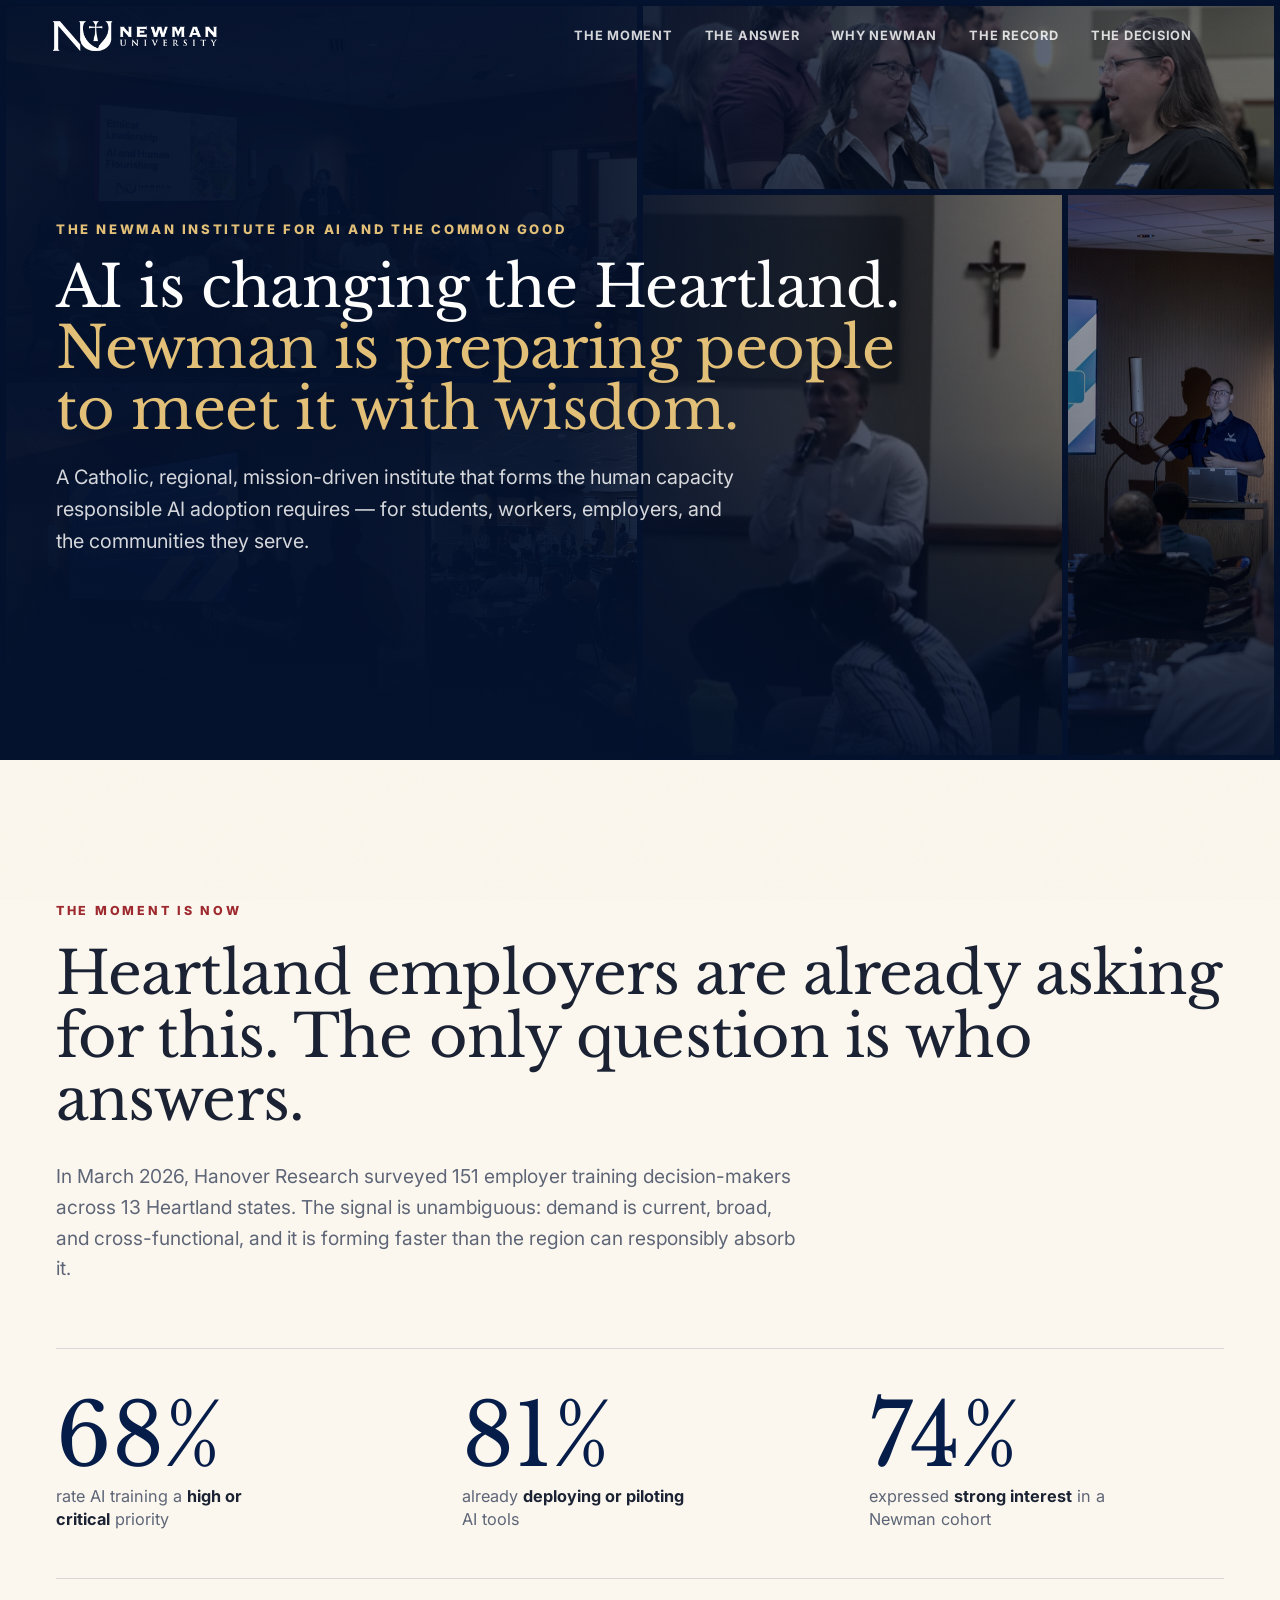
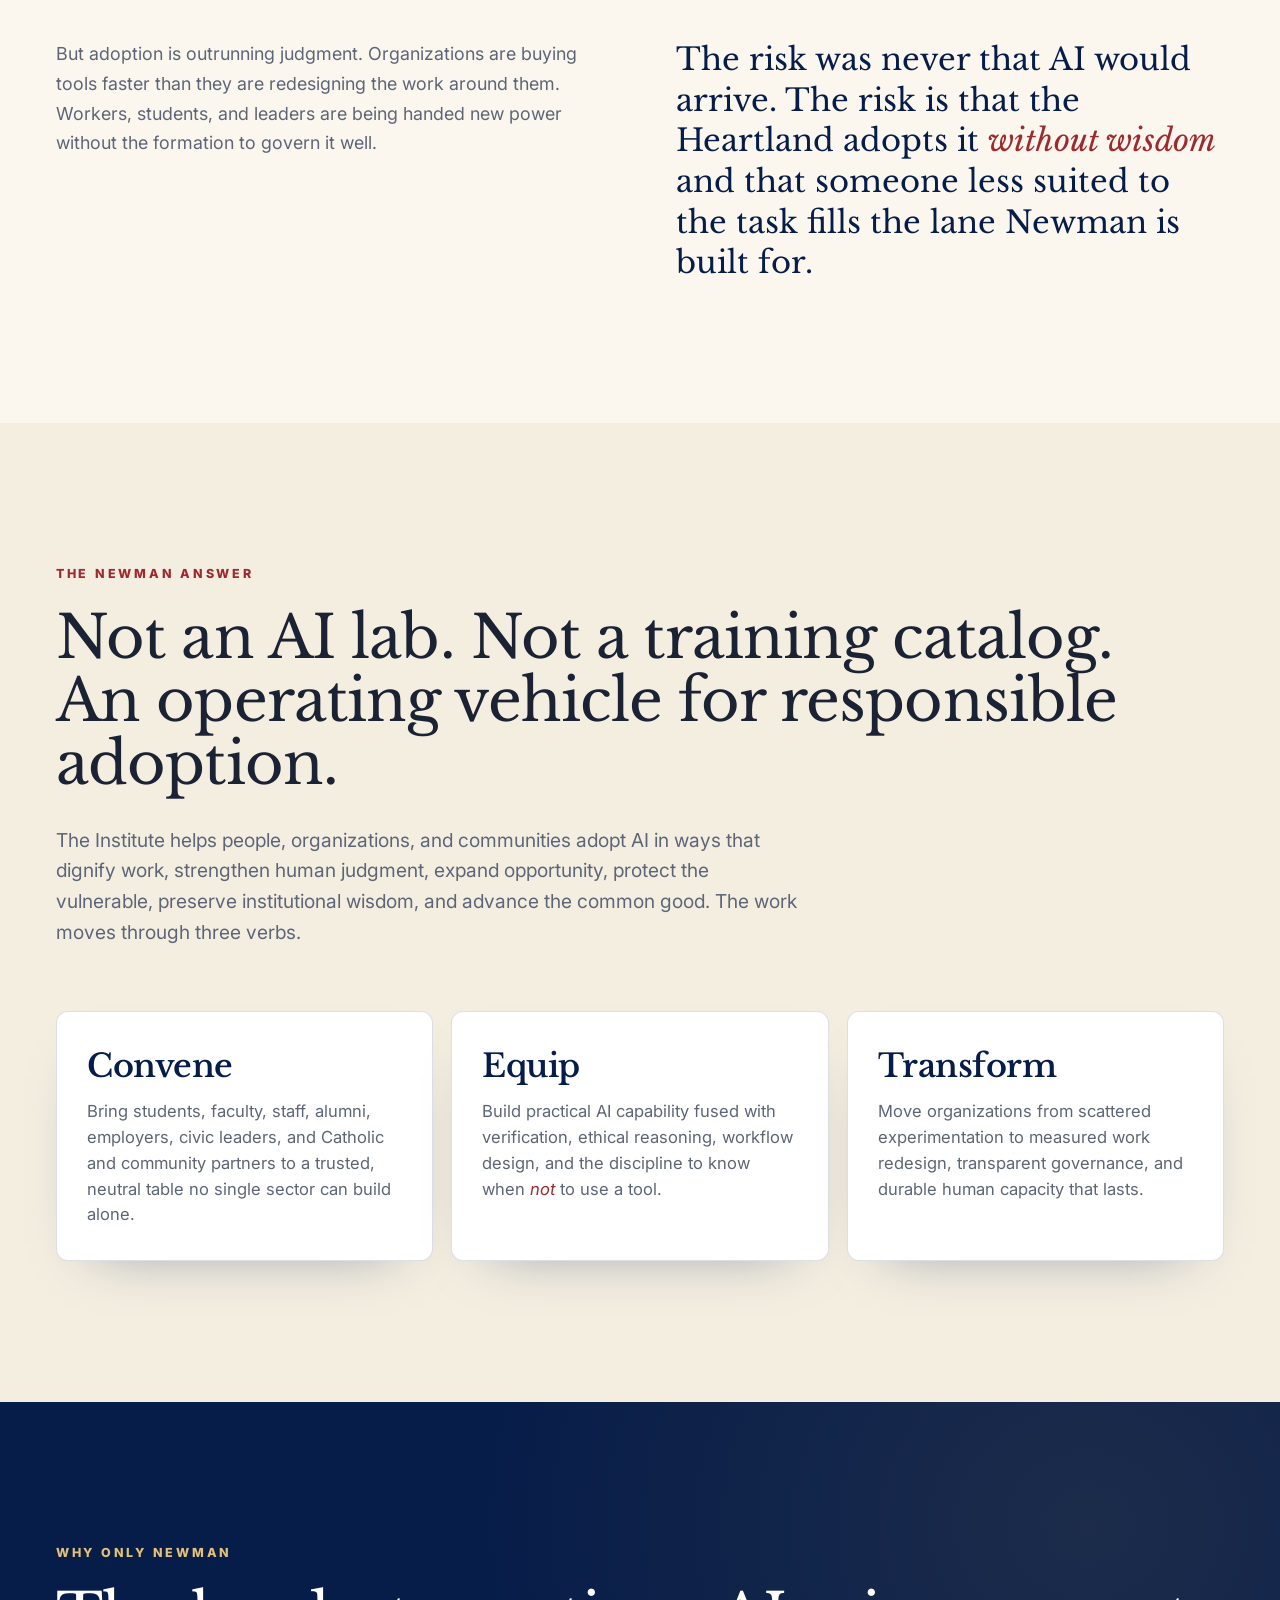
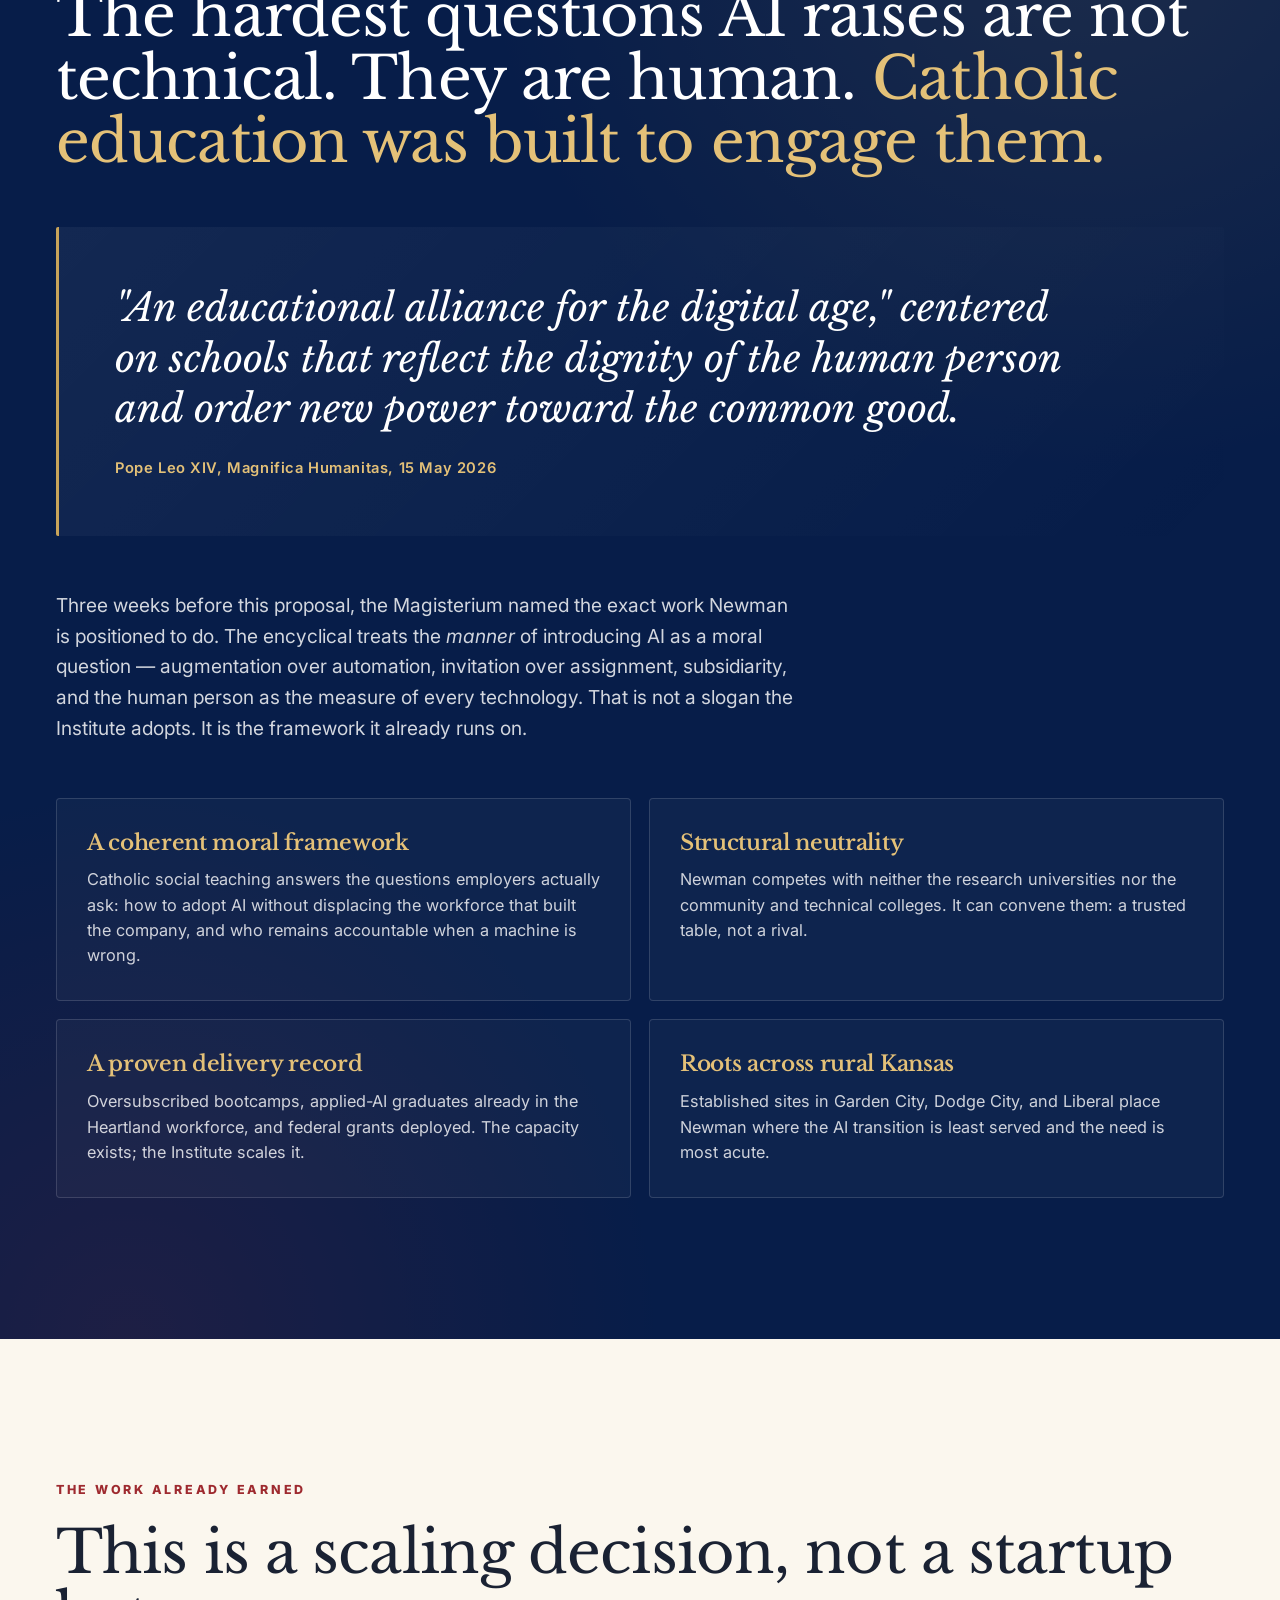
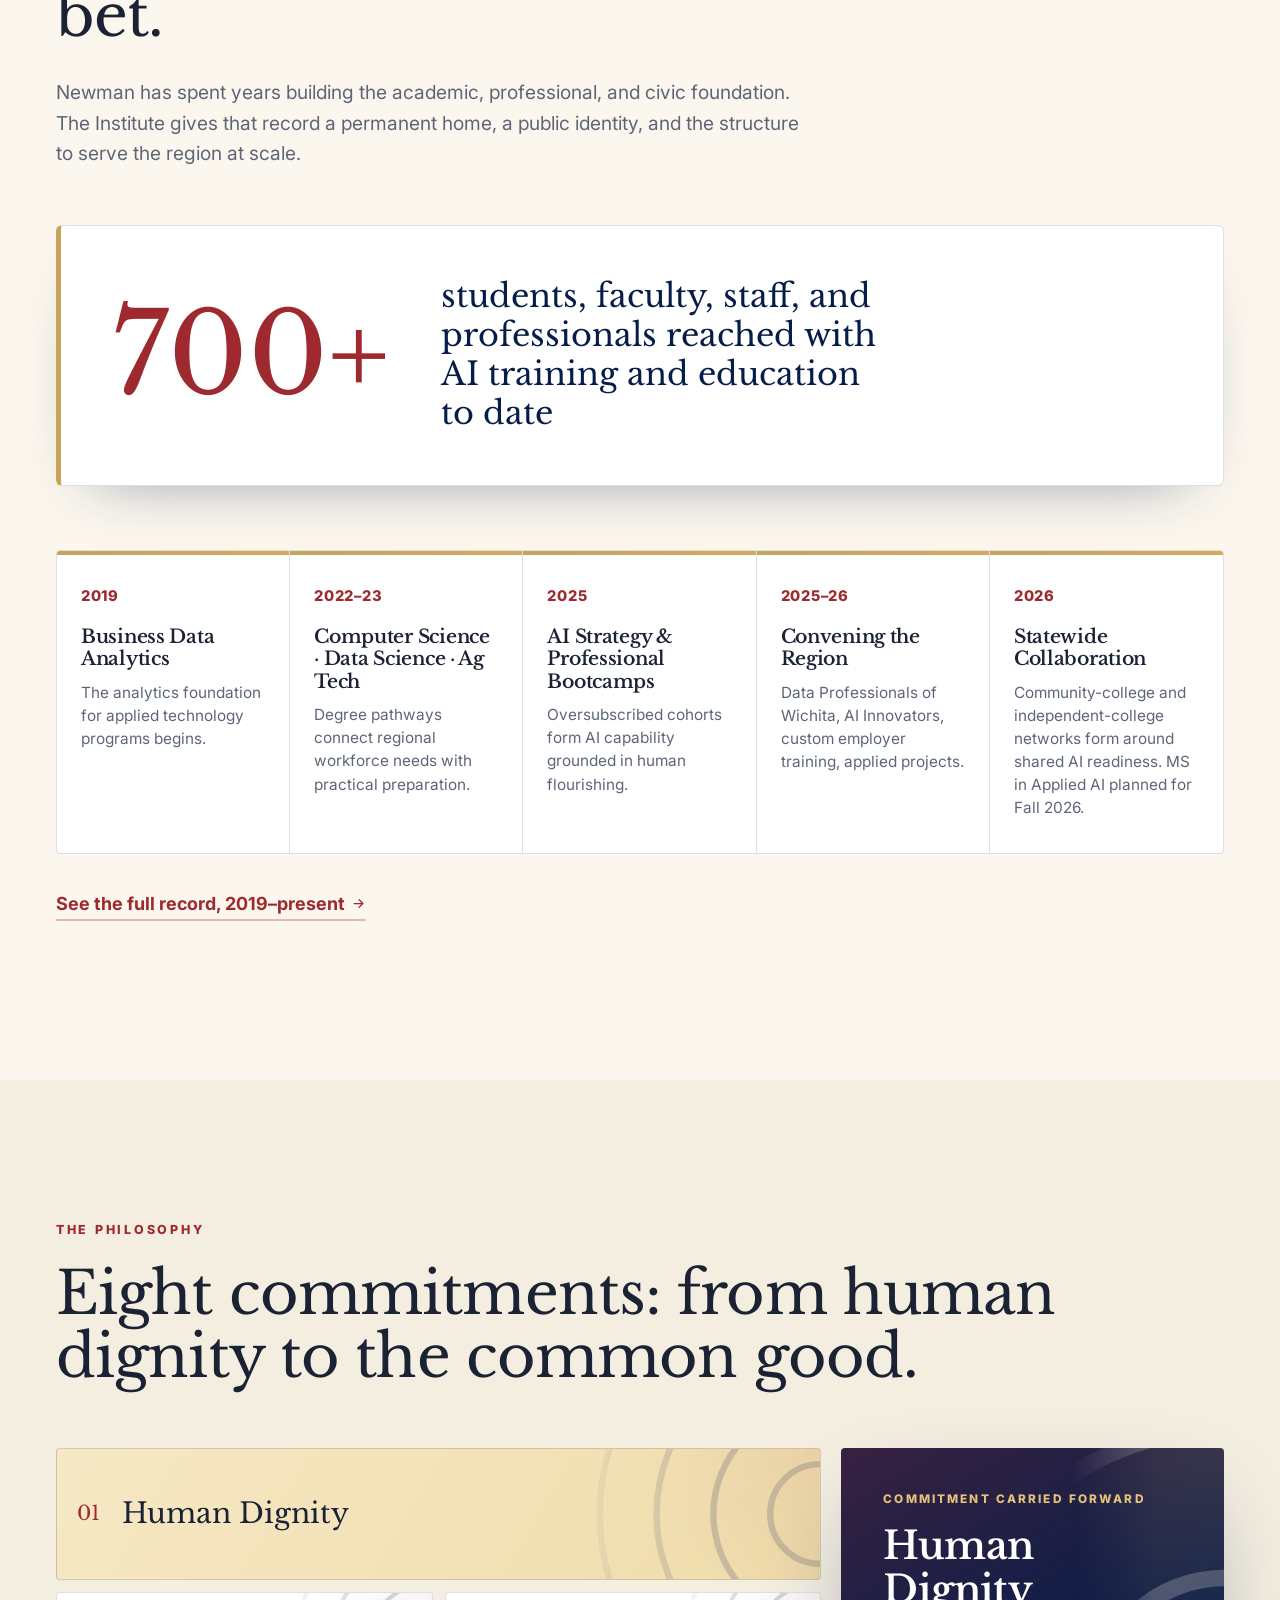
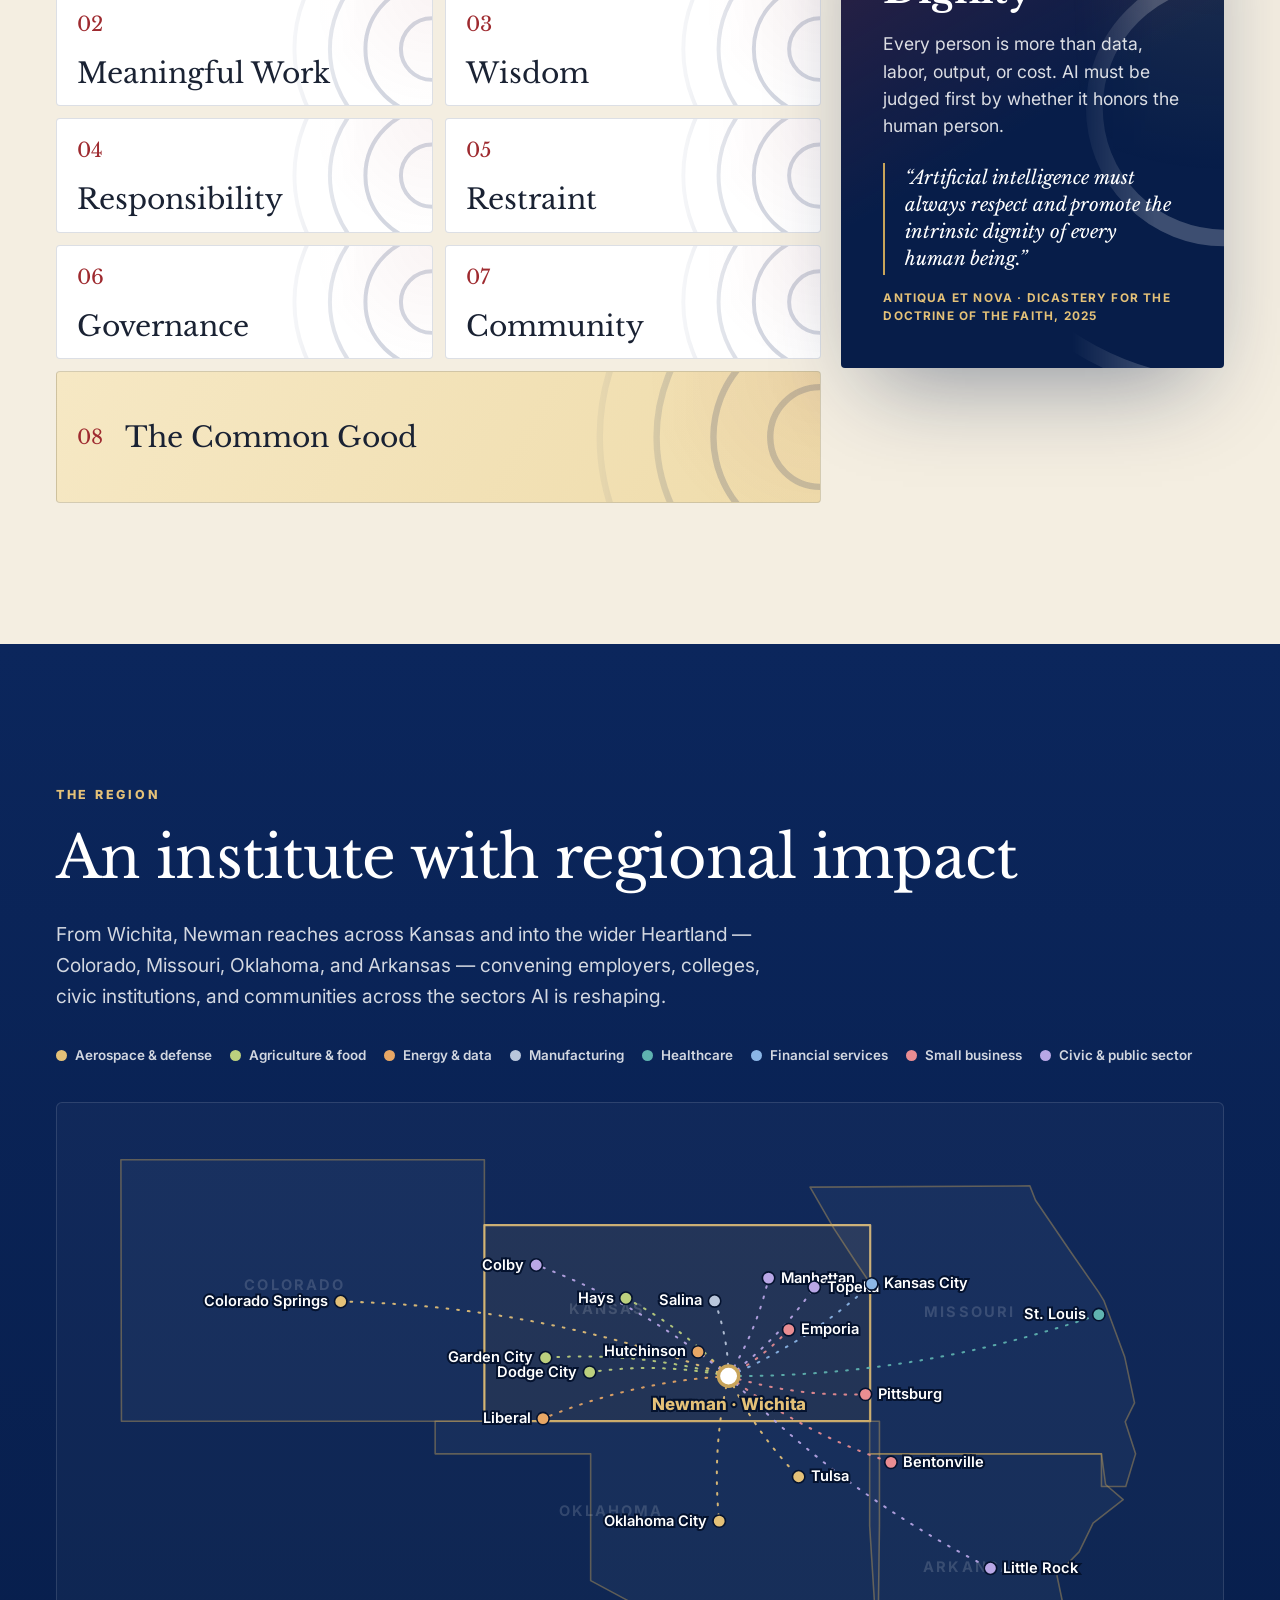
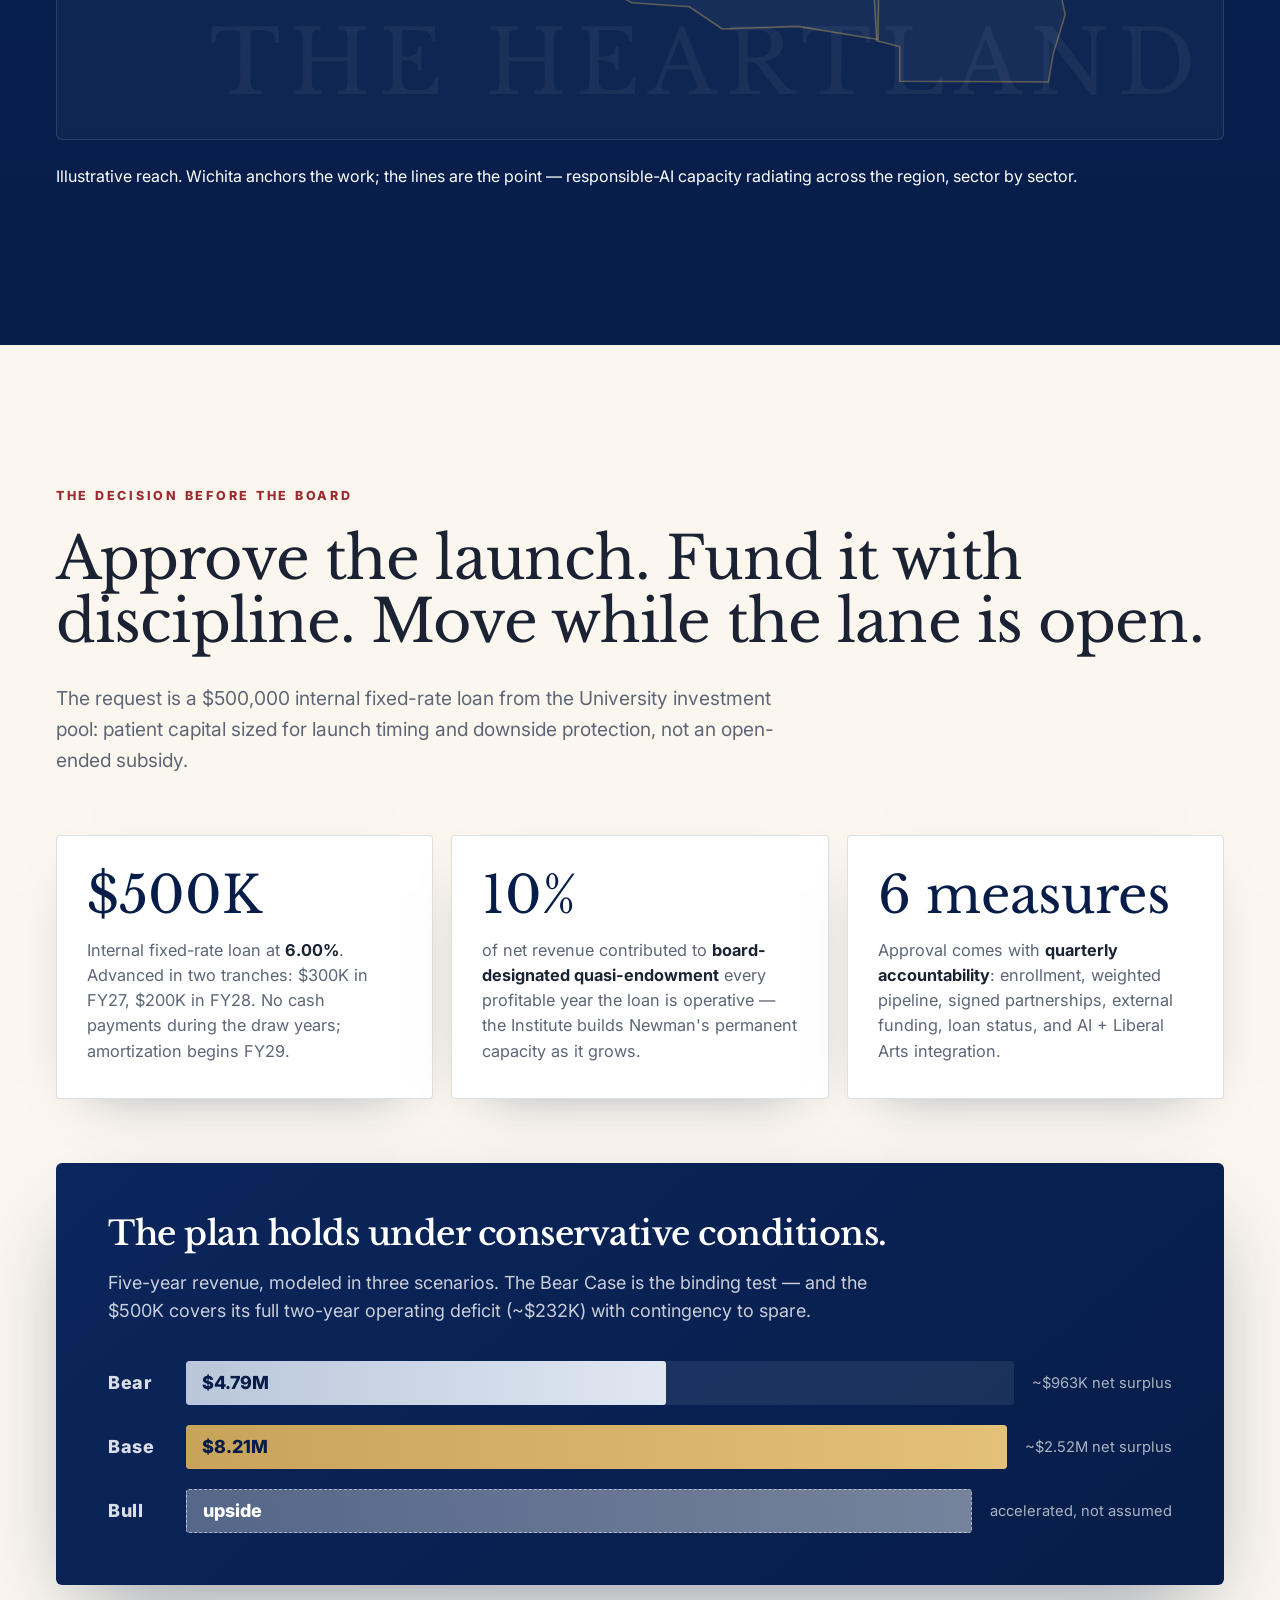
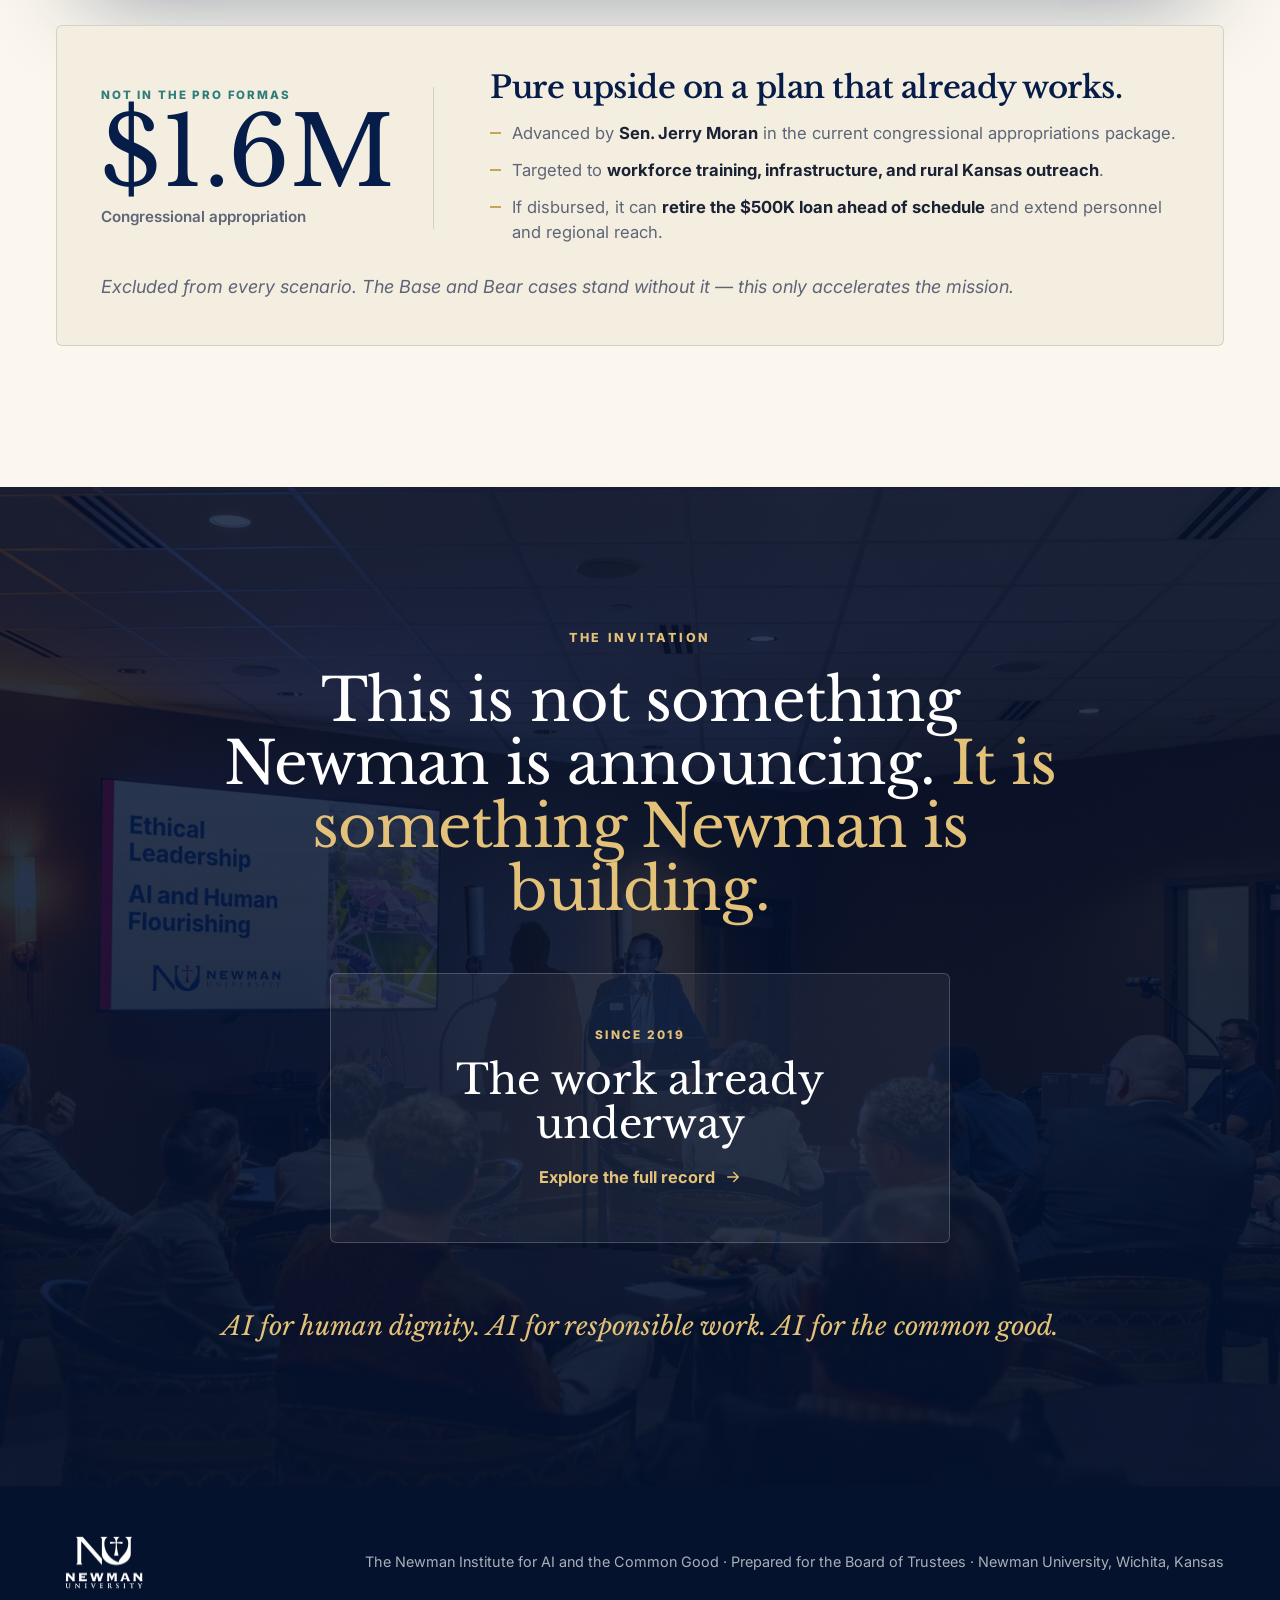
==== index.html @ 5522ca12 "Initial Commit" ====
<!doctype html>
<html lang="en">
<head>
  <meta charset="utf-8">
  <meta name="viewport" content="width=device-width, initial-scale=1">
  <title>The Work Ahead — The Newman Institute for AI and the Common Good</title>
  <meta name="description" content="A Catholic, regional, mission-driven institute helping the Heartland adopt artificial intelligence with wisdom, dignity, and the common good in view.">
  <link rel="icon" href="data:image/svg+xml,%3Csvg xmlns='http://www.w3.org/2000/svg' viewBox='0 0 64 64'%3E%3Crect width='64' height='64' fill='%23071D49'/%3E%3Cpath d='M13 48V15h8l23 25V15h8v33h-8L21 23v25z' fill='%23fffaf0'/%3E%3Cpath d='M35 12h8v8h8v8h-8v20h-8V28h-8v-8h8z' fill='%23C8A45A'/%3E%3C/svg%3E">
  <link rel="preconnect" href="https://fonts.googleapis.com">
  <link rel="preconnect" href="https://fonts.gstatic.com" crossorigin>
  <link rel="stylesheet" media="print" onload="this.media='all'" href="https://fonts.googleapis.com/css2?family=Libre+Baskerville:ital,wght@0,400;0,700;1,400&family=Inter:wght@400;500;600;700;800&display=swap">
  <noscript><link rel="stylesheet" href="https://fonts.googleapis.com/css2?family=Libre+Baskerville:ital,wght@0,400;0,700;1,400&family=Inter:wght@400;500;600;700;800&display=swap"></noscript>
  <link rel="stylesheet" href="styles.css">
</head>
<body>
  <a class="skip-link" href="#main">Skip to main content</a>
  <div class="grain" aria-hidden="true"></div>
  <div class="progress" aria-hidden="true"><span id="progressBar"></span></div>

  <header class="site-header" id="siteHeader" aria-label="Site header">
    <a class="brand" href="#top" aria-label="Newman University home">
      <img src="assets/Newman Logo HZ.png" alt="Newman University">
    </a>
    <nav class="site-nav" aria-label="Primary navigation">
      <a href="#moment">The Moment</a>
      <a href="#answer">The Answer</a>
      <a href="#why">Why Newman</a>
      <a href="#work">The Record</a>
      <a href="#decision">The Decision</a>
    </nav>
    <button class="nav-toggle" id="navToggle" type="button" aria-expanded="false" aria-controls="mobileNav">Menu</button>
  </header>

  <nav class="mobile-nav" id="mobileNav" aria-label="Mobile navigation">
    <a href="#moment">The Moment</a>
    <a href="#answer">The Answer</a>
    <a href="#why">Why Newman</a>
    <a href="#work">The Record</a>
    <a href="#philosophy">Philosophy</a>
    <a href="#map">The Region</a>
    <a href="#decision">The Decision</a>
  </nav>

  <main id="main">

    <!-- ============== HERO ============== -->
    <section class="hero" id="top" aria-labelledby="hero-title">
      <div class="hero-mosaic" id="heroMosaic" aria-hidden="true">
        <figure class="m m1"><img src="assets/optimized/hero-convening.jpg" alt=""></figure>
        <figure class="m m2"><img src="assets/optimized/conversation.jpg" alt=""></figure>
        <figure class="m m3"><img src="assets/optimized/wisdom-worker.jpg" alt=""></figure>
        <figure class="m m4"><img src="assets/optimized/panel-discussion.jpg" alt=""></figure>
        <figure class="m m5"><img src="assets/optimized/community-room.jpg" alt=""></figure>
        <figure class="m m6"><img src="assets/optimized/professional-presentation.jpg" alt=""></figure>
      </div>
      <div class="hero-veil" aria-hidden="true"></div>

      <div class="hero-copy">
        <p class="eyebrow reveal">The Newman Institute for AI and the Common Good</p>
        <h1 id="hero-title" class="reveal">AI is changing the Heartland.<br><span class="accent">Newman is preparing people to meet it with wisdom.</span></h1>
        <p class="hero-lede reveal">A Catholic, regional, mission-driven institute that forms the human capacity responsible AI adoption requires — for students, workers, employers, and the communities they serve.</p>
      </div>
    </section>

    <!-- ============== THE MOMENT (market urgency) ============== -->
    <section class="section moment" id="moment" aria-labelledby="moment-title">
      <div class="wrap">
        <p class="kicker reveal">The moment is now</p>
        <h2 id="moment-title" class="reveal">Heartland employers are already asking for this. The only question is who answers.</h2>
        <p class="lead reveal">In March 2026, Hanover Research surveyed 151 employer training decision-makers across 13 Heartland states. The signal is unambiguous: demand is current, broad, and cross-functional, and it is forming faster than the region can responsibly absorb it.</p>

        <div class="stat-row">
          <div class="stat reveal">
            <span class="stat-num" data-target="68" data-suffix="%">0%</span>
            <span class="stat-label">rate AI training a <strong>high or critical</strong> priority</span>
          </div>
          <div class="stat reveal">
            <span class="stat-num" data-target="81" data-suffix="%">0%</span>
            <span class="stat-label">already <strong>deploying or piloting</strong> AI tools</span>
          </div>
          <div class="stat reveal">
            <span class="stat-num" data-target="74" data-suffix="%">0%</span>
            <span class="stat-label">expressed <strong>strong interest</strong> in a Newman cohort</span>
          </div>
        </div>

        <div class="tension reveal">
          <p>But adoption is outrunning judgment. Organizations are buying tools faster than they are redesigning the work around them. Workers, students, and leaders are being handed new power without the formation to govern it well.</p>
          <p class="tension-line">The risk was never that AI would arrive. The risk is that the Heartland adopts it <em>without wisdom</em> and that someone less suited to the task fills the lane Newman is built for.</p>
        </div>
      </div>
    </section>

    <!-- ============== THE ANSWER ============== -->
    <section class="section answer" id="answer" aria-labelledby="answer-title">
      <div class="wrap">
        <p class="kicker reveal">The Newman answer</p>
        <h2 id="answer-title" class="reveal">Not an AI lab. Not a training catalog.<br>An operating vehicle for responsible adoption.</h2>
        <p class="lead reveal">The Institute helps people, organizations, and communities adopt AI in ways that dignify work, strengthen human judgment, expand opportunity, protect the vulnerable, preserve institutional wisdom, and advance the common good. The work moves through three verbs.</p>

        <div class="verbs">
          <article class="verb reveal">
            <h3>Convene</h3>
            <p>Bring students, faculty, staff, alumni, employers, civic leaders, and Catholic and community partners to a trusted, neutral table no single sector can build alone.</p>
          </article>
          <article class="verb reveal">
            <h3>Equip</h3>
            <p>Build practical AI capability fused with verification, ethical reasoning, workflow design, and the discipline to know when <em>not</em> to use a tool.</p>
          </article>
          <article class="verb reveal">
            <h3>Transform</h3>
            <p>Move organizations from scattered experimentation to measured work redesign, transparent governance, and durable human capacity that lasts.</p>
          </article>
        </div>
      </div>
    </section>

    <!-- ============== WHY ONLY NEWMAN (Catholic anchor) ============== -->
    <section class="section why" id="why" aria-labelledby="why-title">
      <div class="why-bg" aria-hidden="true"></div>
      <div class="wrap">
        <p class="kicker light reveal">Why only Newman</p>
        <h2 id="why-title" class="reveal">The hardest questions AI raises are not technical. They are human. <span class="accent">Catholic education was built to engage them.</span></h2>

        <figure class="encyclical reveal">
          <blockquote>"An educational alliance for the digital age," centered on schools that reflect the dignity of the human person and order new power toward the common good.</blockquote>
          <figcaption>Pope Leo XIV, <cite>Magnifica Humanitas</cite>, 15 May 2026</figcaption>
        </figure>

        <p class="lead light reveal">Three weeks before this proposal, the Magisterium named the exact work Newman is positioned to do. The encyclical treats the <em>manner</em> of introducing AI as a moral question — augmentation over automation, invitation over assignment, subsidiarity, and the human person as the measure of every technology. That is not a slogan the Institute adopts. It is the framework it already runs on.</p>

        <div class="why-grid">
          <article class="why-card reveal">
            <h3>A coherent moral framework</h3>
            <p>Catholic social teaching answers the questions employers actually ask: how to adopt AI without displacing the workforce that built the company, and who remains accountable when a machine is wrong.</p>
          </article>
          <article class="why-card reveal">
            <h3>Structural neutrality</h3>
            <p>Newman competes with neither the research universities nor the community and technical colleges. It can convene them: a trusted table, not a rival.</p>
          </article>
          <article class="why-card reveal">
            <h3>A proven delivery record</h3>
            <p>Oversubscribed bootcamps, applied-AI graduates already in the Heartland workforce, and federal grants deployed. The capacity exists; the Institute scales it.</p>
          </article>
          <article class="why-card reveal">
            <h3>Roots across rural Kansas</h3>
            <p>Established sites in Garden City, Dodge City, and Liberal place Newman where the AI transition is least served and the need is most acute.</p>
          </article>
        </div>
      </div>
    </section>

    <!-- ============== THE RECORD (work already earned) ============== -->
    <section class="section work" id="work" aria-labelledby="work-title">
      <div class="wrap">
        <p class="kicker reveal">The work already earned</p>
        <h2 id="work-title" class="reveal">This is a scaling decision, not a startup bet.</h2>
        <p class="lead reveal">Newman has spent years building the academic, professional, and civic foundation. The Institute gives that record a permanent home, a public identity, and the structure to serve the region at scale.</p>

        <div class="proof-callout reveal">
          <span class="proof-num" data-target="700" data-suffix="+">0</span>
          <p class="proof-statement">students, faculty, staff, and professionals reached with AI training and education to date</p>
        </div>

        <ol class="timeline" aria-label="Newman AI and technology momentum">
          <li class="t-item reveal"><span class="t-year">2019</span><h3>Business Data Analytics</h3><p>The analytics foundation for applied technology programs begins.</p></li>
          <li class="t-item reveal"><span class="t-year">2022–23</span><h3>Computer Science · Data Science · Ag Tech</h3><p>Degree pathways connect regional workforce needs with practical preparation.</p></li>
          <li class="t-item reveal"><span class="t-year">2025</span><h3>AI Strategy &amp; Professional Bootcamps</h3><p>Oversubscribed cohorts form AI capability grounded in human flourishing.</p></li>
          <li class="t-item reveal"><span class="t-year">2025–26</span><h3>Convening the Region</h3><p>Data Professionals of Wichita, AI Innovators, custom employer training, applied projects.</p></li>
          <li class="t-item reveal"><span class="t-year">2026</span><h3>Statewide Collaboration</h3><p>Community-college and independent-college networks form around shared AI readiness. MS in Applied AI planned for Fall 2026.</p></li>
        </ol>
        <p class="reveal" style="margin-top:36px"><a class="inline-link" href="the-record.html">See the full record, 2019&ndash;present <svg viewBox="0 0 24 24" width="15" height="15" aria-hidden="true"><path d="M5 12h14m0 0l-6-6m6 6l-6 6" fill="none" stroke="currentColor" stroke-width="2" stroke-linecap="round" stroke-linejoin="round"></path></svg></a></p>
      </div>
    </section>

    <!-- ============== PHILOSOPHY WALL ============== -->
    <section class="section philosophy" id="philosophy" aria-labelledby="phil-title">
      <div class="wrap">
        <p class="kicker reveal">The philosophy</p>
        <h2 id="phil-title" class="reveal">Eight commitments: from human dignity to the common good.</h2>

        <div class="phil-stage">
          <div class="phil-grid" role="list">
            <button class="pcard good" type="button" data-c="Human Dignity" role="listitem"><span>01</span><strong>Human Dignity</strong></button>
            <button class="pcard" type="button" data-c="Meaningful Work" role="listitem"><span>02</span><strong>Meaningful Work</strong></button>
            <button class="pcard" type="button" data-c="Wisdom" role="listitem"><span>03</span><strong>Wisdom</strong></button>
            <button class="pcard" type="button" data-c="Responsibility" role="listitem"><span>04</span><strong>Responsibility</strong></button>
            <button class="pcard" type="button" data-c="Restraint" role="listitem"><span>05</span><strong>Restraint</strong></button>
            <button class="pcard" type="button" data-c="Governance" role="listitem"><span>06</span><strong>Governance</strong></button>
            <button class="pcard" type="button" data-c="Community" role="listitem"><span>07</span><strong>Community</strong></button>
            <button class="pcard good" type="button" data-c="The Common Good" role="listitem"><span>08</span><strong>The Common Good</strong></button>
          </div>
          <aside class="phil-detail" aria-live="polite">
            <p class="mini">Commitment carried forward</p>
            <h3 id="cTitle">Human Dignity</h3>
            <p id="cText">Every person is more than data, labor, output, or cost. AI must be judged first by whether it honors the human person.</p>
            <blockquote class="phil-quote" id="cQuote">&ldquo;Artificial intelligence must always respect and promote the intrinsic dignity of every human being.&rdquo;</blockquote>
            <cite class="phil-cite" id="cCite">Antiqua et Nova &middot; Dicastery for the Doctrine of the Faith, 2025</cite>
          </aside>
        </div>
      </div>
    </section>

    <!-- ============== THE REGION (Kansas map) ============== -->
    <section class="section region" id="map" aria-labelledby="map-title">
      <div class="wrap">
        <p class="kicker light reveal">The region</p>
        <h2 id="map-title" class="reveal">An institute with regional impact</h2>
        <p class="lead light reveal">From Wichita, Newman reaches across Kansas and into the wider Heartland — Colorado, Missouri, Oklahoma, and Arkansas — convening employers, colleges, civic institutions, and communities across the sectors AI is reshaping.</p>

        <div class="map-legend" aria-label="Sectors represented">
          <span class="skey"><i style="background:#e4c178"></i>Aerospace & defense</span>
          <span class="skey"><i style="background:#bcd07e"></i>Agriculture & food</span>
          <span class="skey"><i style="background:#e8a765"></i>Energy & data</span>
          <span class="skey"><i style="background:#b9c6db"></i>Manufacturing</span>
          <span class="skey"><i style="background:#5fb3b0"></i>Healthcare</span>
          <span class="skey"><i style="background:#8bb6e6"></i>Financial services</span>
          <span class="skey"><i style="background:#e98d92"></i>Small business</span>
          <span class="skey"><i style="background:#b9a7e6"></i>Civic & public sector</span>
        </div>

        <div class="map-frame reveal">
          <svg id="hubMap" viewBox="0 0 1017 546" role="img" aria-label="Map of Kansas, Colorado, Missouri, Oklahoma, and Arkansas showing Newman's convening reach from Wichita across many sectors">
    <path class="state co" d="M47.8,41.5 L370.4,41.5 L370.4,273.5 L48.3,273.5 Z"></path>
    <path class="state ks" d="M370.4,99.5 L712.8,99.5 L712.8,273.5 L370.4,273.5 Z"></path>
    <path class="state ok" d="M326.7,273.5 L721.0,273.5 L721.0,366.3 L719.7,467.2 L648.8,455.6 L581.6,457.9 L552.2,438.2 L501.5,434.7 L464.7,415.0 L464.7,302.5 L326.7,302.5 Z"></path>
    <path class="state mo" d="M659.4,65.8 L854.5,64.7 L859.5,77.4 L890.8,123.3 L915.7,159.2 L920.3,166.8 L938.7,216.6 L947.4,257.2 L939.1,274.1 L948.3,302.5 L939.6,331.5 L918.0,331.5 L918.0,302.5 L712.3,302.5 L712.3,150.5 L699.4,131.4 L680.5,102.4 Z"></path>
    <path class="state ar" d="M712.3,302.5 L918.0,302.5 L921.7,329.7 L937.3,343.1 L910.6,364.0 L898.2,389.5 L878.4,409.8 L885.8,445.2 L875.2,480.0 L871.0,504.9 L739.0,504.3 L739.0,473.6 L718.7,468.4 L712.3,366.3 Z"></path>
    <text class="state-name" x="202" y="157">COLORADO</text>
    <text class="state-name" x="479" y="178">KANSAS</text>
    <text class="state-name" x="483" y="358">OKLAHOMA</text>
    <text class="state-name" x="801" y="181">MISSOURI</text>
    <text class="state-name" x="805" y="407">ARKANSAS</text>
    <path class="mline" style="stroke:#bcd07e;animation-duration:3.1s;animation-delay:0.2s" d="M587.1,233.5 Q507.3,211.5 424.7,217.2"></path>
    <path class="mline" style="stroke:#bcd07e;animation-duration:3.6s;animation-delay:0.1s" d="M587.1,233.5 Q525.8,221.2 463.8,230.0"></path>
    <path class="mline" style="stroke:#bcd07e;animation-duration:3.5s;animation-delay:0.4s" d="M587.1,233.5 Q547.4,191.2 496.0,164.4"></path>
    <path class="mline" style="stroke:#e8a765;animation-duration:2.7s;animation-delay:0.6s" d="M587.1,233.5 Q501.6,238.3 422.4,271.2"></path>
    <path class="mline" style="stroke:#e8a765;animation-duration:2.7s;animation-delay:0.5s" d="M587.1,233.5 Q575.4,220.4 560.0,212.0"></path>
    <path class="mline" style="stroke:#b9c6db;animation-duration:2.7s;animation-delay:0.1s" d="M587.1,233.5 Q586.6,199.1 574.7,166.8"></path>
    <path class="mline" style="stroke:#b9a7e6;animation-duration:3.3s;animation-delay:1.0s" d="M587.1,233.5 Q510.2,169.6 416.4,134.9"></path>
    <path class="mline" style="stroke:#b9a7e6;animation-duration:2.8s;animation-delay:0.3s" d="M587.1,233.5 Q612.2,193.0 622.6,146.5"></path>
    <path class="mline" style="stroke:#b9a7e6;animation-duration:3.6s;animation-delay:1.1s" d="M587.1,233.5 Q631.8,200.5 663.1,154.6"></path>
    <path class="mline" style="stroke:#e98d92;animation-duration:3.5s;animation-delay:0.5s" d="M587.1,233.5 Q617.3,217.4 640.5,192.3"></path>
    <path class="mline" style="stroke:#e98d92;animation-duration:4.2s;animation-delay:0.1s" d="M587.1,233.5 Q646.5,251.9 708.6,249.7"></path>
    <path class="mline" style="stroke:#e4c178;animation-duration:4.0s;animation-delay:0.3s" d="M587.1,233.5 Q420.7,171.1 242.9,167.3"></path>
    <path class="mline" style="stroke:#8bb6e6;animation-duration:2.8s;animation-delay:0.1s" d="M587.1,233.5 Q657.6,203.4 714.1,151.7"></path>
    <path class="mline" style="stroke:#e4c178;animation-duration:3.1s;animation-delay:1.0s" d="M587.1,233.5 Q610.6,283.4 649.3,322.8"></path>
    <path class="mline" style="stroke:#e4c178;animation-duration:2.9s;animation-delay:0.7s" d="M587.1,233.5 Q572.0,297.1 578.8,362.2"></path>
    <path class="mline" style="stroke:#5fb3b0;animation-duration:3.6s;animation-delay:0.4s" d="M587.1,233.5 Q756.0,234.1 915.7,178.9"></path>
    <path class="mline" style="stroke:#e98d92;animation-duration:3.5s;animation-delay:0.1s" d="M587.1,233.5 Q652.6,284.0 731.2,310.0"></path>
    <path class="mline" style="stroke:#b9a7e6;animation-duration:2.7s;animation-delay:0.2s" d="M587.1,233.5 Q688.8,338.5 819.5,404.0"></path>
    <g class="mnode"><circle cx="424.7" cy="217.2" r="5.5" style="fill:#bcd07e"></circle><text x="413.7" y="221.2" text-anchor="end">Garden City</text></g>
    <g class="mnode"><circle cx="463.8" cy="230.0" r="5.5" style="fill:#bcd07e"></circle><text x="452.8" y="234.0" text-anchor="end">Dodge City</text></g>
    <g class="mnode"><circle cx="496.0" cy="164.4" r="5.5" style="fill:#bcd07e"></circle><text x="485.0" y="168.4" text-anchor="end">Hays</text></g>
    <g class="mnode"><circle cx="422.4" cy="271.2" r="5.5" style="fill:#e8a765"></circle><text x="411.4" y="275.2" text-anchor="end">Liberal</text></g>
    <g class="mnode"><circle cx="560.0" cy="212.0" r="5.5" style="fill:#e8a765"></circle><text x="549.0" y="216.0" text-anchor="end">Hutchinson</text></g>
    <g class="mnode"><circle cx="574.7" cy="166.8" r="5.5" style="fill:#b9c6db"></circle><text x="563.7" y="170.8" text-anchor="end">Salina</text></g>
    <g class="mnode"><circle cx="416.4" cy="134.9" r="5.5" style="fill:#b9a7e6"></circle><text x="405.4" y="138.9" text-anchor="end">Colby</text></g>
    <g class="mnode"><circle cx="622.6" cy="146.5" r="5.5" style="fill:#b9a7e6"></circle><text x="633.6" y="150.5" text-anchor="start">Manhattan</text></g>
    <g class="mnode"><circle cx="663.1" cy="154.6" r="5.5" style="fill:#b9a7e6"></circle><text x="674.1" y="158.6" text-anchor="start">Topeka</text></g>
    <g class="mnode"><circle cx="640.5" cy="192.3" r="5.5" style="fill:#e98d92"></circle><text x="651.5" y="196.3" text-anchor="start">Emporia</text></g>
    <g class="mnode"><circle cx="708.6" cy="249.7" r="5.5" style="fill:#e98d92"></circle><text x="719.6" y="253.7" text-anchor="start">Pittsburg</text></g>
    <g class="mnode"><circle cx="242.9" cy="167.3" r="5.5" style="fill:#e4c178"></circle><text x="231.9" y="171.3" text-anchor="end">Colorado Springs</text></g>
    <g class="mnode"><circle cx="714.1" cy="151.7" r="5.5" style="fill:#8bb6e6"></circle><text x="725.1" y="155.7" text-anchor="start">Kansas City</text></g>
    <g class="mnode"><circle cx="649.3" cy="322.8" r="5.5" style="fill:#e4c178"></circle><text x="660.3" y="326.8" text-anchor="start">Tulsa</text></g>
    <g class="mnode"><circle cx="578.8" cy="362.2" r="5.5" style="fill:#e4c178"></circle><text x="567.8" y="366.2" text-anchor="end">Oklahoma City</text></g>
    <g class="mnode"><circle cx="915.7" cy="178.9" r="5.5" style="fill:#5fb3b0"></circle><text x="904.7" y="182.9" text-anchor="end">St. Louis</text></g>
    <g class="mnode"><circle cx="731.2" cy="310.0" r="5.5" style="fill:#e98d92"></circle><text x="742.2" y="314.0" text-anchor="start">Bentonville</text></g>
    <g class="mnode"><circle cx="819.5" cy="404.0" r="5.5" style="fill:#b9a7e6"></circle><text x="830.5" y="408.0" text-anchor="start">Little Rock</text></g>
    <g class="mnode hub"><circle class="pulse" cx="587.1" cy="233.5" r="8"></circle><circle class="dot" cx="587.1" cy="233.5" r="9"></circle><text x="587.1" y="263.5" text-anchor="middle">Newman · Wichita</text></g>
          </svg>
          <span class="map-watermark" aria-hidden="true">THE HEARTLAND</span>
        </div>
        <p class="map-caption light reveal">Illustrative reach. Wichita anchors the work; the lines are the point — responsible-AI capacity radiating across the region, sector by sector.</p>
      </div>
    </section>

    <!-- ============== THE DECISION (the ask) ============== -->
    <section class="section decision" id="decision" aria-labelledby="dec-title">
      <div class="wrap">
        <p class="kicker reveal">The decision before the Board</p>
        <h2 id="dec-title" class="reveal">Approve the launch. Fund it with discipline. Move while the lane is open.</h2>
        <p class="lead reveal">The request is a $500,000 internal fixed-rate loan from the University investment pool: patient capital sized for launch timing and downside protection, not an open-ended subsidy.</p>

        <div class="ask-grid">
          <div class="ask-card reveal">
            <p class="ask-figure">$500K</p>
            <p class="ask-detail">Internal fixed-rate loan at <strong>6.00%</strong>. Advanced in two tranches: $300K in FY27, $200K in FY28. No cash payments during the draw years; amortization begins FY29.</p>
          </div>
          <div class="ask-card reveal">
            <p class="ask-figure">10%</p>
            <p class="ask-detail">of net revenue contributed to <strong>board-designated quasi-endowment</strong> every profitable year the loan is operative — the Institute builds Newman's permanent capacity as it grows.</p>
          </div>
          <div class="ask-card reveal">
            <p class="ask-figure">6 measures</p>
            <p class="ask-detail">Approval comes with <strong>quarterly accountability</strong>: enrollment, weighted pipeline, signed partnerships, external funding, loan status, and AI + Liberal Arts integration.</p>
          </div>
        </div>

        <div class="scenario reveal">
          <h3>The plan holds under conservative conditions.</h3>
          <p class="scenario-sub">Five-year revenue, modeled in three scenarios. The Bear Case is the binding test — and the $500K covers its full two-year operating deficit (~$232K) with contingency to spare.</p>
          <div class="bars">
            <div class="bar-row"><span class="bar-name">Bear</span><div class="bar-track"><div class="bar bear" data-w="58"><span>$4.79M</span></div></div><span class="bar-note">~$963K net surplus</span></div>
            <div class="bar-row"><span class="bar-name">Base</span><div class="bar-track"><div class="bar base" data-w="100"><span>$8.21M</span></div></div><span class="bar-note">~$2.52M net surplus</span></div>
            <div class="bar-row"><span class="bar-name">Bull</span><div class="bar-track"><div class="bar bull" data-w="118" data-cap="100"><span>upside</span></div></div><span class="bar-note">accelerated, not assumed</span></div>
          </div>
        </div>

        <div class="upside reveal">
          <div class="upside-feature">
            <div class="upside-figure">
              <span class="upside-eyebrow">Not in the pro formas</span>
              <strong>$1.6M</strong>
              <span class="upside-sub">Congressional appropriation</span>
            </div>
            <div class="upside-body">
              <h3>Pure upside on a plan that already works.</h3>
              <ul>
                <li>Advanced by <strong>Sen. Jerry Moran</strong> in the current congressional appropriations package.</li>
                <li>Targeted to <strong>workforce training, infrastructure, and rural Kansas outreach</strong>.</li>
                <li>If disbursed, it can <strong>retire the $500K loan ahead of schedule</strong> and extend personnel and regional reach.</li>
              </ul>
            </div>
          </div>
          <p class="upside-note">Excluded from every scenario. The Base and Bear cases stand without it &mdash; this only accelerates the mission.</p>
        </div>
      </div>
    </section>

    <!-- ============== INVITATION / CLOSE ============== -->
    <section class="section invitation" id="invitation" aria-labelledby="inv-title">
      <div class="inv-veil" aria-hidden="true"></div>
      <div class="wrap inv-wrap">
        <p class="kicker light reveal">The invitation</p>
        <h2 id="inv-title" class="reveal">This is not something Newman is announcing. <span class="accent">It is something Newman is building.</span></h2>
        <div class="inv-cta">
          <a class="cta-feature" href="the-record.html">
            <span class="cta-eyebrow">Since 2019</span>
            <strong>The work already underway</strong>
            <span class="cta-go">Explore the full record
              <svg viewBox="0 0 24 24" width="18" height="18" aria-hidden="true"><path d="M5 12h14m0 0l-6-6m6 6l-6 6" fill="none" stroke="currentColor" stroke-width="2" stroke-linecap="round" stroke-linejoin="round"/></svg>
            </span>
          </a>
        </div>
        <p class="closing reveal">AI for human dignity. AI for responsible work. AI for the common good.</p>
      </div>
    </section>
  </main>

  <footer class="site-footer">
    <img src="assets/Newman Logo VT_White.png" alt="Newman University">
    <p>The Newman Institute for AI and the Common Good · Prepared for the Board of Trustees · Newman University, Wichita, Kansas</p>
  </footer>

  <script src="script.js"></script>
</body>
</html>
---- styles.css ----
/* ============================================================
   The Newman Institute for AI and the Common Good
   Board experience — visual system
   ============================================================ */
:root{
  --navy:#071d49;
  --navy-2:#0b265c;
  --navy-deep:#04122e;
  --red:#9e2a2f;
  --gold:#c8a45a;
  --gold-bright:#e4c178;
  --teal:#2f7d7a;
  --wheat:#d7a85b;
  --paper:#fbf7ee;
  --limestone:#f4eee1;
  --ink:#1a2233;
  --muted:#5d6577;
  --line:rgba(7,29,73,.14);
  --white:#fff;
  --shadow-lg:0 40px 90px -30px rgba(7,29,73,.45);
  --shadow-md:0 24px 60px -28px rgba(7,29,73,.4);
  --display:"Libre Baskerville",Georgia,"Times New Roman",serif;
  --body:"Inter","Helvetica Neue",Arial,sans-serif;
  --ease:cubic-bezier(.2,.8,.2,1);
  --maxw:1180px;
}
*{box-sizing:border-box}
html{scroll-behavior:smooth}
body{
  margin:0;color:var(--ink);background:var(--paper);
  font-family:var(--body);font-size:18px;line-height:1.55;
  -webkit-font-smoothing:antialiased;text-rendering:optimizeLegibility;
  overflow-x:hidden;
}
img{display:block;max-width:100%}
a{color:inherit}
button{font:inherit}
button,a{-webkit-tap-highlight-color:transparent}
:focus-visible{outline:3px solid var(--gold-bright);outline-offset:3px;border-radius:2px}

/* film grain */
.grain{position:fixed;inset:0;z-index:60;pointer-events:none;opacity:.05;mix-blend-mode:multiply;
  background-image:url("data:image/svg+xml,%3Csvg xmlns='http://www.w3.org/2000/svg' width='140' height='140'%3E%3Cfilter id='n'%3E%3CfeTurbulence type='fractalNoise' baseFrequency='.9' numOctaves='2'/%3E%3C/filter%3E%3Crect width='100%25' height='100%25' filter='url(%23n)'/%3E%3C/svg%3E");}

.skip-link{position:fixed;top:12px;left:12px;z-index:200;transform:translateY(-150%);
  padding:10px 16px;border-radius:999px;background:var(--gold);color:var(--navy);font-weight:800;
  text-decoration:none;transition:transform .2s ease}
.skip-link:focus{transform:translateY(0)}

.progress{position:fixed;top:0;left:0;right:0;height:3px;z-index:120;background:rgba(7,29,73,.08)}
.progress span{display:block;width:0;height:100%;
  background:linear-gradient(90deg,var(--red),var(--gold),var(--teal))}

/* ---------- Header ---------- */
.site-header{position:fixed;top:0;left:0;right:0;z-index:110;
  display:grid;grid-template-columns:auto 1fr auto;align-items:center;gap:24px;
  padding:18px max(clamp(20px,4vw,40px), calc((100% - var(--maxw)) / 2));
  transition:background .4s var(--ease),padding .4s var(--ease),box-shadow .4s var(--ease),border-color .4s var(--ease);
  border-bottom:1px solid transparent}
.site-header.scrolled{background:rgba(251,247,238,.86);backdrop-filter:blur(14px);
  border-bottom-color:var(--line);box-shadow:0 10px 40px -24px rgba(7,29,73,.5);padding-top:12px;padding-bottom:12px}
.brand{display:flex;align-items:center;width:170px}
.brand img{width:100%;filter:brightness(0) invert(1);transition:filter .4s var(--ease)}
.site-header.scrolled .brand img{filter:none}
.site-nav{display:flex;justify-content:flex-end;gap:4px}
.site-nav a{position:relative;padding:8px 14px;text-decoration:none;font-size:.8rem;font-weight:700;
  letter-spacing:.06em;text-transform:uppercase;color:rgba(255,255,255,.82);transition:color .3s ease}
.site-header.scrolled .site-nav a{color:var(--navy)}
.site-nav a::after{content:"";position:absolute;left:14px;right:14px;bottom:2px;height:2px;
  background:var(--gold);transform:scaleX(0);transform-origin:left;transition:transform .3s var(--ease)}
.site-nav a:hover::after{transform:scaleX(1)}
.nav-toggle{display:none;padding:9px 14px;border:1px solid rgba(255,255,255,.4);background:transparent;
  color:var(--white);font-weight:700;border-radius:4px;cursor:pointer}
.site-header.scrolled .nav-toggle{border-color:var(--line);color:var(--navy)}
.mobile-nav{position:fixed;top:0;left:0;right:0;z-index:105;display:none;flex-direction:column;
  padding:84px 20px 24px;background:var(--navy);box-shadow:var(--shadow-lg)}
.mobile-nav.open{display:flex}
.mobile-nav a{padding:14px 8px;color:rgba(255,255,255,.9);text-decoration:none;font-weight:700;
  border-bottom:1px solid rgba(255,255,255,.12);text-transform:uppercase;letter-spacing:.05em;font-size:.9rem}

/* ---------- Shared ---------- */
.wrap{max-width:var(--maxw);margin:0 auto}
.section{position:relative;padding:clamp(84px,11vw,160px) clamp(20px,5vw,56px)}
.kicker{margin:0 0 22px;font-size:.78rem;font-weight:800;letter-spacing:.22em;text-transform:uppercase;color:var(--red)}
.kicker.light{color:var(--gold-bright)}
h1,h2,h3{margin:0;font-family:var(--display);font-weight:400;letter-spacing:-.015em}
h2{font-size:clamp(2.1rem,4.6vw,4.2rem);line-height:1.07}
h3{font-size:clamp(1.3rem,2vw,1.85rem);line-height:1.15;font-weight:600}
.accent{color:var(--gold)}
.why .accent,.region .accent,.invitation .accent{color:var(--gold-bright)}
.lead{max-width:62ch;margin:30px 0 0;font-size:clamp(1.1rem,1.5vw,1.34rem);line-height:1.6;color:var(--muted)}
.lead.light{color:rgba(255,255,255,.82)}

.button{display:inline-flex;align-items:center;justify-content:center;gap:9px;min-height:54px;padding:14px 30px;
  border:1px solid transparent;border-radius:999px;text-decoration:none;font-weight:700;letter-spacing:.01em;
  transition:transform .25s var(--ease),box-shadow .25s var(--ease),background .25s ease,color .25s ease}
.button.primary{background:var(--gold);color:var(--navy);box-shadow:0 18px 40px -18px rgba(200,164,90,.9)}
.button.primary:hover{transform:translateY(-3px);box-shadow:0 26px 50px -18px rgba(200,164,90,1)}
.button.ghost{color:var(--white);border-color:rgba(255,255,255,.4);background:rgba(255,255,255,.04)}
.button.ghost:hover{background:rgba(255,255,255,.12);transform:translateY(-3px)}
.button .arr{flex:0 0 auto;transition:transform .25s var(--ease)}
.button:hover .arr{transform:translateX(4px)}

/* reveal animation */
.reveal{opacity:0;transform:translateY(26px);transition:opacity .9s var(--ease),transform .9s var(--ease)}
.reveal.in{opacity:1;transform:none}

/* ============================================================
   HERO
   ============================================================ */
.hero{position:relative;min-height:min(100svh,760px);display:flex;flex-direction:column;justify-content:center;
  --inset:max(clamp(20px,5vw,56px), calc((100% - var(--maxw)) / 2));
  padding:92px var(--inset) 76px;overflow:hidden;background:var(--navy-deep);color:var(--white)}
.hero-mosaic{position:absolute;inset:0;z-index:0;display:grid;
  grid-template-columns:repeat(6,1fr);grid-template-rows:repeat(4,1fr);gap:6px;padding:6px}
.hero-mosaic .m{position:relative;margin:0;overflow:hidden;opacity:0;transform:scale(1.06);
  animation:tileIn 1.5s var(--ease) forwards}
.hero-mosaic .m img{width:100%;height:100%;object-fit:cover;
  filter:saturate(.62) contrast(1.05) brightness(.82);transition:transform 8s var(--ease)}
.hero-mosaic .m::after{content:"";position:absolute;inset:0;
  background:linear-gradient(180deg,rgba(7,29,73,.15),rgba(4,18,46,.55));mix-blend-mode:multiply}
.m1{grid-column:1/4;grid-row:1/3;animation-delay:.05s}
.m2{grid-column:4/7;grid-row:1/2;animation-delay:.2s}
.m3{grid-column:1/3;grid-row:3/5;animation-delay:.35s}
.m4{grid-column:4/6;grid-row:2/5;animation-delay:.28s}
.m5{grid-column:3/4;grid-row:3/5;animation-delay:.5s}
.m6{grid-column:6/7;grid-row:2/5;animation-delay:.42s}
.hero:hover .m img{transform:scale(1.05)}
@keyframes tileIn{to{opacity:1;transform:scale(1)}}
.hero-veil{position:absolute;inset:0;z-index:1;
  background:
    linear-gradient(90deg,rgba(4,18,46,.95) 0%,rgba(4,18,46,.9) 44%,rgba(4,18,46,.58) 62%,rgba(4,18,46,.2) 80%,transparent 93%),
    linear-gradient(180deg,rgba(4,18,46,.4) 0%,transparent 26%,transparent 58%,rgba(4,18,46,.82) 100%)}
.hero-copy{position:relative;z-index:2;max-width:880px}
.eyebrow{margin:0 0 18px;font-size:.82rem;font-weight:800;letter-spacing:.2em;text-transform:uppercase;color:var(--gold-bright)}
h1{font-family:var(--display);font-weight:400;font-size:clamp(2.15rem,4.5vw,4.5rem);line-height:1.06;letter-spacing:-.01em;
  text-wrap:balance}
h1 .accent{color:var(--gold-bright);font-weight:400}
.hero-lede{max-width:58ch;margin:22px 0 0;font-size:clamp(1.1rem,1.55vw,1.4rem);line-height:1.6;color:rgba(255,255,255,.84)}
.hero-actions{display:flex;flex-wrap:wrap;gap:14px;margin-top:28px}
.scroll-cue{position:absolute;left:50%;bottom:30px;z-index:2;transform:translateX(-50%);
  display:flex;flex-direction:column;align-items:center;gap:6px;color:rgba(255,255,255,.7);
  text-decoration:none;font-size:.72rem;letter-spacing:.22em;text-transform:uppercase;font-weight:700}
.scroll-cue svg{animation:bob 2.4s ease-in-out infinite}
@keyframes bob{0%,100%{transform:translateY(0)}50%{transform:translateY(7px)}}

/* ============================================================
   THE MOMENT
   ============================================================ */
.moment{background:var(--paper)}
.stat-row{display:grid;grid-template-columns:repeat(3,1fr);gap:clamp(20px,4vw,52px);margin:64px 0 0;
  padding:48px 0;border-top:1px solid var(--line);border-bottom:1px solid var(--line)}
.stat{display:flex;flex-direction:column;gap:10px}
.stat-num{font-family:var(--display);font-weight:400;font-size:clamp(3.2rem,7vw,5.4rem);line-height:.9;color:var(--navy);
  font-variant-numeric:tabular-nums}
.stat-label{font-size:1.02rem;line-height:1.4;color:var(--muted);max-width:24ch}
.stat-label strong{color:var(--ink);font-weight:700}
.tension{display:grid;grid-template-columns:1fr 1fr;gap:clamp(28px,6vw,72px);margin-top:60px}
.tension p{margin:0;font-size:1.12rem;line-height:1.65;color:var(--muted)}
.tension-line{font-family:var(--display);font-weight:400;font-size:clamp(1.4rem,2.4vw,2.1rem) !important;
  line-height:1.32 !important;color:var(--navy) !important}
.tension-line em{color:var(--red);font-style:italic}

/* ============================================================
   THE ANSWER
   ============================================================ */
.answer{background:var(--limestone)}
.verbs{display:grid;grid-template-columns:repeat(3,1fr);gap:18px;margin-top:64px}
.verb{position:relative;display:flex;flex-direction:column;padding:32px 30px;
  border-radius:12px;background:var(--white);border:1px solid var(--line);
  box-shadow:0 24px 60px -40px rgba(7,29,73,.5);transition:transform .35s var(--ease),box-shadow .35s var(--ease)}
.verb:hover{transform:translateY(-5px);box-shadow:0 34px 70px -38px rgba(7,29,73,.55)}

.verb h3{font-size:2rem;color:var(--navy);margin-bottom:14px;margin-top:4px}
.verb p{margin:0;color:var(--muted);font-size:1.04rem;line-height:1.55}
.verb em{color:var(--red);font-style:italic}

/* ============================================================
   WHY NEWMAN
   ============================================================ */
.why{color:var(--white);background:var(--navy);overflow:hidden}
.why-bg{position:absolute;inset:0;z-index:0;opacity:.5;
  background:
    radial-gradient(80% 60% at 85% 8%,rgba(200,164,90,.22),transparent 60%),
    radial-gradient(70% 60% at 10% 100%,rgba(158,42,47,.3),transparent 60%),
    var(--navy)}
.why .wrap{position:relative;z-index:1}
.encyclical{margin:54px 0;padding:clamp(30px,5vw,56px);border-left:3px solid var(--gold);
  background:linear-gradient(135deg,rgba(255,255,255,.05),transparent);border-radius:2px}
.encyclical blockquote{margin:0;font-family:var(--display);font-weight:400;font-style:italic;
  font-size:clamp(1.5rem,3vw,2.6rem);line-height:1.32;color:#fff;text-wrap:balance}
.encyclical figcaption{margin-top:22px;font-size:.92rem;letter-spacing:.04em;color:var(--gold-bright);font-weight:600}
.encyclical cite{font-style:normal}
.why-grid{display:grid;grid-template-columns:repeat(2,1fr);gap:18px;margin-top:54px}
.why-card{padding:32px 30px;border:1px solid rgba(255,255,255,.14);border-radius:4px;
  background:rgba(255,255,255,.03);transition:transform .4s var(--ease),background .4s ease,border-color .4s ease}
.why-card:hover{transform:translateY(-5px);background:rgba(255,255,255,.06);border-color:rgba(200,164,90,.5)}
.why-card h3{color:var(--gold-bright);font-size:1.35rem;margin-bottom:12px}
.why-card p{margin:0;color:rgba(255,255,255,.8);font-size:1.02rem;line-height:1.55}

/* ============================================================
   THE RECORD
   ============================================================ */
.work{background:var(--paper)}
.proof-callout{display:flex;align-items:center;gap:clamp(26px,4vw,60px);margin:56px 0 64px;
  padding:clamp(34px,4vw,52px) clamp(30px,4vw,56px);border-radius:6px;background:var(--white);
  border:1px solid var(--line);border-left:5px solid var(--gold);box-shadow:0 26px 64px -40px rgba(7,29,73,.55)}
.proof-callout .proof-num{flex:0 0 auto;font-family:var(--display);font-weight:400;
  font-size:clamp(3.6rem,9vw,7rem);line-height:.86;color:var(--red);font-variant-numeric:tabular-nums}
.proof-statement{margin:0;font-family:var(--display);font-weight:400;
  font-size:clamp(1.35rem,2.5vw,2.2rem);line-height:1.22;color:var(--navy);max-width:20ch}
.timeline{list-style:none;margin:0;padding:0;display:grid;grid-template-columns:repeat(5,1fr);gap:0;
  border:1px solid var(--line);border-radius:4px;overflow:hidden;background:var(--white)}
.t-item{position:relative;padding:30px 24px 34px;border-right:1px solid var(--line)}
.t-item:last-child{border-right:0}
.t-item::before{content:"";position:absolute;top:0;left:0;right:0;height:4px;
  background:linear-gradient(90deg,var(--gold),var(--wheat));transform:scaleX(0);transform-origin:left;
  transition:transform .8s var(--ease)}
.t-item.in::before{transform:scaleX(1)}
.t-year{display:inline-block;margin-bottom:18px;font-weight:800;letter-spacing:.05em;color:var(--red);font-size:.92rem}
.t-item h3{font-size:1.18rem;margin-bottom:10px;line-height:1.2}
.t-item p{margin:0;color:var(--muted);font-size:.96rem;line-height:1.5}

/* ============================================================
   PHILOSOPHY WALL
   ============================================================ */
.philosophy{background:var(--limestone)}
.phil-stage{display:grid;grid-template-columns:minmax(0,1fr) minmax(300px,.5fr);gap:20px;margin-top:60px;align-items:start}
.phil-grid{display:grid;grid-template-columns:repeat(2,1fr);gap:12px}
.pcard{position:relative;overflow:hidden;display:flex;flex-direction:column;justify-content:space-between;gap:18px;
  min-height:98px;padding:16px 20px;text-align:left;border:1px solid var(--line);border-radius:4px;
  background:var(--white);cursor:pointer;color:var(--ink);
  transition:transform .3s var(--ease),background .3s ease,color .3s ease,box-shadow .3s ease}
.pcard span{font-family:var(--display);font-weight:400;font-size:1.25rem;color:var(--red)}
.pcard strong{font-family:var(--display);font-weight:400;font-size:clamp(1.5rem,2.2vw,2.15rem);line-height:1.12}
.pcard:hover{transform:translateY(-4px);box-shadow:var(--shadow-md)}
.pcard.is-selected{background:var(--navy);color:var(--white);box-shadow:var(--shadow-lg)}
.pcard.is-selected span{color:var(--gold-bright)}
.pcard.good{grid-column:1 / -1;flex-direction:row;align-items:center;justify-content:flex-start;gap:22px;min-height:132px;background:linear-gradient(120deg,#f6e8c4,#efdcab)}
.pcard.good.is-selected{background:var(--navy)}
.phil-detail{position:sticky;overflow:hidden;top:110px;padding:clamp(28px,4vw,42px);border-radius:4px;color:var(--white);
  background:linear-gradient(150deg,rgba(158,42,47,.32),transparent 52%),var(--navy);box-shadow:var(--shadow-lg);
  min-height:340px}
.phil-detail > *{position:relative;z-index:1}
.phil-detail::before{content:"";position:absolute;top:0;right:0;bottom:0;width:40%;z-index:0;pointer-events:none;background:radial-gradient(circle at 100% 0%, rgba(228,193,120,.14), transparent 60%),url("data:image/svg+xml,%3Csvg%20xmlns%3D%27http%3A%2F%2Fwww.w3.org%2F2000%2Fsvg%27%20width%3D%27430%27%20height%3D%27420%27%3E%3Cg%20fill%3D%27none%27%20stroke%3D%27%23ffffff%27%20stroke-opacity%3D%27.22%27%20stroke-width%3D%279%27%3E%3Ccircle%20cx%3D%22430%22%20cy%3D%22210%22%20r%3D%2270%22%2F%3E%3Ccircle%20cx%3D%22430%22%20cy%3D%22210%22%20r%3D%22150%22%2F%3E%3Ccircle%20cx%3D%22430%22%20cy%3D%22210%22%20r%3D%22230%22%2F%3E%3Ccircle%20cx%3D%22430%22%20cy%3D%22210%22%20r%3D%22310%22%2F%3E%3Ccircle%20cx%3D%22430%22%20cy%3D%22210%22%20r%3D%22390%22%2F%3E%3Ccircle%20cx%3D%22430%22%20cy%3D%22210%22%20r%3D%22470%22%2F%3E%3C%2Fg%3E%3C%2Fsvg%3E") right center / auto 150% no-repeat;-webkit-mask-image:linear-gradient(90deg,transparent 0%,#000 55%);mask-image:linear-gradient(90deg,transparent 0%,#000 55%)}
.phil-detail .mini{margin:0 0 16px;font-size:.74rem;font-weight:800;letter-spacing:.18em;text-transform:uppercase;color:var(--gold-bright)}
.phil-detail h3{font-size:clamp(1.9rem,3vw,2.8rem);color:#fff;margin-bottom:18px}
.phil-detail #cText{margin:0;color:rgba(255,255,255,.85);font-size:1.1rem;line-height:1.55}
.phil-quote{margin:24px 0 0;padding:2px 0 2px 20px;border-left:2px solid var(--gold);
  font-family:var(--display);font-style:italic;font-weight:400;font-size:1.16rem;line-height:1.45;color:#fff}
.phil-cite{display:block;margin-top:14px;font-style:normal;font-size:.74rem;font-weight:700;
  letter-spacing:.1em;text-transform:uppercase;color:var(--gold-bright)}

/* ============================================================
   THE REGION (map)
   ============================================================ */
.region{color:var(--white);background:linear-gradient(180deg,var(--navy-2),var(--navy));overflow:hidden}
.map-toggles{display:flex;flex-wrap:wrap;gap:10px;margin-top:40px}
.mtoggle{display:inline-flex;align-items:center;gap:9px;padding:11px 18px;border-radius:999px;cursor:pointer;
  border:1px solid rgba(255,255,255,.26);background:rgba(255,255,255,.05);color:rgba(255,255,255,.6);
  font-weight:700;font-size:.9rem;transition:all .3s ease}
.mtoggle i{width:11px;height:11px;border-radius:50%;background:currentColor;display:inline-block}
.mtoggle[data-layer="academic"]{--c:var(--gold-bright)}
.mtoggle[data-layer="workforce"]{--c:#5fb3b0}
.mtoggle[data-layer="civic"]{--c:#e98d92}
.mtoggle.is-on{color:#fff;border-color:var(--c);background:rgba(255,255,255,.1)}
.mtoggle.is-on i{color:var(--c)}
.map-frame{position:relative;margin-top:36px;border-radius:6px;overflow:hidden;
  background:rgba(255,255,255,.03);border:1px solid rgba(255,255,255,.12);padding:10px}
#ksMap{width:100%;height:auto;display:block}
.ks-outline{fill:rgba(255,255,255,.045);stroke:rgba(200,164,90,.55);stroke-width:2}
.link{fill:none;stroke-width:2;stroke-linecap:round;stroke-dasharray:var(--len);stroke-dashoffset:var(--len);
  opacity:.85;transition:opacity .4s ease}
.map-frame.drawn .link{animation:draw 1.6s var(--ease) forwards}
@keyframes draw{to{stroke-dashoffset:0}}
.link.academic{stroke:var(--gold-bright)}
.link.workforce{stroke:#5fb3b0}
.link.civic{stroke:#e98d92}
.node circle{transition:opacity .4s ease}
.node .dot{stroke:var(--navy);stroke-width:1.5}
.node.academic .dot{fill:var(--gold-bright)}
.node.workforce .dot{fill:#5fb3b0}
.node.civic .dot{fill:#e98d92}
.node.hub .dot{fill:#fff;stroke:var(--gold);stroke-width:3}
.node.hub .pulse{fill:var(--gold-bright);opacity:.5;animation:pulse 2.6s ease-out infinite}
@keyframes pulse{0%{r:7;opacity:.5}70%{r:26;opacity:0}100%{opacity:0}}
.node text{fill:#fff;font-family:var(--body);font-size:13px;font-weight:600;paint-order:stroke;
  stroke:var(--navy-deep);stroke-width:3px}
.node.hub text{font-size:15px;font-weight:800;fill:var(--gold-bright)}
.layer-off{opacity:.08 !important}
.map-watermark{position:absolute;right:18px;bottom:6px;font-family:var(--display);font-weight:400;
  font-size:clamp(2.4rem,7vw,5.5rem);color:rgba(255,255,255,.05);letter-spacing:.1em;pointer-events:none}
.map-caption{font-size:1rem;margin-top:24px}

/* ============================================================
   THE DECISION
   ============================================================ */
.decision{background:var(--paper)}
.ask-grid{display:grid;grid-template-columns:repeat(3,1fr);gap:18px;margin:60px 0 64px}
.ask-card{padding:34px 30px;border-radius:4px;background:var(--white);border:1px solid var(--line);
  box-shadow:0 20px 56px -36px rgba(7,29,73,.5)}
.ask-figure{margin:0 0 16px;font-family:var(--display);font-weight:400;font-size:clamp(2.4rem,4vw,3.4rem);
  line-height:1;color:var(--navy)}
.ask-detail{margin:0;font-size:1.02rem;line-height:1.55;color:var(--muted)}
.ask-detail strong{color:var(--ink)}
.scenario{padding:clamp(34px,5vw,52px);border-radius:6px;color:var(--white);
  background:linear-gradient(140deg,var(--navy-2),var(--navy));box-shadow:var(--shadow-lg)}
.scenario h3{color:#fff;font-size:clamp(1.5rem,2.6vw,2.2rem)}
.scenario-sub{margin:16px 0 36px;color:rgba(255,255,255,.78);max-width:70ch;line-height:1.55}
.bars{display:flex;flex-direction:column;gap:20px}
.bar-row{display:grid;grid-template-columns:60px 1fr auto;align-items:center;gap:18px}
.bar-name{font-weight:800;letter-spacing:.04em;color:rgba(255,255,255,.85)}
.bar-track{height:44px;border-radius:3px;background:rgba(255,255,255,.08);overflow:hidden}
.bar{height:100%;width:0;display:flex;align-items:center;padding-left:16px;border-radius:3px;
  font-weight:800;color:var(--navy);transition:width 1.3s var(--ease)}
.bar span{opacity:0;transition:opacity .5s ease .6s}
.bar.shown span{opacity:1}
.bar.bear{background:linear-gradient(90deg,#b9c6db,#dfe7f1);color:var(--navy)}
.bar.base{background:linear-gradient(90deg,var(--gold),var(--gold-bright));color:var(--navy)}
.bar.bull{background:linear-gradient(90deg,rgba(255,255,255,.25),rgba(255,255,255,.4));color:#fff;
  border:1px dashed rgba(255,255,255,.5)}
.bar-note{font-size:.92rem;color:rgba(255,255,255,.66);white-space:nowrap}
.upside{margin-top:40px;padding:clamp(28px,4vw,44px);border-radius:6px;border:1px solid var(--line);
  background:var(--limestone)}
.upside-feature{display:grid;grid-template-columns:minmax(0,auto) 1fr;gap:clamp(26px,5vw,56px);align-items:center}
.upside-figure{padding-right:clamp(22px,3vw,44px);border-right:1px solid var(--line)}
.upside-eyebrow{display:block;font-size:.72rem;font-weight:800;letter-spacing:.16em;text-transform:uppercase;color:var(--teal);margin-bottom:8px}
.upside-figure strong{display:block;font-family:var(--display);font-weight:400;font-size:clamp(3.6rem,8vw,6rem);line-height:.86;color:var(--navy)}
.upside-sub{display:block;margin-top:10px;font-size:.95rem;font-weight:600;color:var(--muted)}
.upside-body h3{font-size:clamp(1.4rem,2.4vw,2rem);color:var(--navy);margin-bottom:16px}
.upside-body ul{margin:0;padding:0;list-style:none;display:grid;gap:12px}
.upside-body li{position:relative;padding-left:22px;color:var(--muted);font-size:1.04rem;line-height:1.5}
.upside-body li::before{content:"";position:absolute;left:0;top:.62em;width:11px;height:2px;background:var(--gold)}
.upside-body li strong{color:var(--ink);font-weight:700}
.upside-note{margin:28px 0 0;font-style:italic;color:var(--muted)}

/* ============================================================
   INVITATION
   ============================================================ */
.invitation{position:relative;color:var(--white);overflow:hidden;
  background:var(--navy-deep)}
.inv-veil{position:absolute;inset:0;z-index:0;
  background:
    linear-gradient(180deg,rgba(4,18,46,.82),rgba(4,18,46,.92)),
    url("assets/optimized/hero-convening.jpg") center/cover}
.inv-wrap{position:relative;z-index:1;text-align:center;max-width:1000px}
.invitation h2{margin:0 auto;max-width:20ch}
.invitation .lead{margin-left:auto;margin-right:auto;text-align:center}
.inv-cta{display:flex;justify-content:center;margin:52px 0 0}
.cta-feature{display:flex;flex-direction:column;align-items:center;gap:14px;text-align:center;
  max-width:620px;width:100%;padding:clamp(34px,5vw,52px);border-radius:6px;text-decoration:none;
  background:rgba(255,255,255,.06);border:1px solid rgba(255,255,255,.2);
  transition:transform .3s var(--ease),background .3s ease,border-color .3s ease,box-shadow .3s ease}
.cta-feature:hover{transform:translateY(-5px);background:rgba(255,255,255,.1);border-color:var(--gold);
  box-shadow:0 28px 70px -34px rgba(0,0,0,.5)}
.cta-eyebrow{font-size:.74rem;font-weight:800;letter-spacing:.18em;text-transform:uppercase;color:var(--gold-bright)}
.cta-feature strong{font-family:var(--display);font-weight:400;font-size:clamp(1.8rem,3.2vw,2.8rem);line-height:1.08;color:#fff}
.cta-go{display:inline-flex;align-items:center;gap:9px;margin-top:4px;color:var(--gold-bright);font-weight:700;font-size:1.02rem}
.cta-go svg{transition:transform .3s var(--ease)}
.cta-feature:hover .cta-go svg{transform:translateX(6px)}
.closing{margin:64px 0 0;font-family:var(--display);font-style:italic;font-weight:400;
  font-size:clamp(1.2rem,2vw,1.7rem);color:var(--gold-bright);line-height:1.5}

/* ---------- Footer ---------- */
.site-footer{display:flex;align-items:center;justify-content:space-between;gap:28px;
  padding:40px clamp(20px,5vw,56px);background:var(--navy-deep);color:rgba(255,255,255,.66)}
.site-footer img{width:96px;flex:0 0 auto}
.site-footer p{margin:0;font-size:.9rem}

/* ============================================================
   RESPONSIVE
   ============================================================ */
@media(max-width:980px){
  .site-nav{display:none}
  .nav-toggle{display:inline-flex}
  .site-header{grid-template-columns:auto auto;justify-content:space-between}
  .hero-mosaic{grid-template-columns:repeat(4,1fr);grid-template-rows:repeat(3,1fr)}
  .m1{grid-column:1/3;grid-row:1/2}.m2{grid-column:3/5;grid-row:1/2}.m3{grid-column:1/3;grid-row:2/4}
  .m4{grid-column:3/5;grid-row:2/3}.m5{grid-column:3/4;grid-row:3/4}.m6{grid-column:4/5;grid-row:3/4}
  .stat-row,.verbs,.why-grid,.ask-grid{grid-template-columns:1fr 1fr}
  .tension{grid-template-columns:1fr}
  .phil-stage{grid-template-columns:1fr}
  .phil-detail{position:relative;top:auto}
  .timeline{grid-template-columns:1fr;}
  .t-item{border-right:0;border-bottom:1px solid var(--line)}
  .t-item::before{width:4px;height:100%;top:0;bottom:0;transform:scaleY(0);transform-origin:top}
  .t-item.in::before{transform:scaleY(1)}
}
@media(max-width:600px){
  body{font-size:16px}
  .hero{padding-top:104px;min-height:94svh}
  .stat-row{grid-template-columns:1fr;gap:30px;padding:36px 0}
  .verbs,.why-grid,.ask-grid{grid-template-columns:1fr}
  .phil-grid{grid-template-columns:1fr 1fr}
  .proof-callout{flex-direction:column;align-items:flex-start;gap:14px}
  .upside-feature{grid-template-columns:1fr;gap:22px}
  .upside-figure{border-right:0;border-bottom:1px solid var(--line);padding:0 0 22px}
  .bar-row{grid-template-columns:48px 1fr;grid-template-rows:auto auto}
  .bar-note{grid-column:2;text-align:left}
  .site-footer{flex-direction:column;align-items:flex-start}
  .brand{width:144px}
}
@media(prefers-reduced-motion:reduce){
  *,*::before,*::after{animation-duration:.001ms !important;animation-iteration-count:1 !important;
    transition-duration:.001ms !important;scroll-behavior:auto !important}
  .reveal{opacity:1;transform:none}
  .link{stroke-dashoffset:0 !important}
}


/* ===== Heartland multi-state map ===== */
#hubMap{width:100%;height:auto;display:block}
.state{fill:rgba(255,255,255,.035);stroke:rgba(200,164,90,.42);stroke-width:1.4;stroke-linejoin:round}
.state.ks{fill:rgba(200,164,90,.10);stroke:rgba(228,193,120,.88);stroke-width:1.9}
.state-name{fill:rgba(255,255,255,.15);font-family:var(--body);font-weight:700;font-size:13px;
  letter-spacing:.14em;text-anchor:middle;text-transform:uppercase;pointer-events:none}
.state.ks ~ .state-name{}
.mline{fill:none;stroke-width:1.8;stroke-linecap:round;stroke-dasharray:1.5 8;opacity:.92;
  animation-name:flow;animation-timing-function:linear;animation-iteration-count:infinite}
@keyframes flow{to{stroke-dashoffset:-120}}
.mnode circle{stroke:var(--navy-deep);stroke-width:1.4}
.mnode text{fill:#fff;font-family:var(--body);font-size:13px;font-weight:600;
  paint-order:stroke;stroke:var(--navy-deep);stroke-width:3.5px}
.mnode.hub .dot{fill:#fff;stroke:var(--gold);stroke-width:3}
.mnode.hub .pulse{fill:var(--gold-bright);opacity:.5;animation:pulse 2.6s ease-out infinite}
.mnode.hub text{fill:var(--gold-bright);font-weight:800;font-size:15px}
.map-legend{display:flex;flex-wrap:wrap;gap:10px 18px;margin-top:34px}
.skey{display:inline-flex;align-items:center;gap:8px;font-size:.84rem;font-weight:600;color:rgba(255,255,255,.82)}
.skey i{width:11px;height:11px;border-radius:50%;display:inline-block;flex:0 0 auto}
@media(max-width:600px){ .mnode text,.state-name{font-size:16px} }


/* ===== The Record sub-page ===== */
.record-hero{position:relative;background:var(--navy-deep);color:#fff;
  padding:150px clamp(20px,5vw,56px) 84px;overflow:hidden}
.record-hero::after{content:"";position:absolute;inset:0;z-index:0;opacity:.5;
  background:radial-gradient(70% 60% at 88% 0%,rgba(200,164,90,.18),transparent 60%),
             radial-gradient(60% 60% at 0% 100%,rgba(158,42,47,.26),transparent 60%)}
.record-hero .wrap{position:relative;z-index:1}
.record-hero h1{max-width:16ch;margin-top:6px}
.record-stats{display:flex;flex-wrap:wrap;gap:26px clamp(28px,4vw,52px);margin-top:42px;padding-top:34px;
  border-top:1px solid rgba(255,255,255,.16)}
.record-stat{display:flex;flex-direction:column;gap:6px}
.record-stat b{font-family:var(--display);font-weight:400;font-size:clamp(1.9rem,3vw,2.7rem);
  line-height:1;color:var(--gold-bright)}
.record-stat span{font-size:.92rem;color:rgba(255,255,255,.78);max-width:18ch}
.filterbar{position:sticky;top:0;z-index:40;display:flex;flex-wrap:wrap;gap:10px;justify-content:center;
  padding:16px clamp(20px,5vw,56px);background:rgba(251,247,238,.92);backdrop-filter:blur(12px);
  border-bottom:1px solid var(--line)}
.filter-btn{padding:10px 18px;border-radius:999px;border:1px solid var(--line);background:#fff;
  color:var(--navy);font-weight:700;font-size:.88rem;cursor:pointer;
  transition:transform .2s var(--ease),background .25s ease,color .25s ease,border-color .25s ease}
.filter-btn:hover{transform:translateY(-2px)}
.filter-btn.is-active{background:var(--navy);color:#fff;border-color:var(--navy)}
.track{padding:clamp(56px,7vw,92px) clamp(20px,5vw,56px)}
.track:nth-of-type(even){background:var(--limestone)}
.track-head{margin:0 auto 40px}
.track-head .kicker{color:var(--red)}
.track-head h2{font-size:clamp(1.7rem,3vw,2.6rem);color:var(--navy)}
.tl{position:relative;max-width:860px;margin:0 auto;padding:0 0 0 44px;list-style:none}
.tl::before{content:"";position:absolute;left:13px;top:8px;bottom:8px;width:2px;
  background:linear-gradient(var(--gold),rgba(200,164,90,.18))}
.tl-item{position:relative;padding:0 0 36px}
.tl-item:last-child{padding-bottom:0}
.tl-item::before{content:"";position:absolute;left:-37px;top:6px;width:13px;height:13px;border-radius:50%;
  background:var(--gold);box-shadow:0 0 0 4px var(--paper)}
.track:nth-of-type(even) .tl-item::before{box-shadow:0 0 0 4px var(--limestone)}
.tl-date{display:inline-block;font-weight:800;letter-spacing:.04em;color:var(--red);font-size:.9rem}
.tl-item h3{font-family:var(--display);font-weight:400;font-size:clamp(1.25rem,1.8vw,1.6rem);
  line-height:1.18;color:var(--navy);margin:6px 0 8px}
.tl-item p{margin:0;color:var(--muted);line-height:1.55;max-width:64ch}
.tl-link{display:inline-flex;align-items:center;gap:6px;margin-top:11px;color:var(--teal);
  font-weight:700;font-size:.92rem;text-decoration:none}
.tl-link svg{transition:transform .25s var(--ease)}
.tl-link:hover svg{transform:translateX(4px)}
.tl-tag{display:inline-block;margin-left:10px;padding:2px 10px;border-radius:999px;font-size:.68rem;
  font-weight:800;letter-spacing:.08em;text-transform:uppercase;vertical-align:middle}
.tl-tag.planned{background:rgba(47,125,122,.16);color:var(--teal)}
.tl-tag.ongoing{background:rgba(200,164,90,.2);color:#8a6c2c}
.inline-link{display:inline-flex;align-items:center;gap:6px;color:var(--red);font-weight:700;text-decoration:none;
  border-bottom:2px solid rgba(158,42,47,.3);padding-bottom:1px;transition:border-color .25s ease}
.inline-link:hover{border-color:var(--red)}
@media(max-width:600px){ .record-stats{gap:22px 30px} }


/* ===== The Record: unified single timeline ===== */
.record-list{background:var(--paper);padding:clamp(48px,7vw,84px) clamp(20px,5vw,56px) clamp(82px,10vw,120px)}
.record-list .tl{max-width:840px}
.tl-meta{display:flex;align-items:center;flex-wrap:wrap;gap:8px 12px;margin-bottom:2px}
.tl-cat{display:inline-flex;align-items:center;gap:6px;font-size:.7rem;font-weight:800;
  letter-spacing:.1em;text-transform:uppercase;color:var(--muted)}
.tl-cat::before{content:"";width:8px;height:8px;border-radius:50%;background:var(--c,#999)}
.cat-community{--c:var(--gold)}
.cat-academic{--c:var(--teal)}
.cat-internal{--c:#a9bce0}


/* philosophy card — abstract texture, confined to the right third */
.pcard strong,.pcard span{position:relative;z-index:1}
.pcard::before{content:"";position:absolute;top:0;right:0;bottom:0;width:42%;z-index:0;pointer-events:none;
  background:
    radial-gradient(circle at 100% 0%, rgba(158,42,47,.05), transparent 62%),
    url("data:image/svg+xml,%3Csvg%20xmlns%3D%27http%3A%2F%2Fwww.w3.org%2F2000%2Fsvg%27%20width%3D%27430%27%20height%3D%27420%27%3E%3Cg%20fill%3D%27none%27%20stroke%3D%27%230b265c%27%20stroke-opacity%3D%27.18%27%20stroke-width%3D%279%27%3E%3Ccircle%20cx%3D%22430%22%20cy%3D%22210%22%20r%3D%2270%22%2F%3E%3Ccircle%20cx%3D%22430%22%20cy%3D%22210%22%20r%3D%22150%22%2F%3E%3Ccircle%20cx%3D%22430%22%20cy%3D%22210%22%20r%3D%22230%22%2F%3E%3Ccircle%20cx%3D%22430%22%20cy%3D%22210%22%20r%3D%22310%22%2F%3E%3Ccircle%20cx%3D%22430%22%20cy%3D%22210%22%20r%3D%22390%22%2F%3E%3Ccircle%20cx%3D%22430%22%20cy%3D%22210%22%20r%3D%22470%22%2F%3E%3C%2Fg%3E%3C%2Fsvg%3E") right center / auto 165% no-repeat;
  -webkit-mask-image:linear-gradient(90deg, transparent 0%, #000 58%);
          mask-image:linear-gradient(90deg, transparent 0%, #000 58%)}
.pcard.is-selected::before{background:
    radial-gradient(circle at 100% 0%, rgba(228,193,120,.12), transparent 62%),
    url("data:image/svg+xml,%3Csvg%20xmlns%3D%27http%3A%2F%2Fwww.w3.org%2F2000%2Fsvg%27%20width%3D%27430%27%20height%3D%27420%27%3E%3Cg%20fill%3D%27none%27%20stroke%3D%27%23ffffff%27%20stroke-opacity%3D%27.22%27%20stroke-width%3D%279%27%3E%3Ccircle%20cx%3D%22430%22%20cy%3D%22210%22%20r%3D%2270%22%2F%3E%3Ccircle%20cx%3D%22430%22%20cy%3D%22210%22%20r%3D%22150%22%2F%3E%3Ccircle%20cx%3D%22430%22%20cy%3D%22210%22%20r%3D%22230%22%2F%3E%3Ccircle%20cx%3D%22430%22%20cy%3D%22210%22%20r%3D%22310%22%2F%3E%3Ccircle%20cx%3D%22430%22%20cy%3D%22210%22%20r%3D%22390%22%2F%3E%3Ccircle%20cx%3D%22430%22%20cy%3D%22210%22%20r%3D%22470%22%2F%3E%3C%2Fg%3E%3C%2Fsvg%3E") right center / auto 165% no-repeat}
.pcard.good::before{width:34%;background:
    radial-gradient(circle at 100% 0%, rgba(158,42,47,.06), transparent 60%),
    url("data:image/svg+xml,%3Csvg%20xmlns%3D%27http%3A%2F%2Fwww.w3.org%2F2000%2Fsvg%27%20width%3D%27430%27%20height%3D%27420%27%3E%3Cg%20fill%3D%27none%27%20stroke%3D%27%230b265c%27%20stroke-opacity%3D%27.18%27%20stroke-width%3D%279%27%3E%3Ccircle%20cx%3D%22430%22%20cy%3D%22210%22%20r%3D%2270%22%2F%3E%3Ccircle%20cx%3D%22430%22%20cy%3D%22210%22%20r%3D%22150%22%2F%3E%3Ccircle%20cx%3D%22430%22%20cy%3D%22210%22%20r%3D%22230%22%2F%3E%3Ccircle%20cx%3D%22430%22%20cy%3D%22210%22%20r%3D%22310%22%2F%3E%3Ccircle%20cx%3D%22430%22%20cy%3D%22210%22%20r%3D%22390%22%2F%3E%3Ccircle%20cx%3D%22430%22%20cy%3D%22210%22%20r%3D%22470%22%2F%3E%3C%2Fg%3E%3C%2Fsvg%3E") right center / auto 230% no-repeat}
.pcard.good.is-selected::before{background:
    radial-gradient(circle at 100% 0%, rgba(228,193,120,.12), transparent 60%),
    url("data:image/svg+xml,%3Csvg%20xmlns%3D%27http%3A%2F%2Fwww.w3.org%2F2000%2Fsvg%27%20width%3D%27430%27%20height%3D%27420%27%3E%3Cg%20fill%3D%27none%27%20stroke%3D%27%23ffffff%27%20stroke-opacity%3D%27.22%27%20stroke-width%3D%279%27%3E%3Ccircle%20cx%3D%22430%22%20cy%3D%22210%22%20r%3D%2270%22%2F%3E%3Ccircle%20cx%3D%22430%22%20cy%3D%22210%22%20r%3D%22150%22%2F%3E%3Ccircle%20cx%3D%22430%22%20cy%3D%22210%22%20r%3D%22230%22%2F%3E%3Ccircle%20cx%3D%22430%22%20cy%3D%22210%22%20r%3D%22310%22%2F%3E%3Ccircle%20cx%3D%22430%22%20cy%3D%22210%22%20r%3D%22390%22%2F%3E%3Ccircle%20cx%3D%22430%22%20cy%3D%22210%22%20r%3D%22470%22%2F%3E%3C%2Fg%3E%3C%2Fsvg%3E") right center / auto 230% no-repeat}
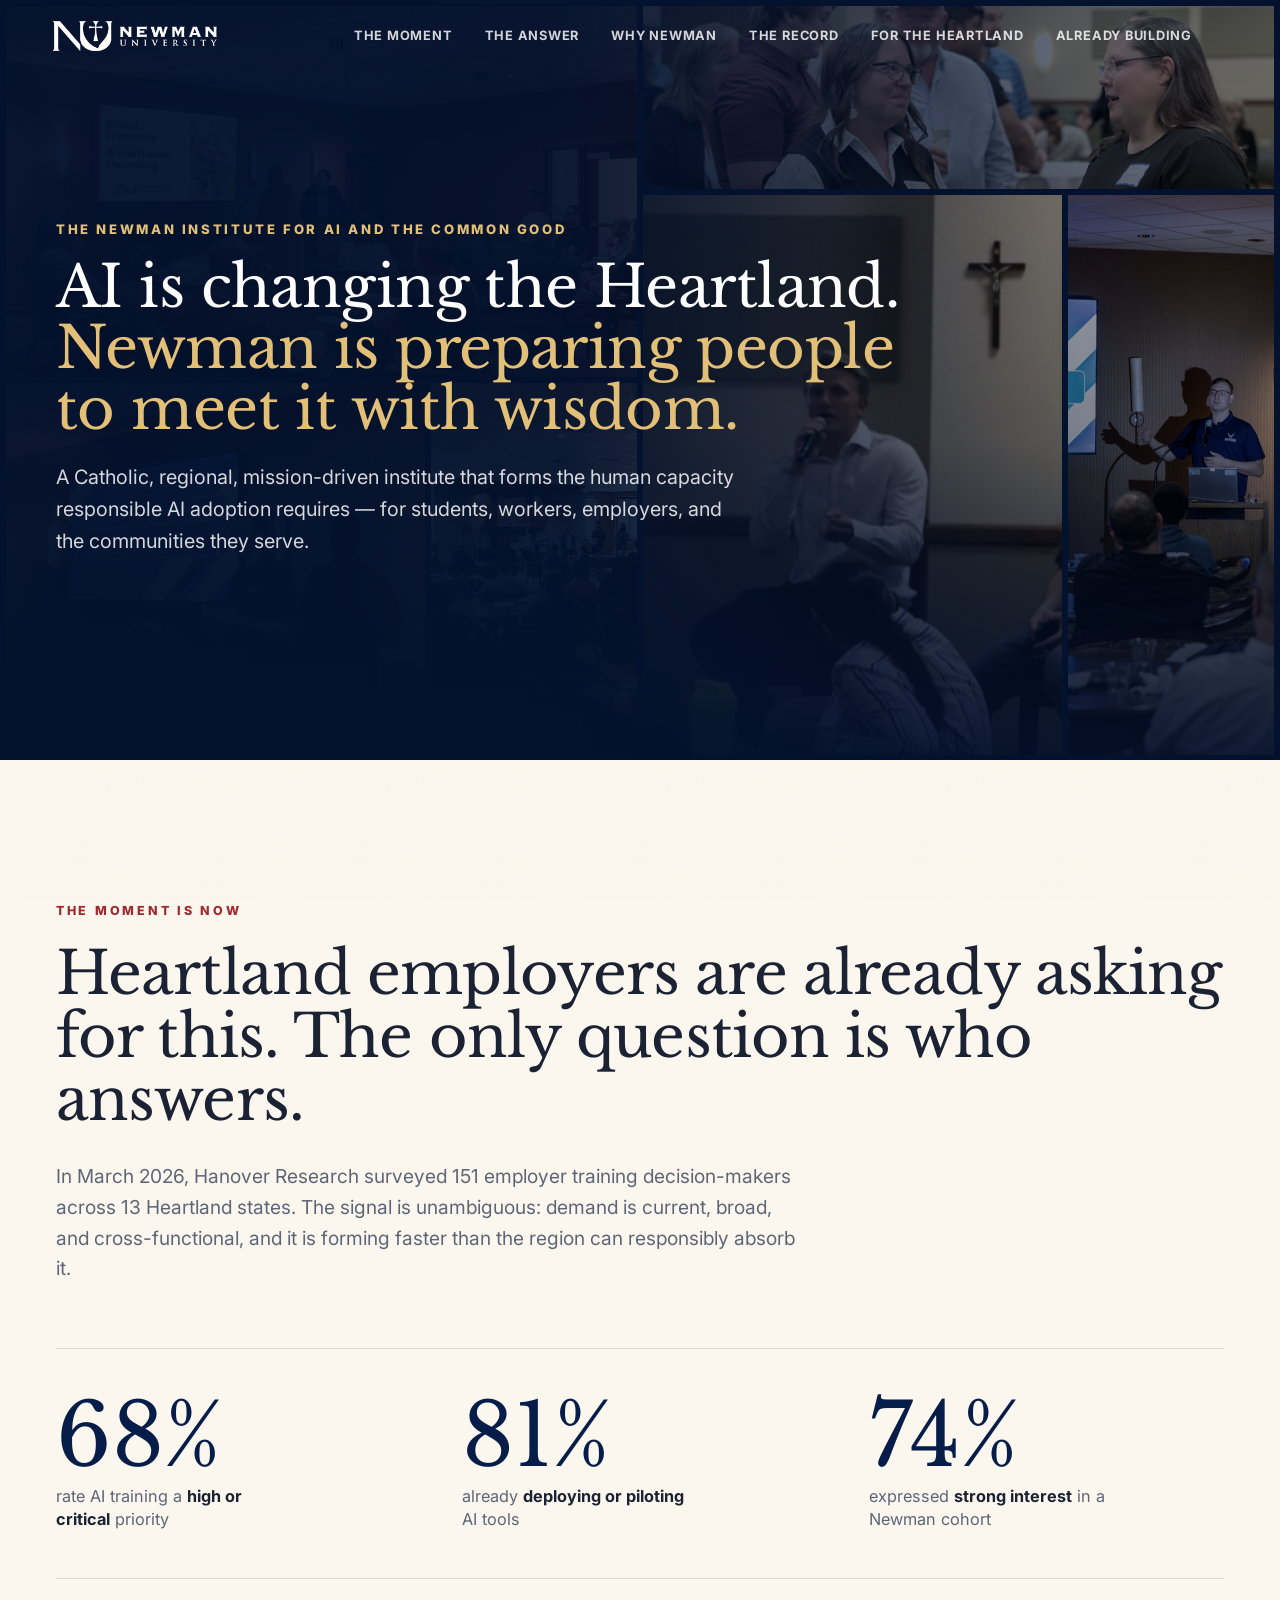
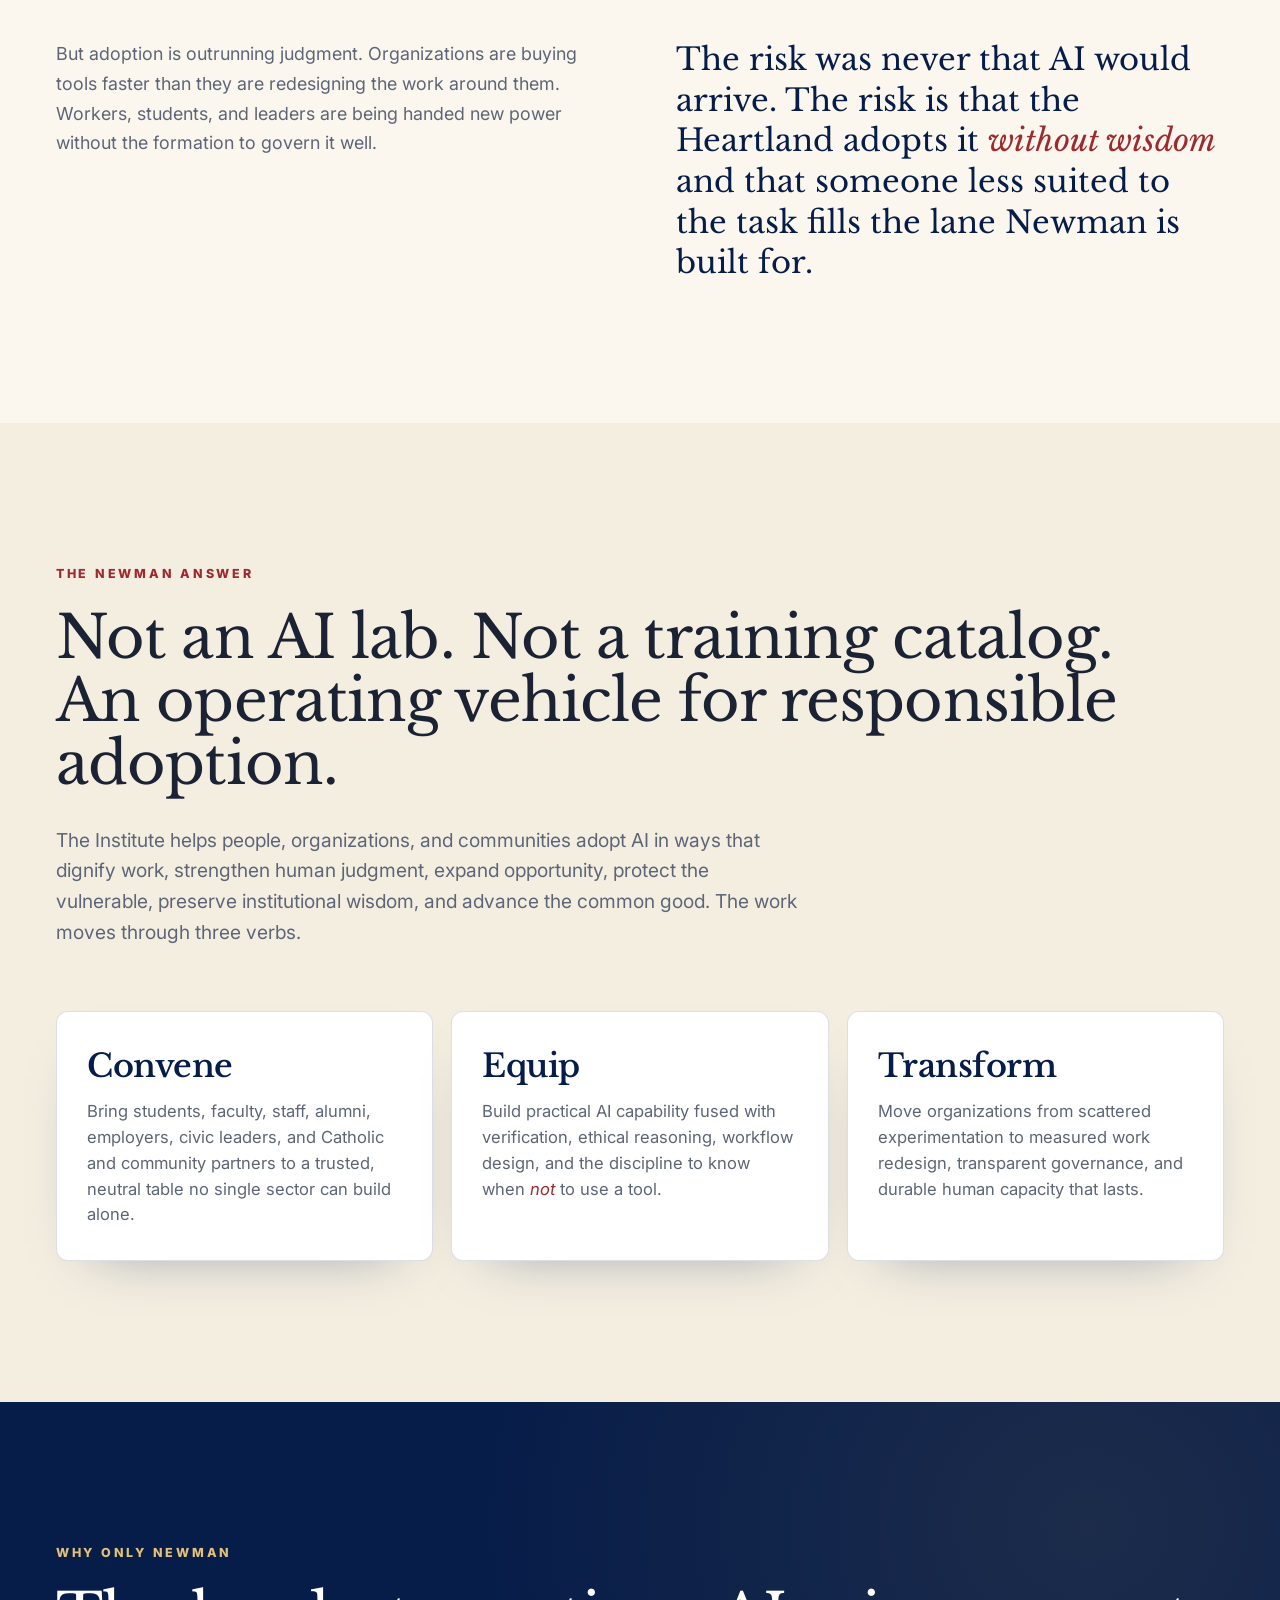
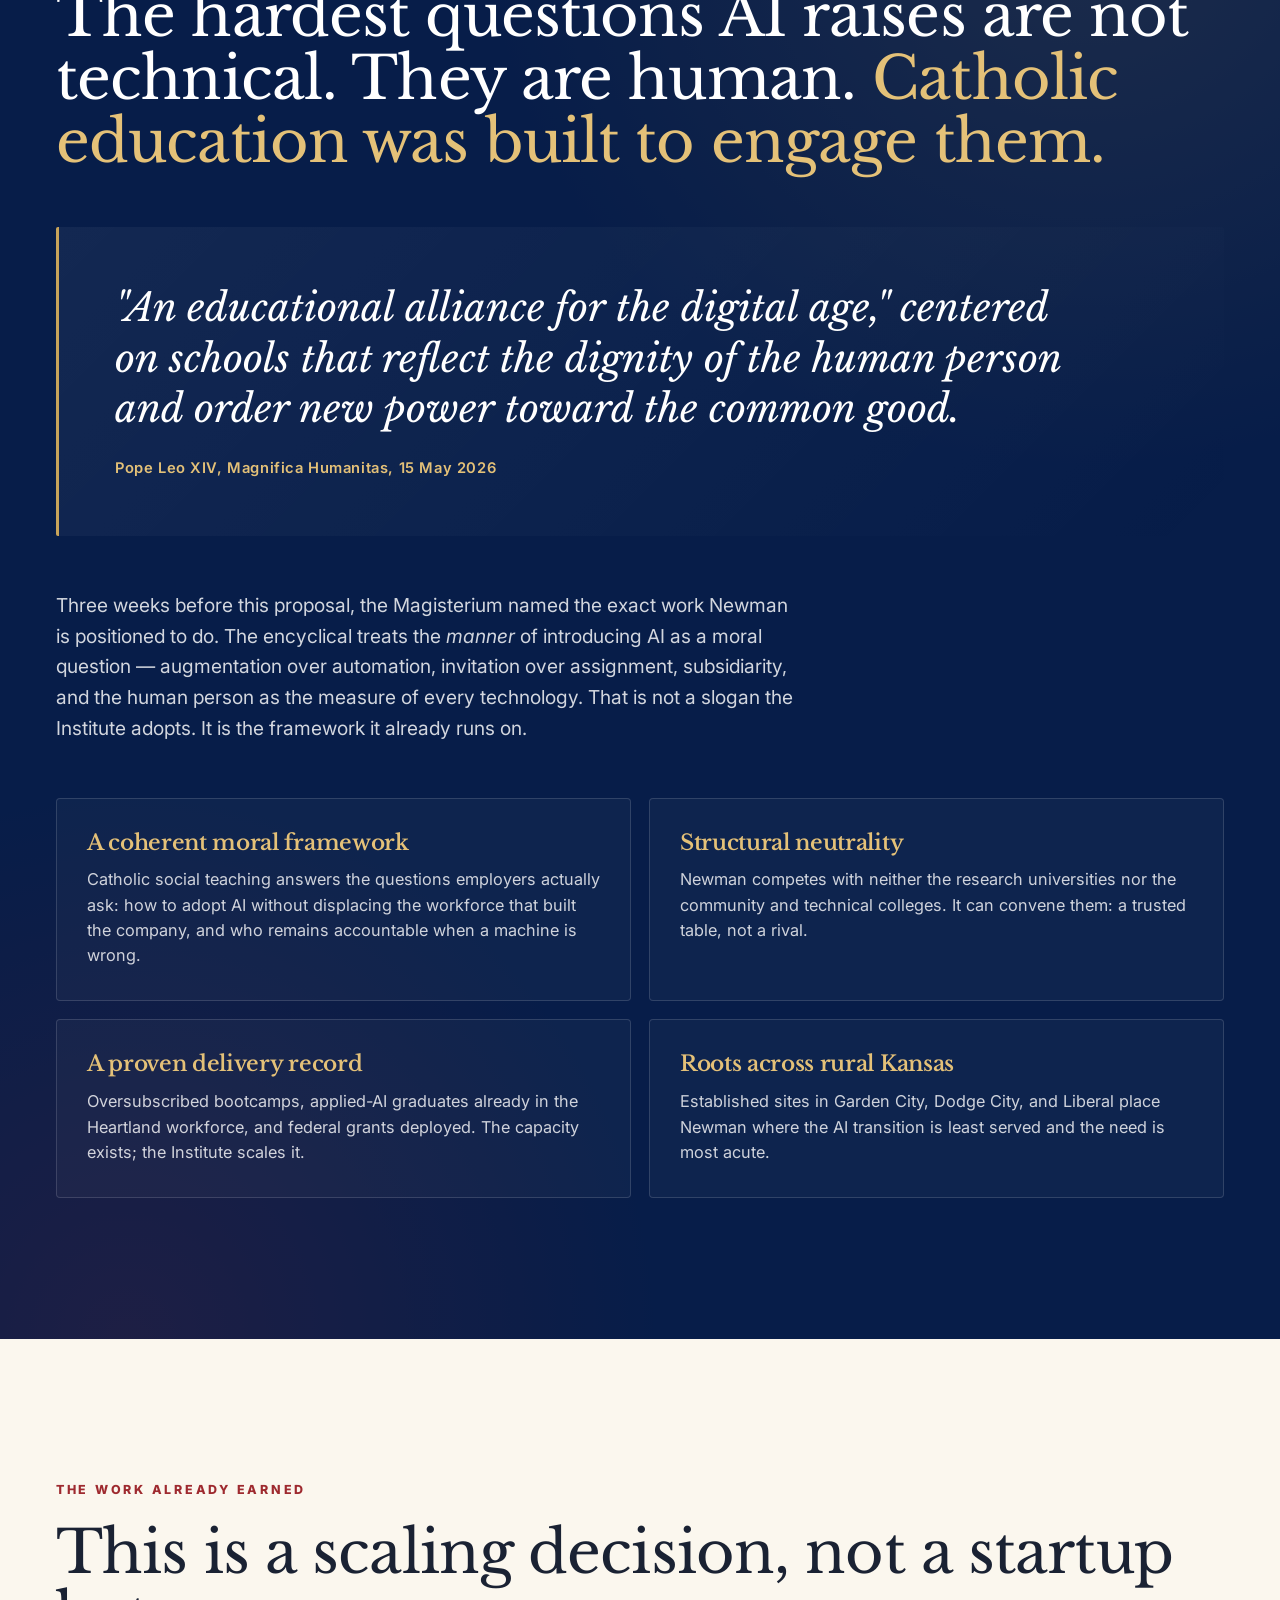
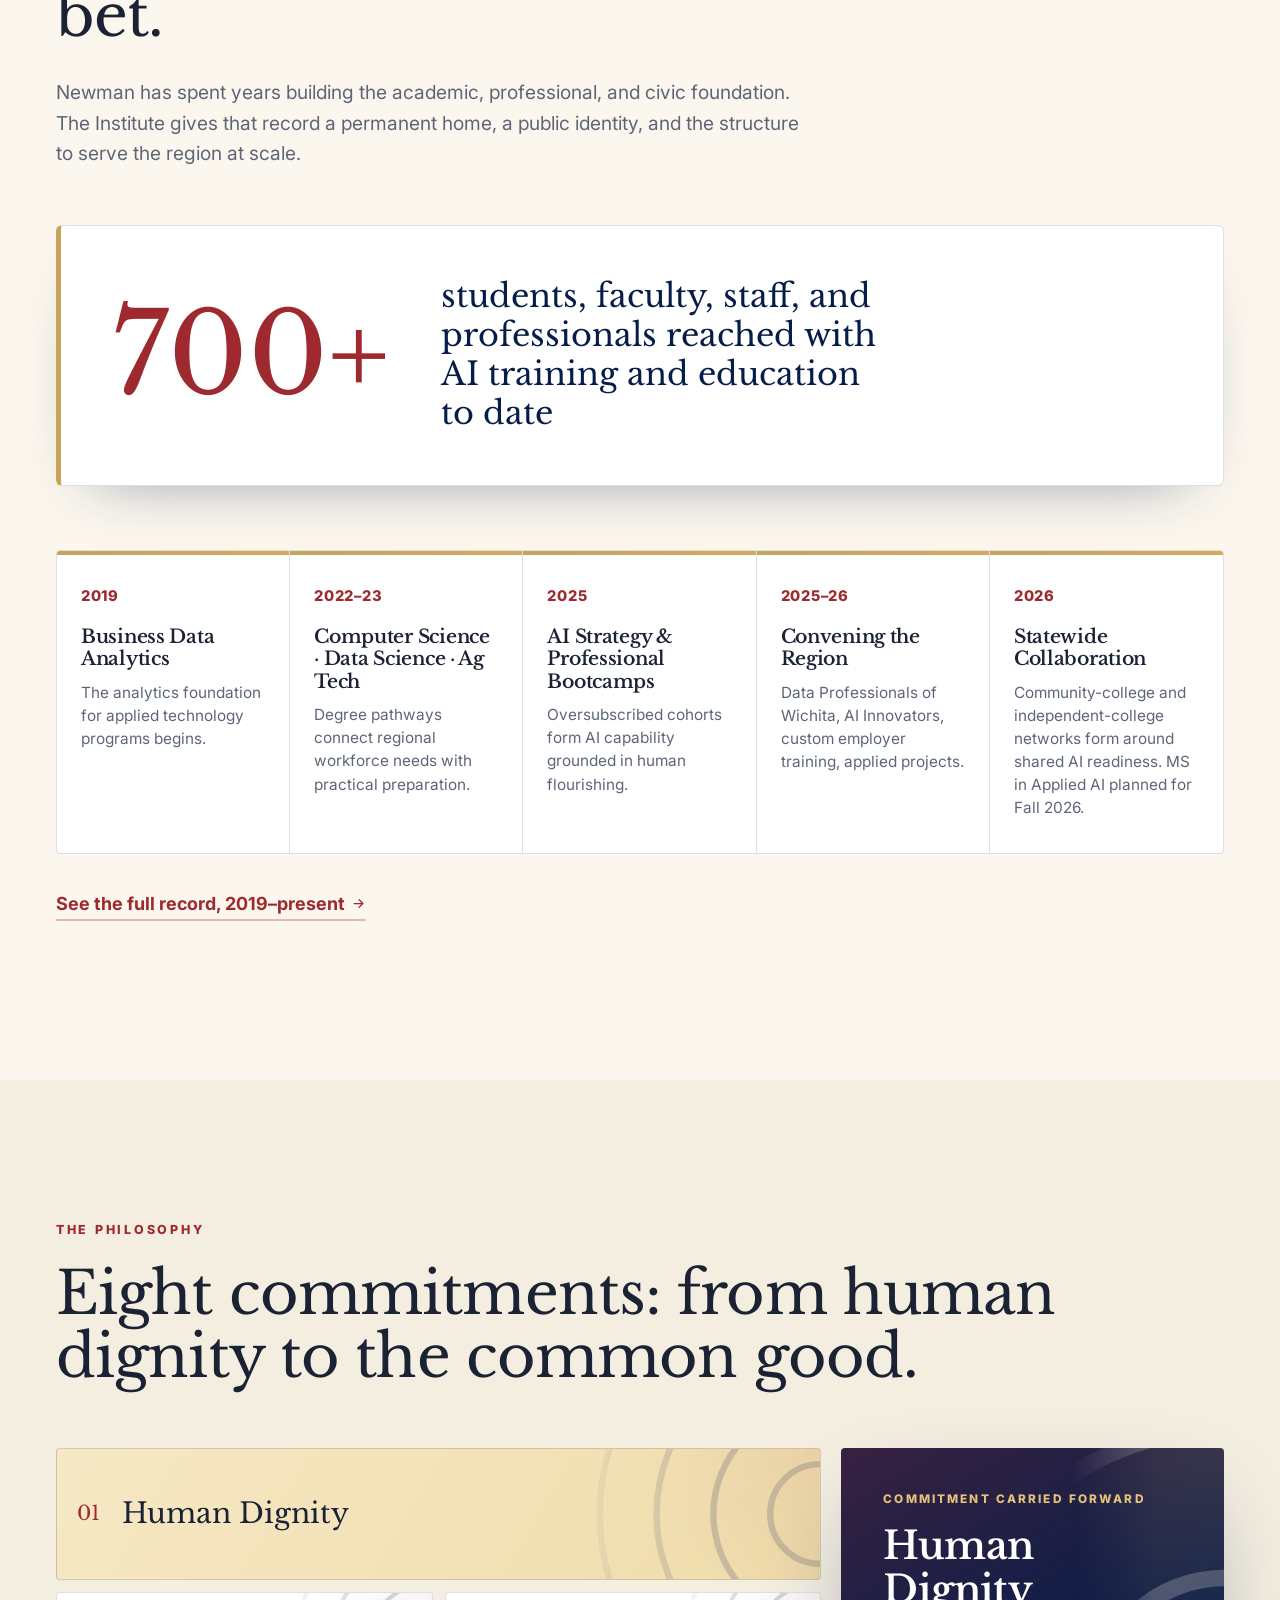
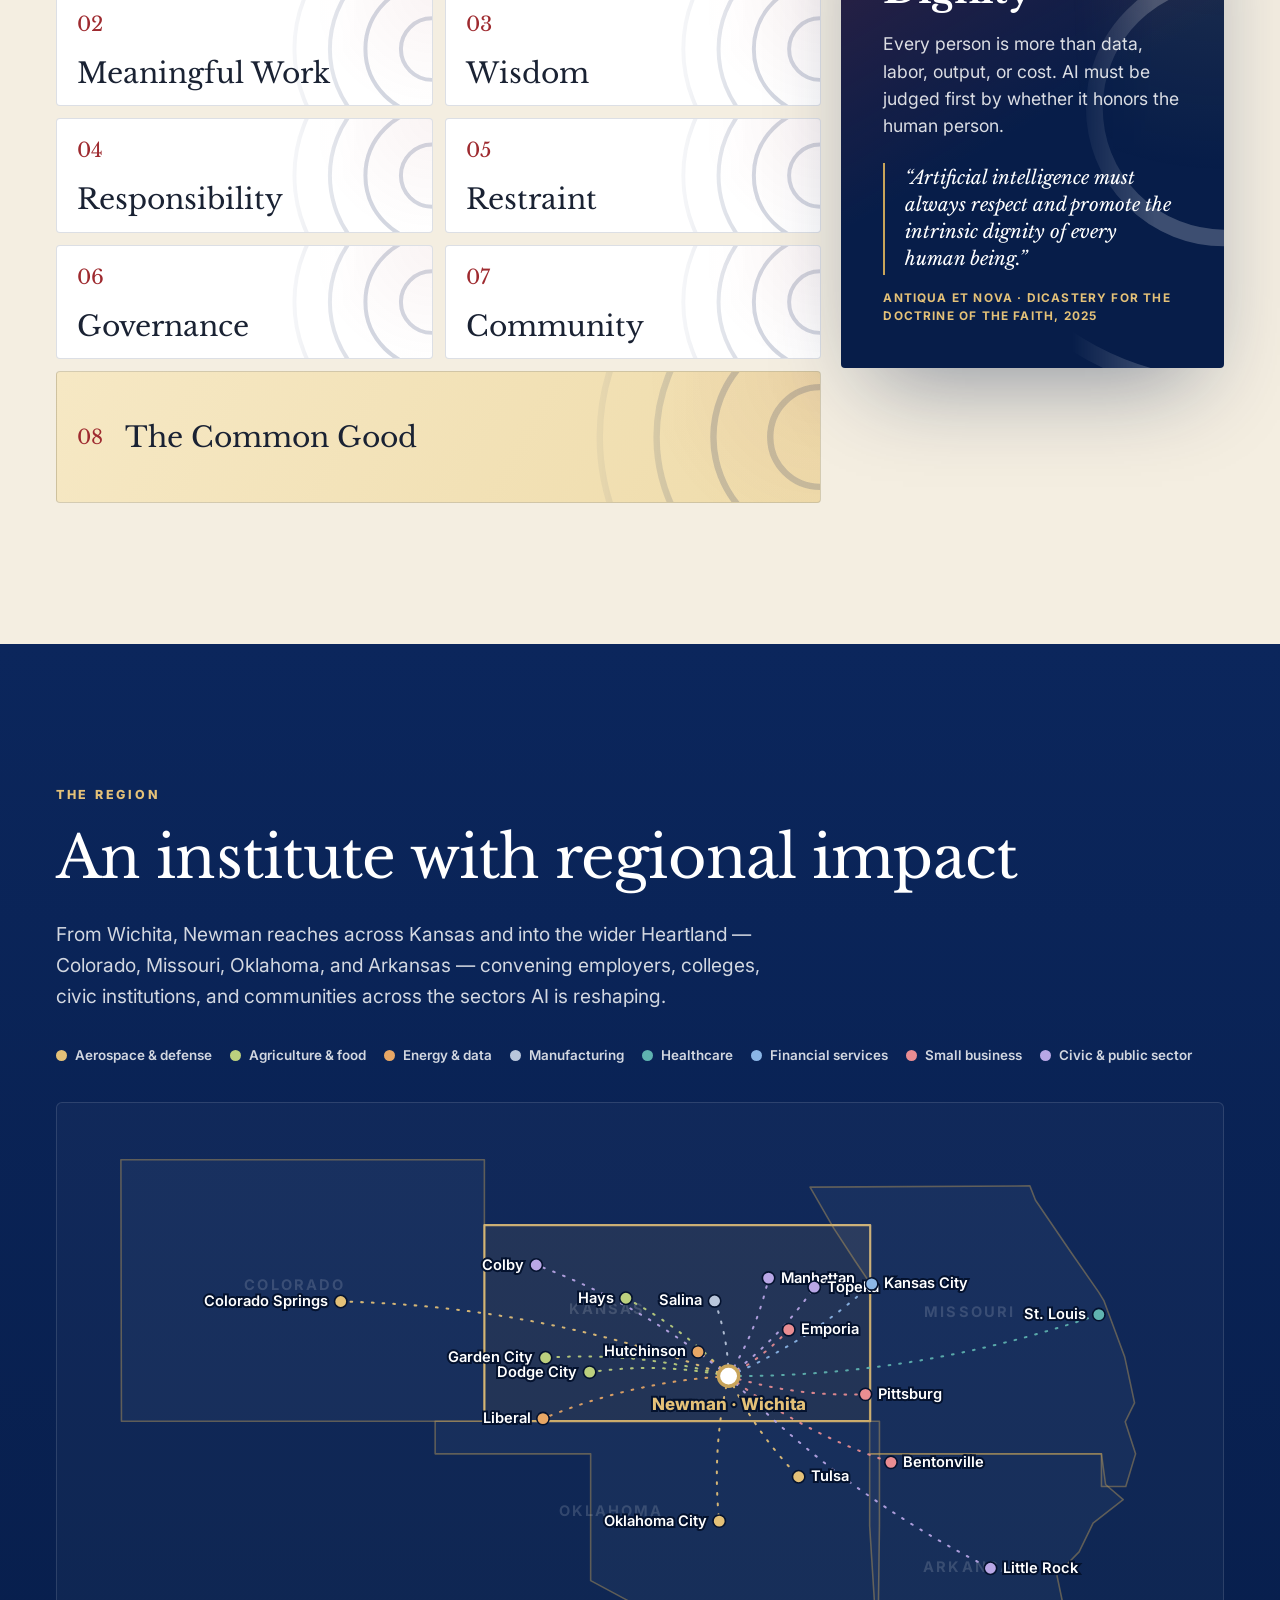
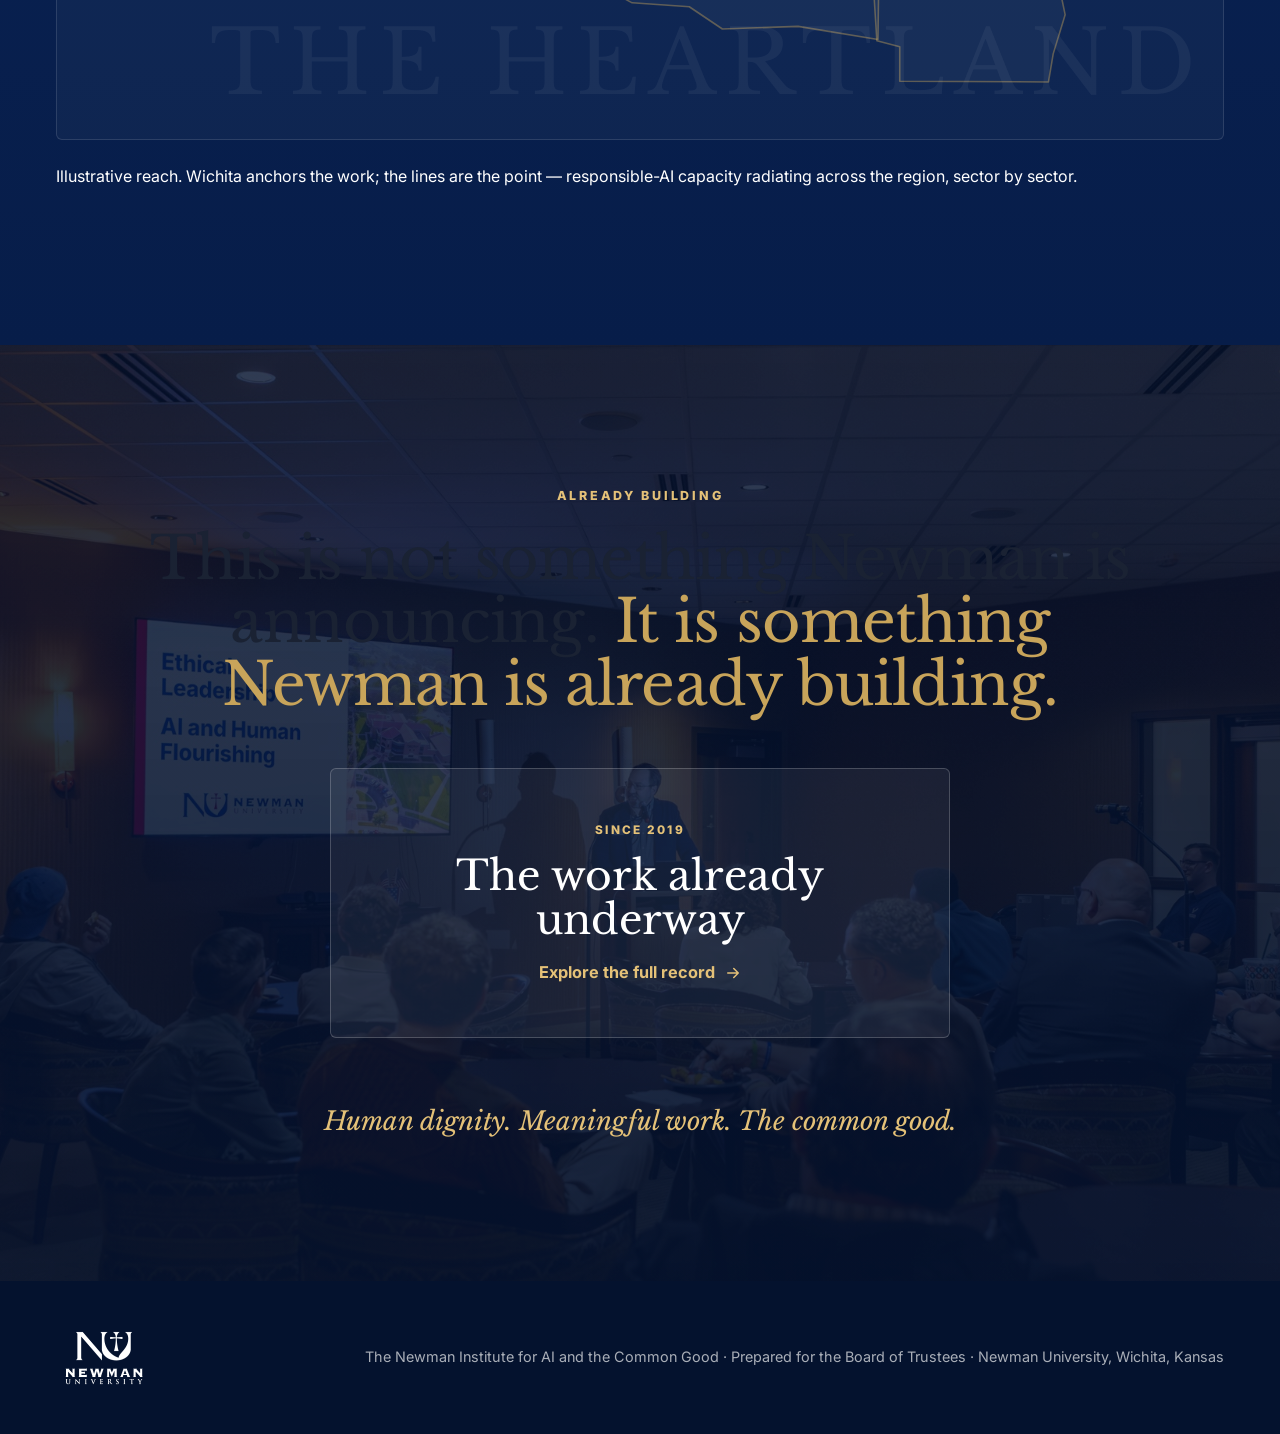
==== commit 9e18fbae: "Refactor sections in index.html Removed the 'The Decision' section and added 'Already Building' sect" ====
--- a/index.html
+++ b/index.html
@@ -26,7 +26,8 @@
       <a href="#answer">The Answer</a>
       <a href="#why">Why Newman</a>
       <a href="#work">The Record</a>
-      <a href="#decision">The Decision</a>
+      <a href="#region">For the Heartland</a>
+      <a href="#building">Already Building</a>
     </nav>
     <button class="nav-toggle" id="navToggle" type="button" aria-expanded="false" aria-controls="mobileNav">Menu</button>
   </header>
@@ -38,7 +39,6 @@
     <a href="#work">The Record</a>
     <a href="#philosophy">Philosophy</a>
     <a href="#map">The Region</a>
-    <a href="#decision">The Decision</a>
   </nav>
 
   <main id="main">
@@ -275,65 +275,12 @@
       </div>
     </section>
 
-    <!-- ============== THE DECISION (the ask) ============== -->
-    <section class="section decision" id="decision" aria-labelledby="dec-title">
-      <div class="wrap">
-        <p class="kicker reveal">The decision before the Board</p>
-        <h2 id="dec-title" class="reveal">Approve the launch. Fund it with discipline. Move while the lane is open.</h2>
-        <p class="lead reveal">The request is a $500,000 internal fixed-rate loan from the University investment pool: patient capital sized for launch timing and downside protection, not an open-ended subsidy.</p>
-
-        <div class="ask-grid">
-          <div class="ask-card reveal">
-            <p class="ask-figure">$500K</p>
-            <p class="ask-detail">Internal fixed-rate loan at <strong>6.00%</strong>. Advanced in two tranches: $300K in FY27, $200K in FY28. No cash payments during the draw years; amortization begins FY29.</p>
-          </div>
-          <div class="ask-card reveal">
-            <p class="ask-figure">10%</p>
-            <p class="ask-detail">of net revenue contributed to <strong>board-designated quasi-endowment</strong> every profitable year the loan is operative — the Institute builds Newman's permanent capacity as it grows.</p>
-          </div>
-          <div class="ask-card reveal">
-            <p class="ask-figure">6 measures</p>
-            <p class="ask-detail">Approval comes with <strong>quarterly accountability</strong>: enrollment, weighted pipeline, signed partnerships, external funding, loan status, and AI + Liberal Arts integration.</p>
-          </div>
-        </div>
-
-        <div class="scenario reveal">
-          <h3>The plan holds under conservative conditions.</h3>
-          <p class="scenario-sub">Five-year revenue, modeled in three scenarios. The Bear Case is the binding test — and the $500K covers its full two-year operating deficit (~$232K) with contingency to spare.</p>
-          <div class="bars">
-            <div class="bar-row"><span class="bar-name">Bear</span><div class="bar-track"><div class="bar bear" data-w="58"><span>$4.79M</span></div></div><span class="bar-note">~$963K net surplus</span></div>
-            <div class="bar-row"><span class="bar-name">Base</span><div class="bar-track"><div class="bar base" data-w="100"><span>$8.21M</span></div></div><span class="bar-note">~$2.52M net surplus</span></div>
-            <div class="bar-row"><span class="bar-name">Bull</span><div class="bar-track"><div class="bar bull" data-w="118" data-cap="100"><span>upside</span></div></div><span class="bar-note">accelerated, not assumed</span></div>
-          </div>
-        </div>
-
-        <div class="upside reveal">
-          <div class="upside-feature">
-            <div class="upside-figure">
-              <span class="upside-eyebrow">Not in the pro formas</span>
-              <strong>$1.6M</strong>
-              <span class="upside-sub">Congressional appropriation</span>
-            </div>
-            <div class="upside-body">
-              <h3>Pure upside on a plan that already works.</h3>
-              <ul>
-                <li>Advanced by <strong>Sen. Jerry Moran</strong> in the current congressional appropriations package.</li>
-                <li>Targeted to <strong>workforce training, infrastructure, and rural Kansas outreach</strong>.</li>
-                <li>If disbursed, it can <strong>retire the $500K loan ahead of schedule</strong> and extend personnel and regional reach.</li>
-              </ul>
-            </div>
-          </div>
-          <p class="upside-note">Excluded from every scenario. The Base and Bear cases stand without it &mdash; this only accelerates the mission.</p>
-        </div>
-      </div>
-    </section>
-
-    <!-- ============== INVITATION / CLOSE ============== -->
-    <section class="section invitation" id="invitation" aria-labelledby="inv-title">
+    <!-- ============== ALREADY BUILDING ============== -->
+    <section class="section building" id="building" aria-labelledby="inv-title">
       <div class="inv-veil" aria-hidden="true"></div>
       <div class="wrap inv-wrap">
-        <p class="kicker light reveal">The invitation</p>
-        <h2 id="inv-title" class="reveal">This is not something Newman is announcing. <span class="accent">It is something Newman is building.</span></h2>
+        <p class="kicker light reveal">Already Building</p>
+        <h2 id="inv-title" class="reveal">This is not something Newman is announcing. <span class="accent">It is something Newman is already building.</span></h2>
         <div class="inv-cta">
           <a class="cta-feature" href="the-record.html">
             <span class="cta-eyebrow">Since 2019</span>
@@ -343,7 +290,7 @@
             </span>
           </a>
         </div>
-        <p class="closing reveal">AI for human dignity. AI for responsible work. AI for the common good.</p>
+        <p class="closing reveal">Human dignity. Meaningful work. The common good.</p>
       </div>
     </section>
   </main>
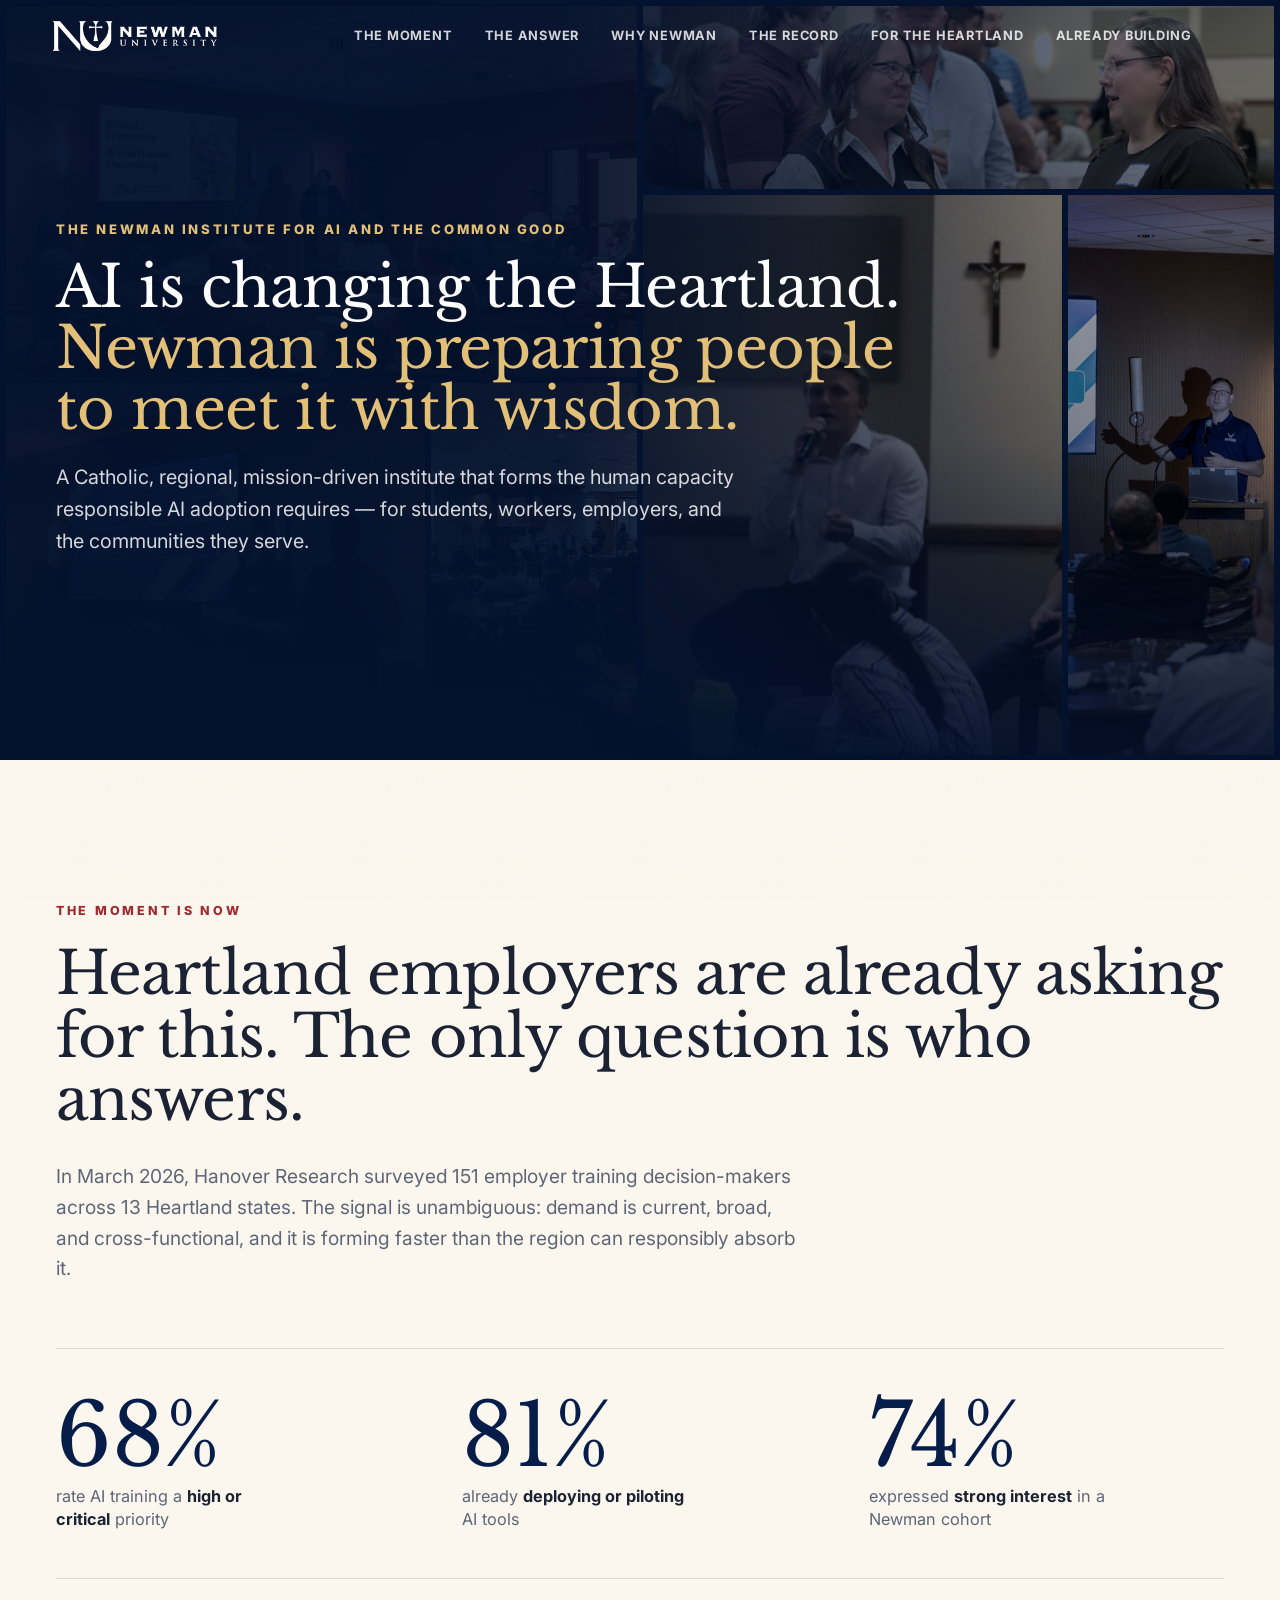
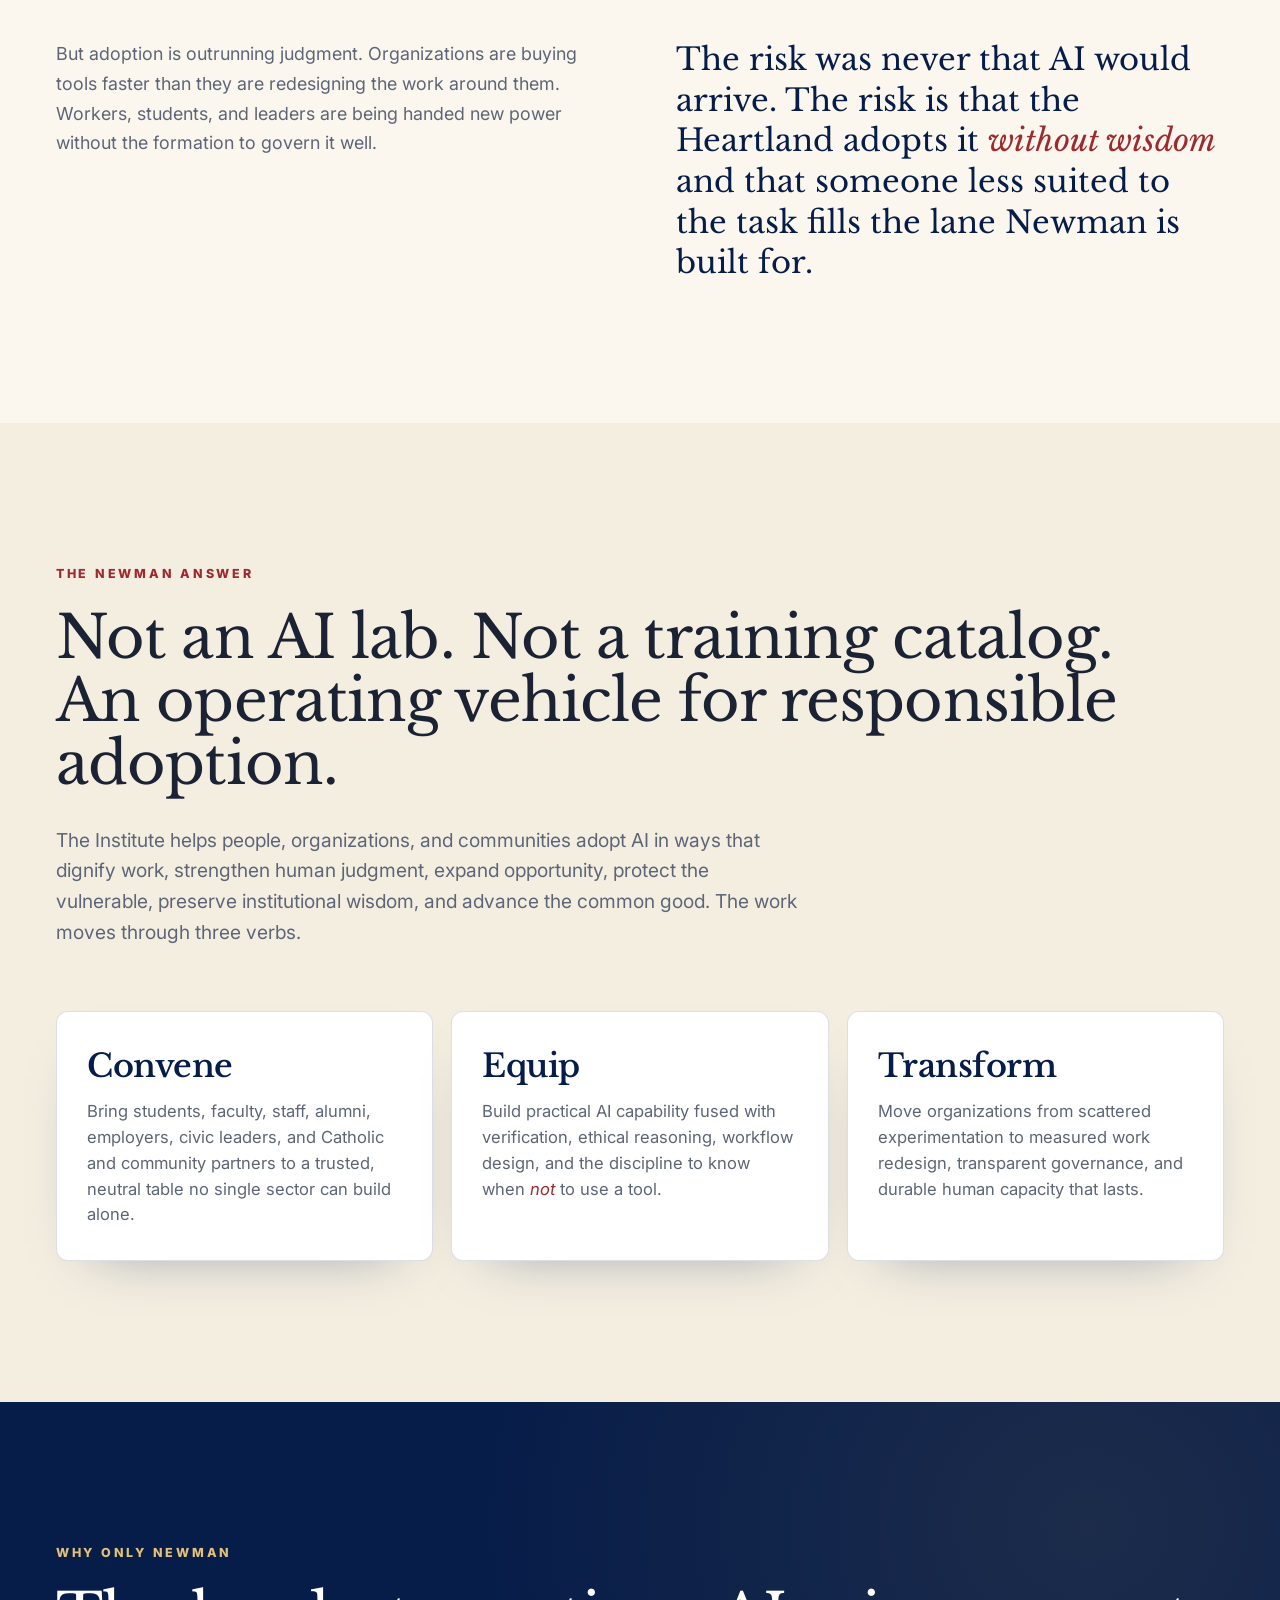
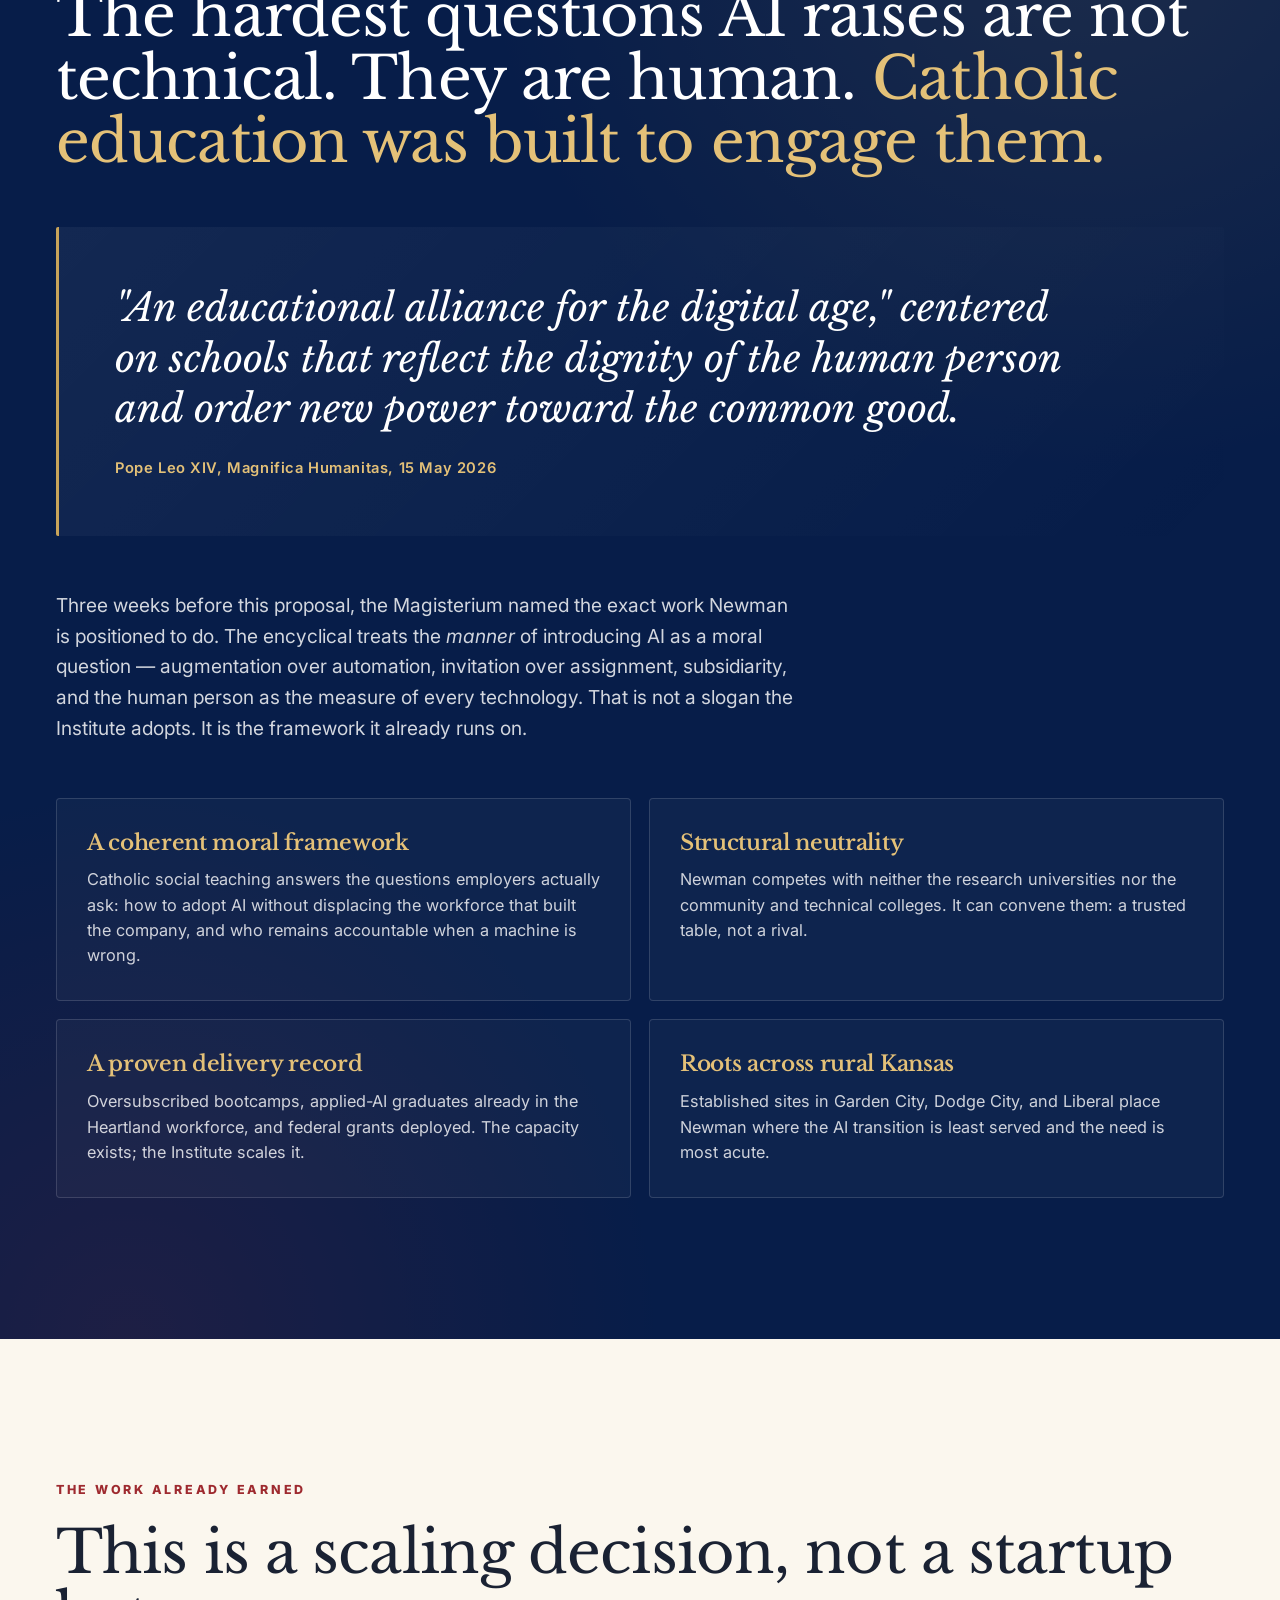
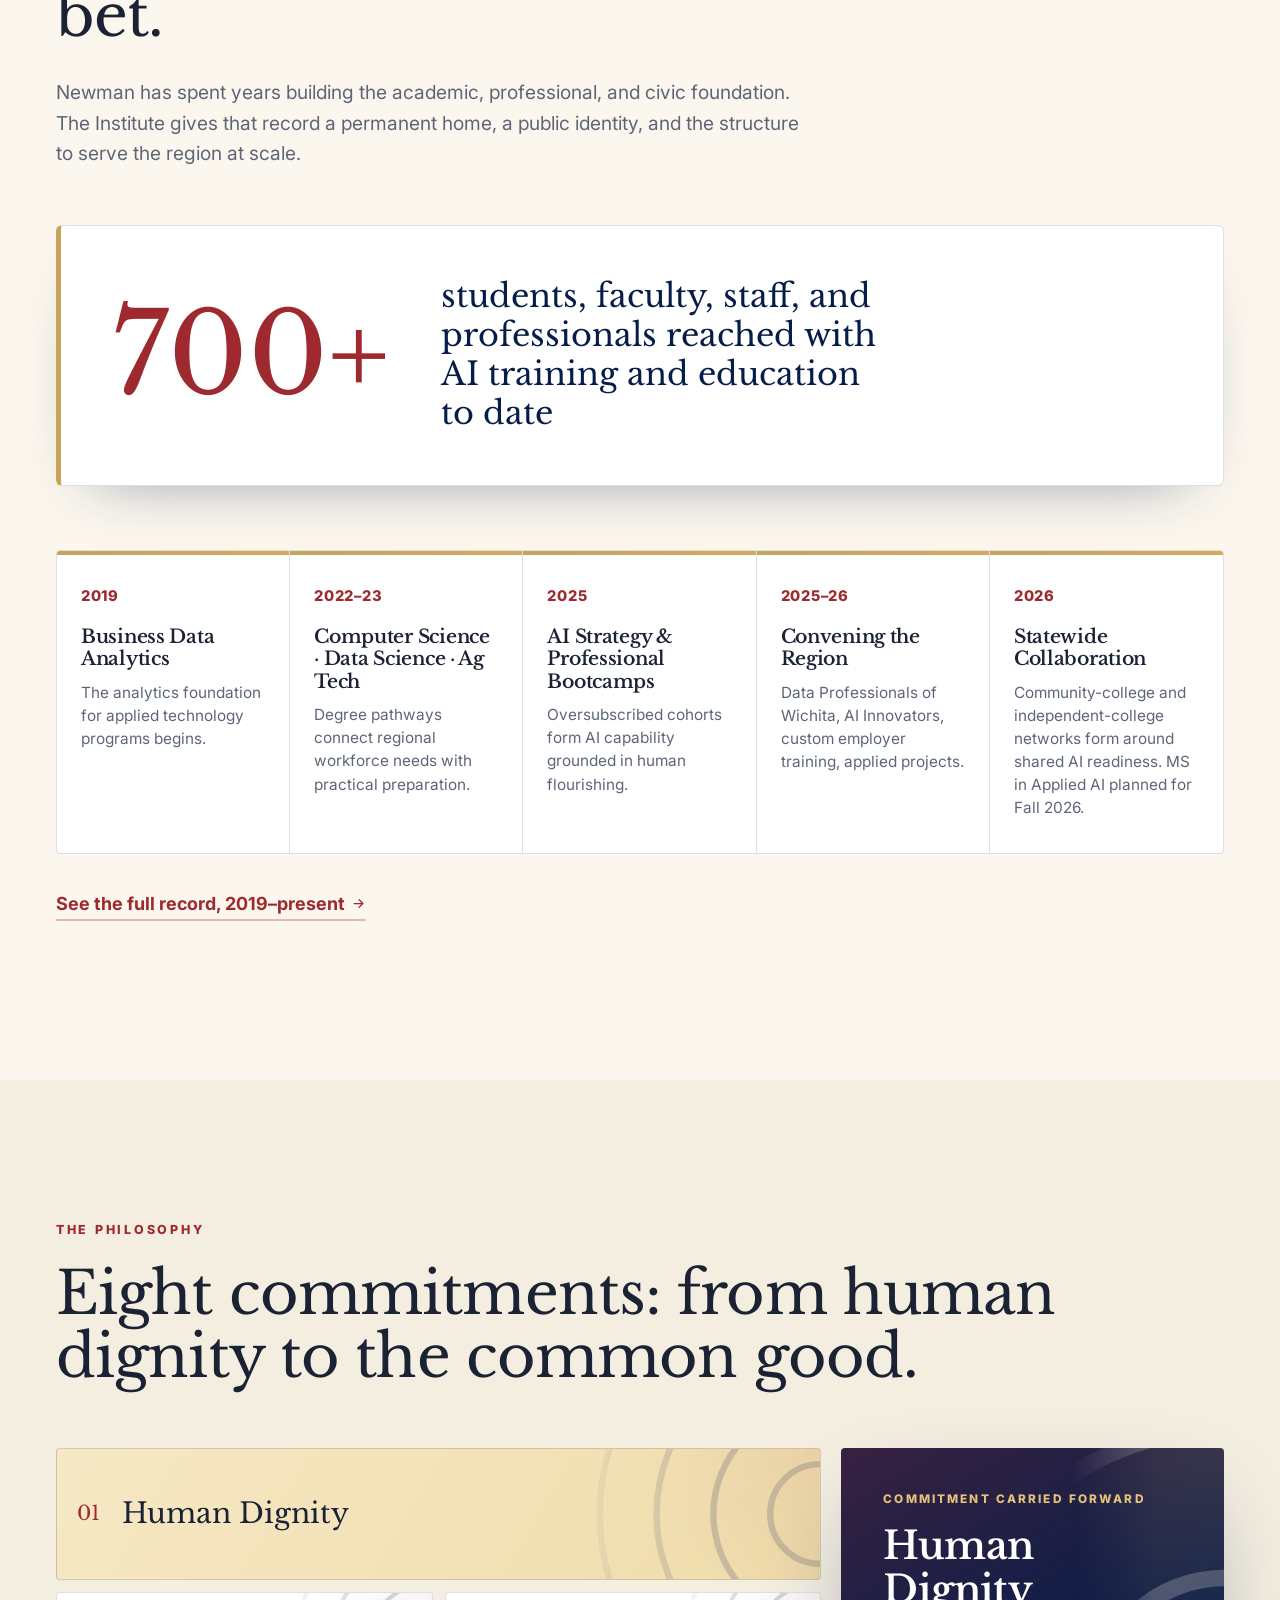
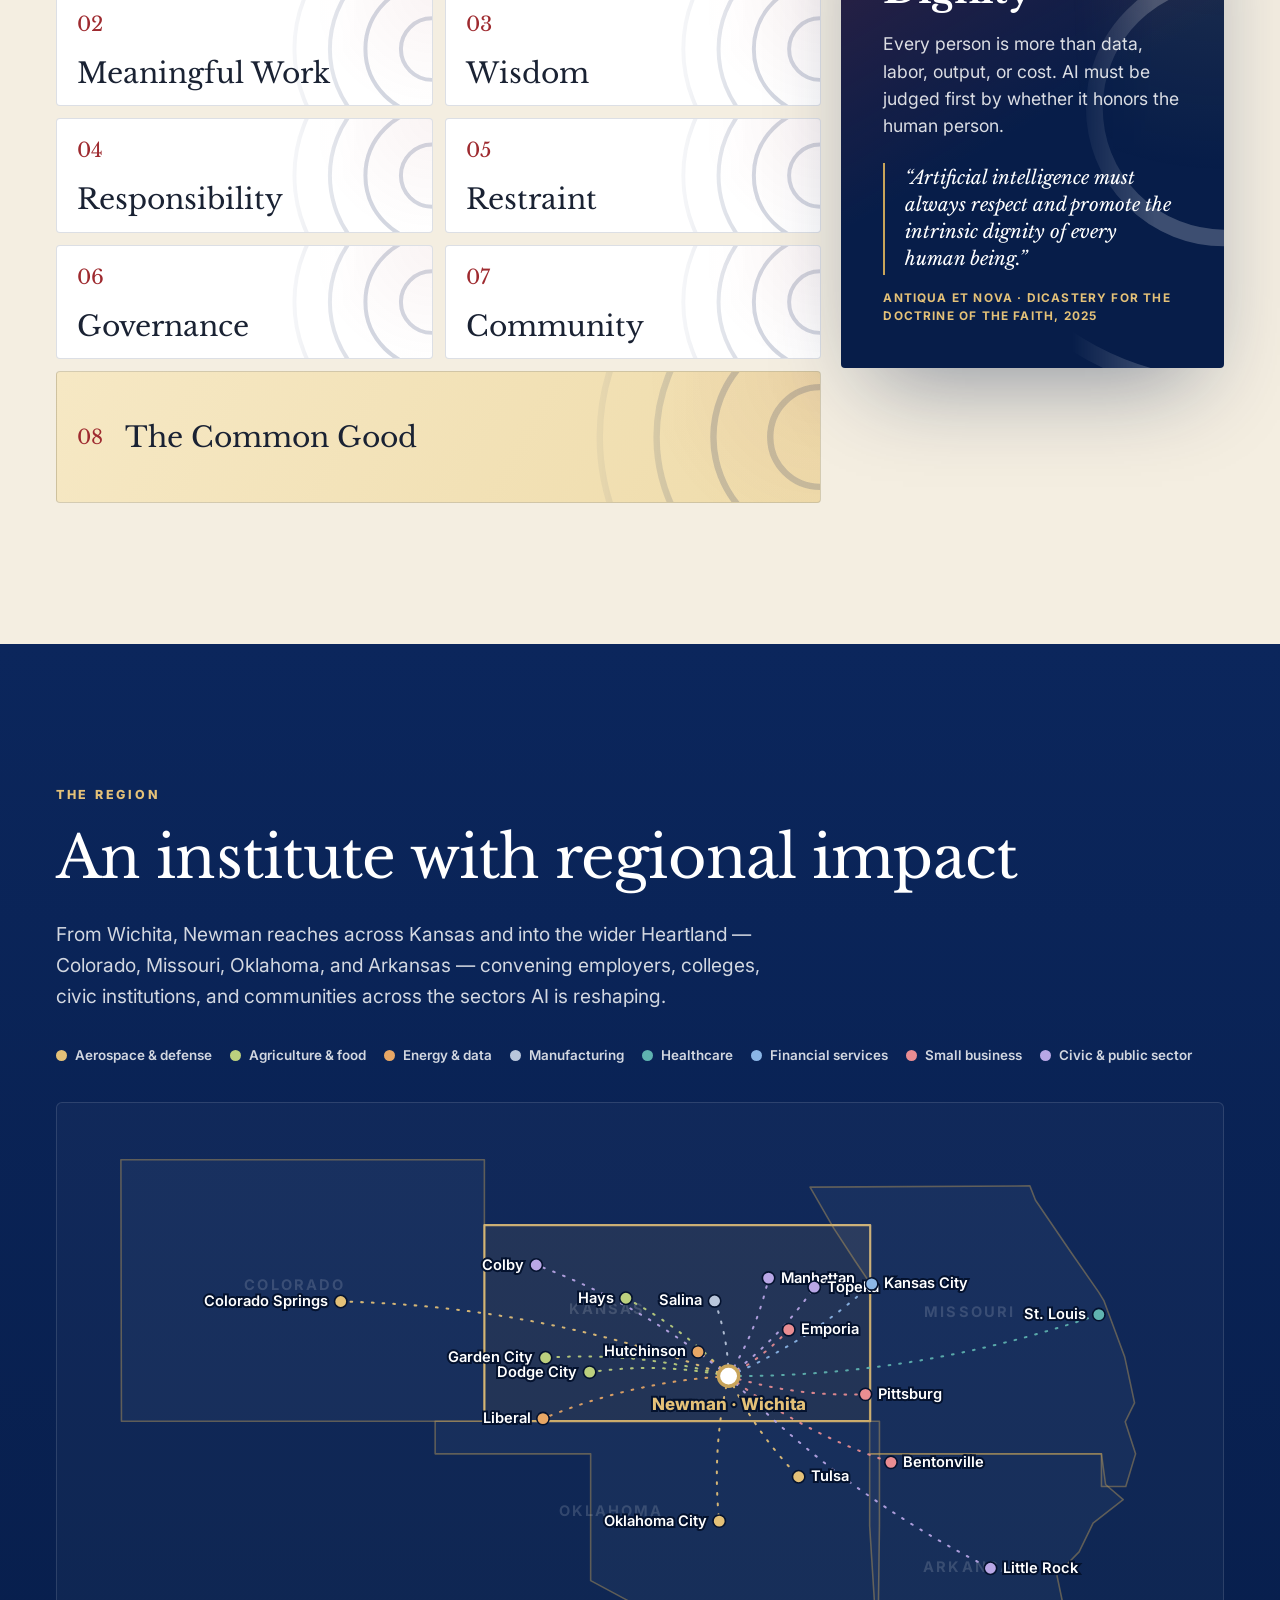
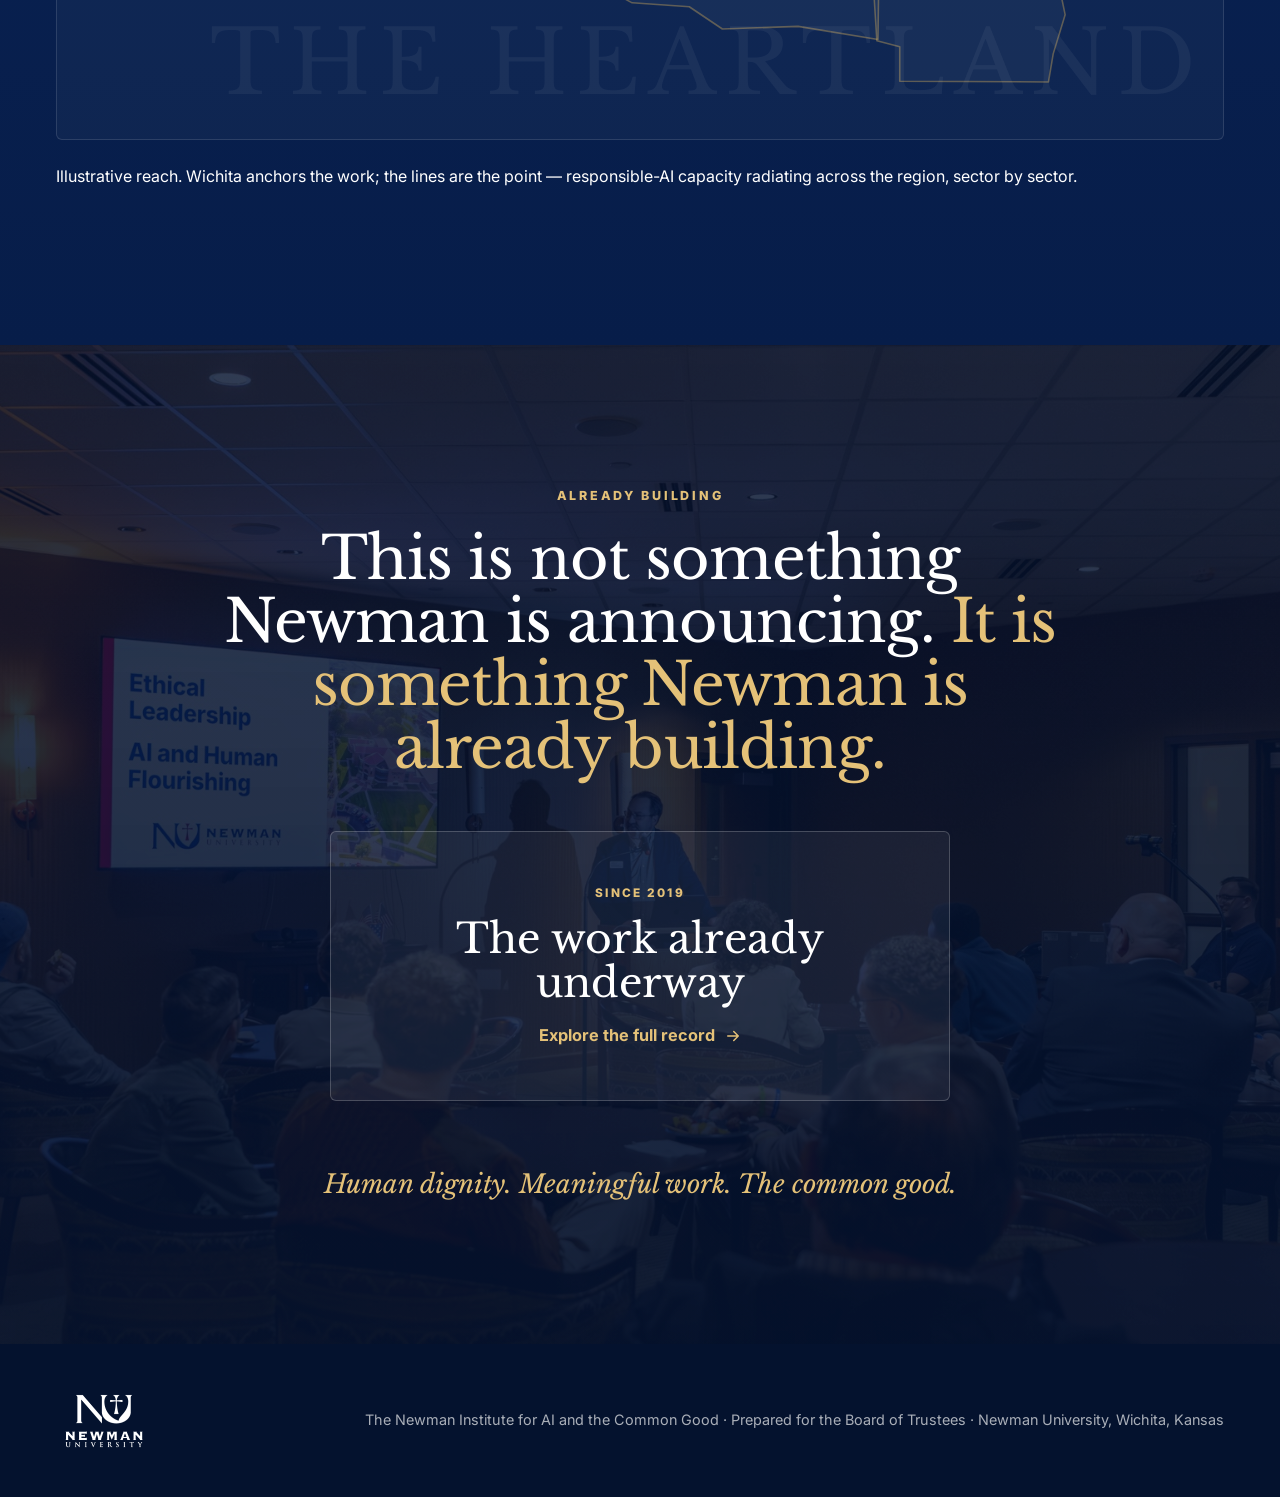
==== commit b5c56e92: "Add 'invitation' class to building section" ====
--- a/index.html
+++ b/index.html
@@ -26,7 +26,7 @@
       <a href="#answer">The Answer</a>
       <a href="#why">Why Newman</a>
       <a href="#work">The Record</a>
-      <a href="#region">For the Heartland</a>
+      <a href="#map">For the Heartland</a>
       <a href="#building">Already Building</a>
     </nav>
     <button class="nav-toggle" id="navToggle" type="button" aria-expanded="false" aria-controls="mobileNav">Menu</button>
@@ -276,7 +276,7 @@
     </section>
 
     <!-- ============== ALREADY BUILDING ============== -->
-    <section class="section building" id="building" aria-labelledby="inv-title">
+    <section class="section building invitation" id="building" aria-labelledby="inv-title">
       <div class="inv-veil" aria-hidden="true"></div>
       <div class="wrap inv-wrap">
         <p class="kicker light reveal">Already Building</p>
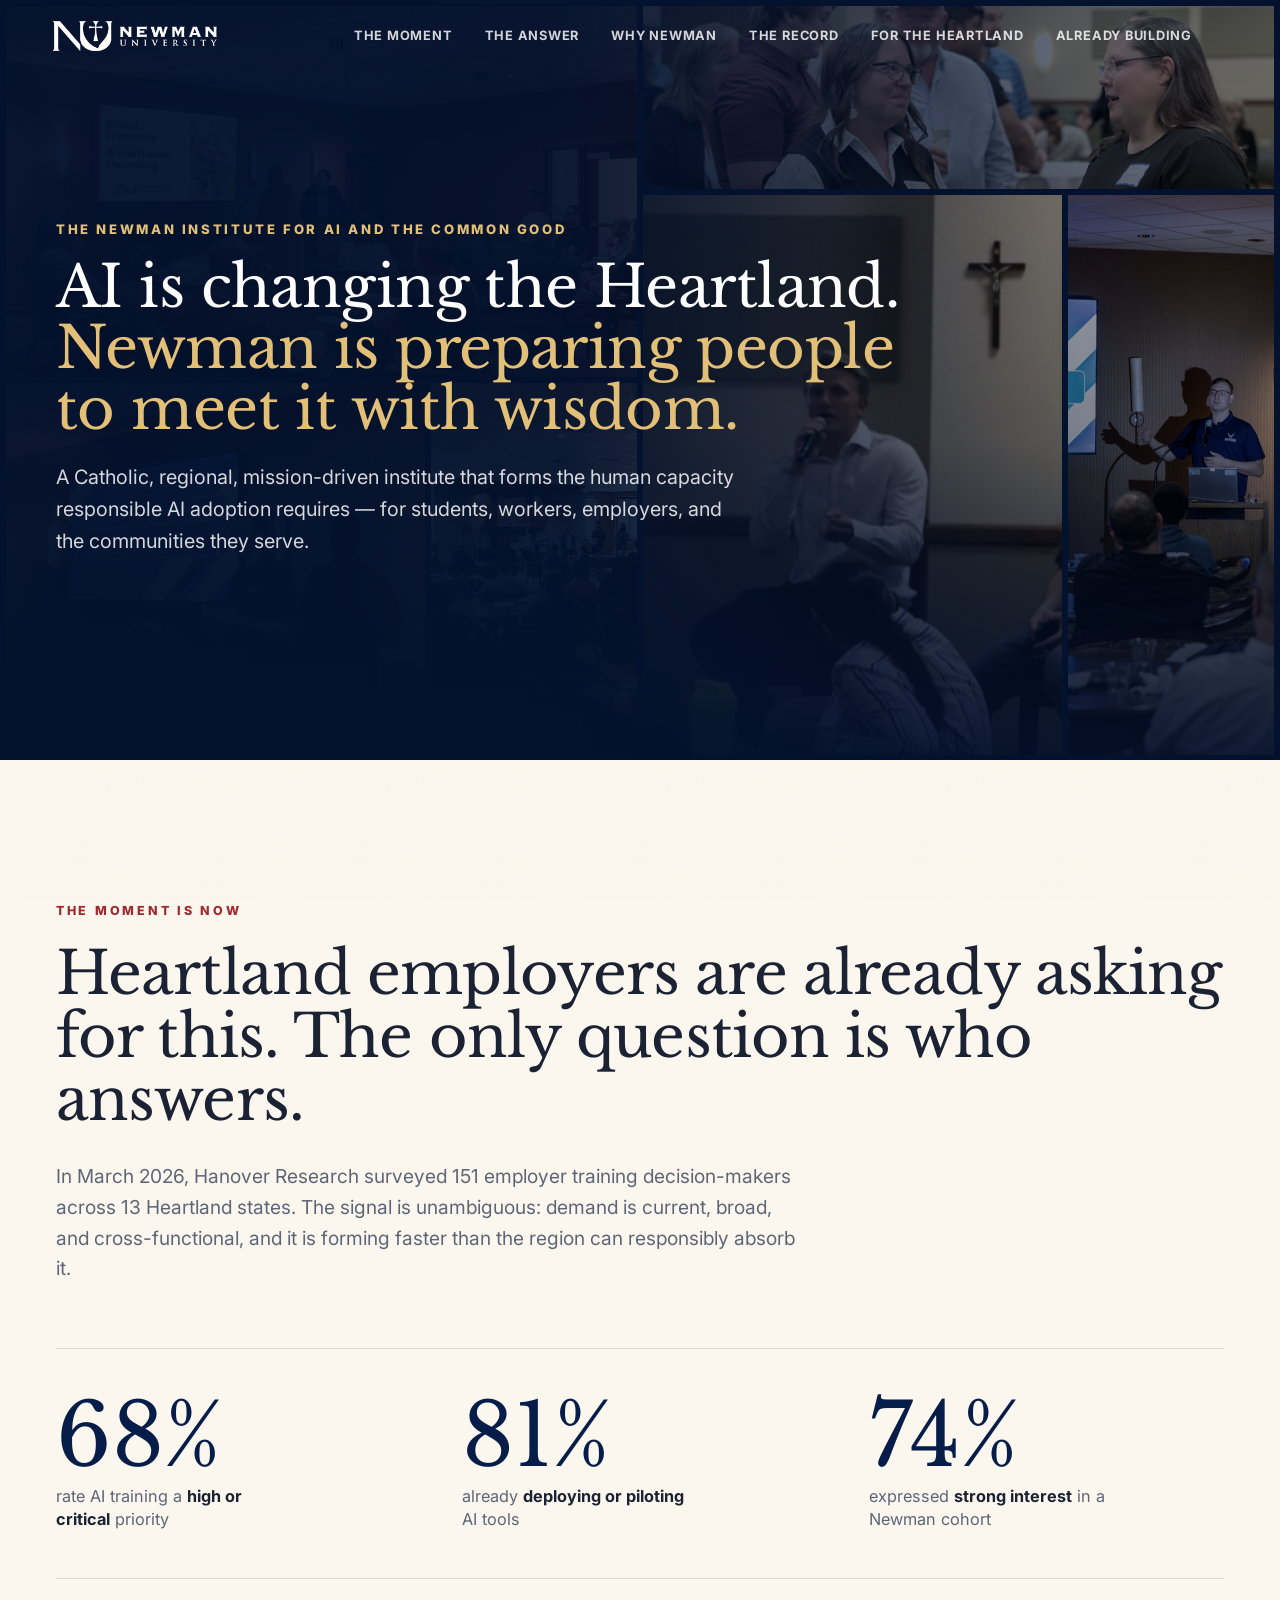
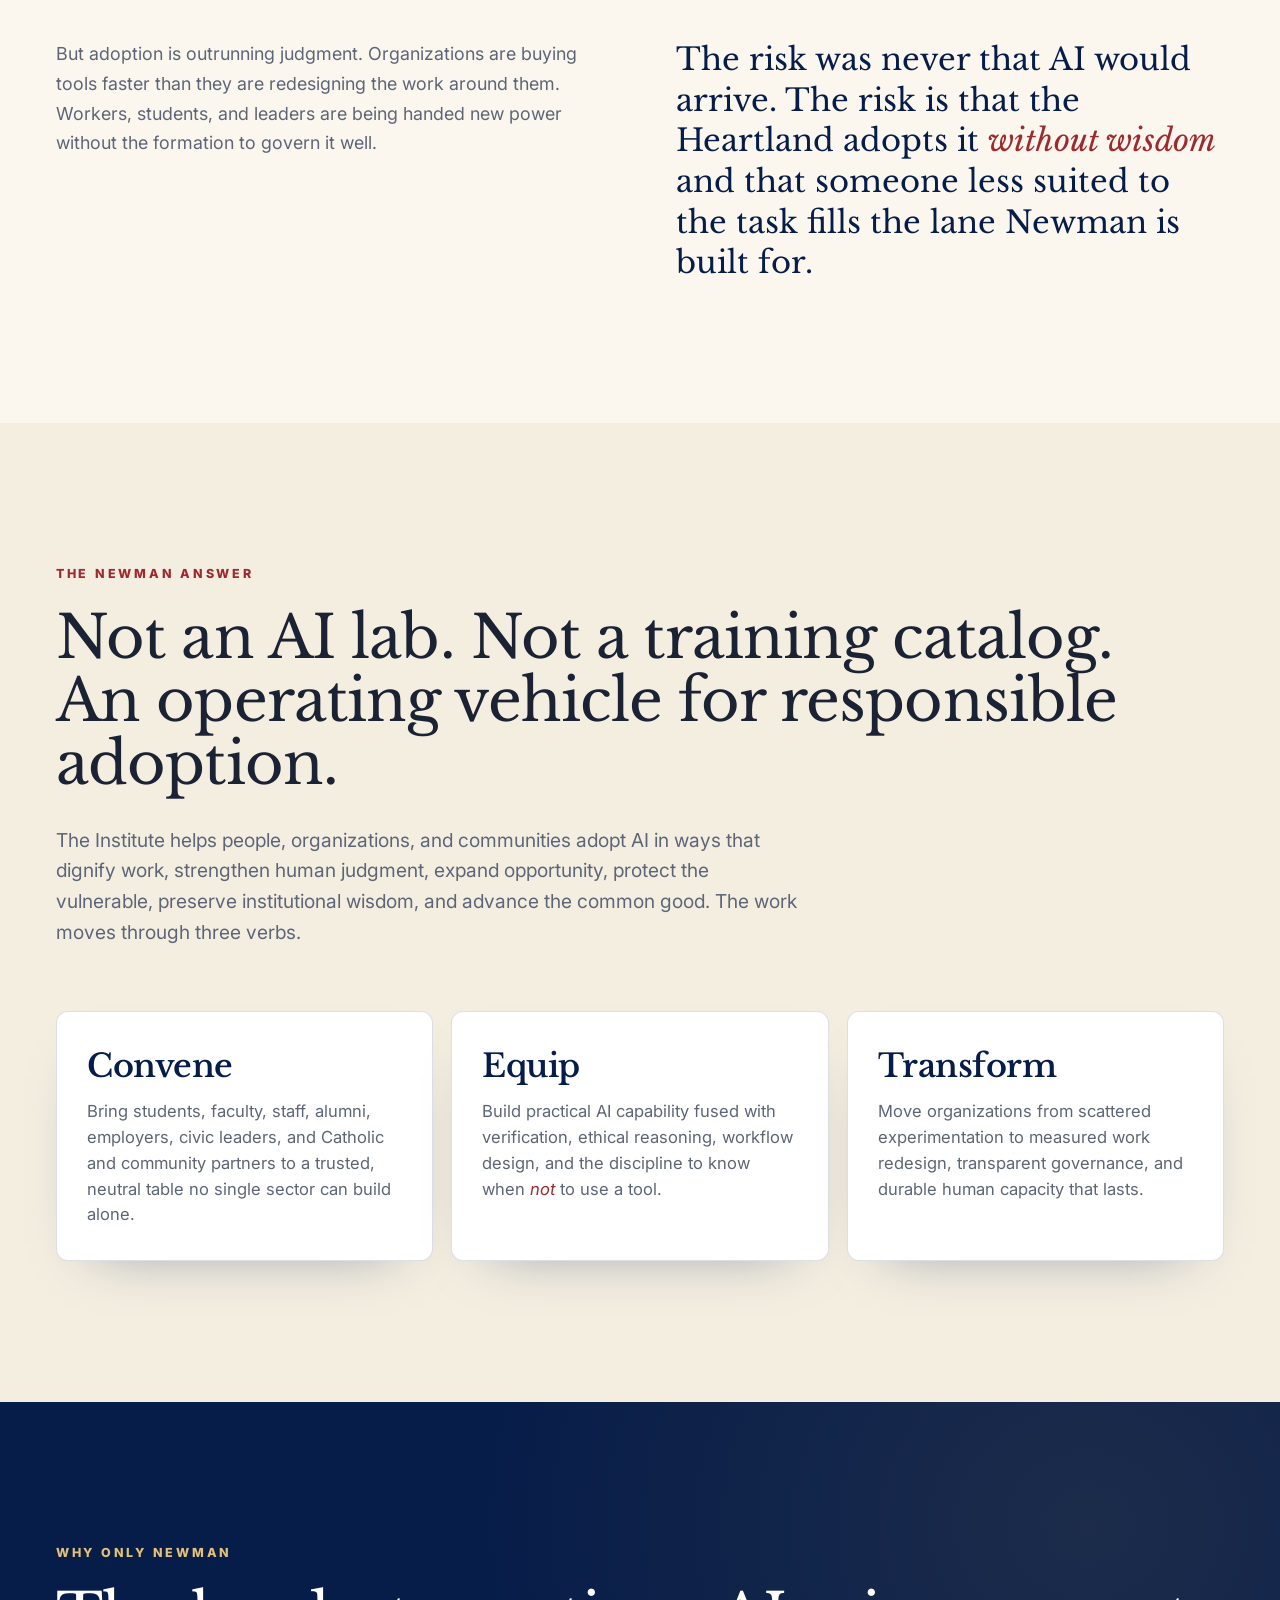
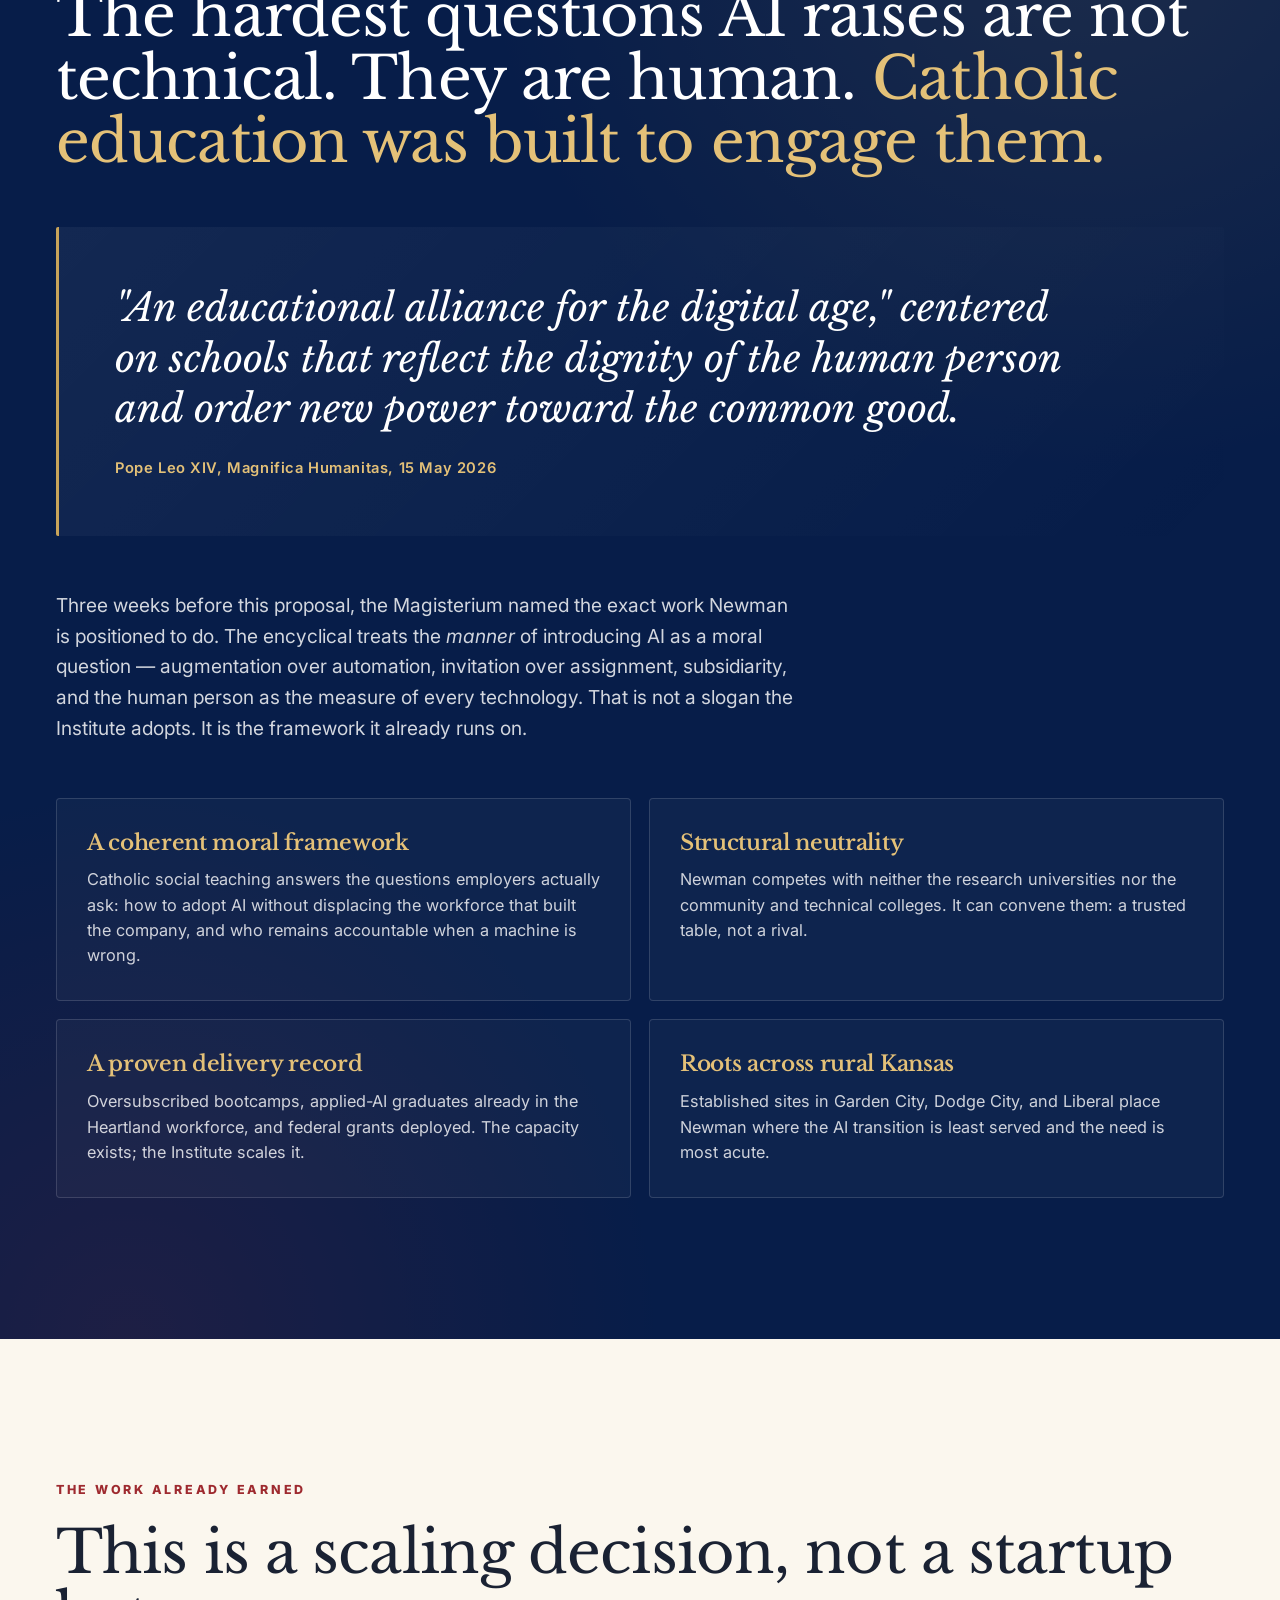
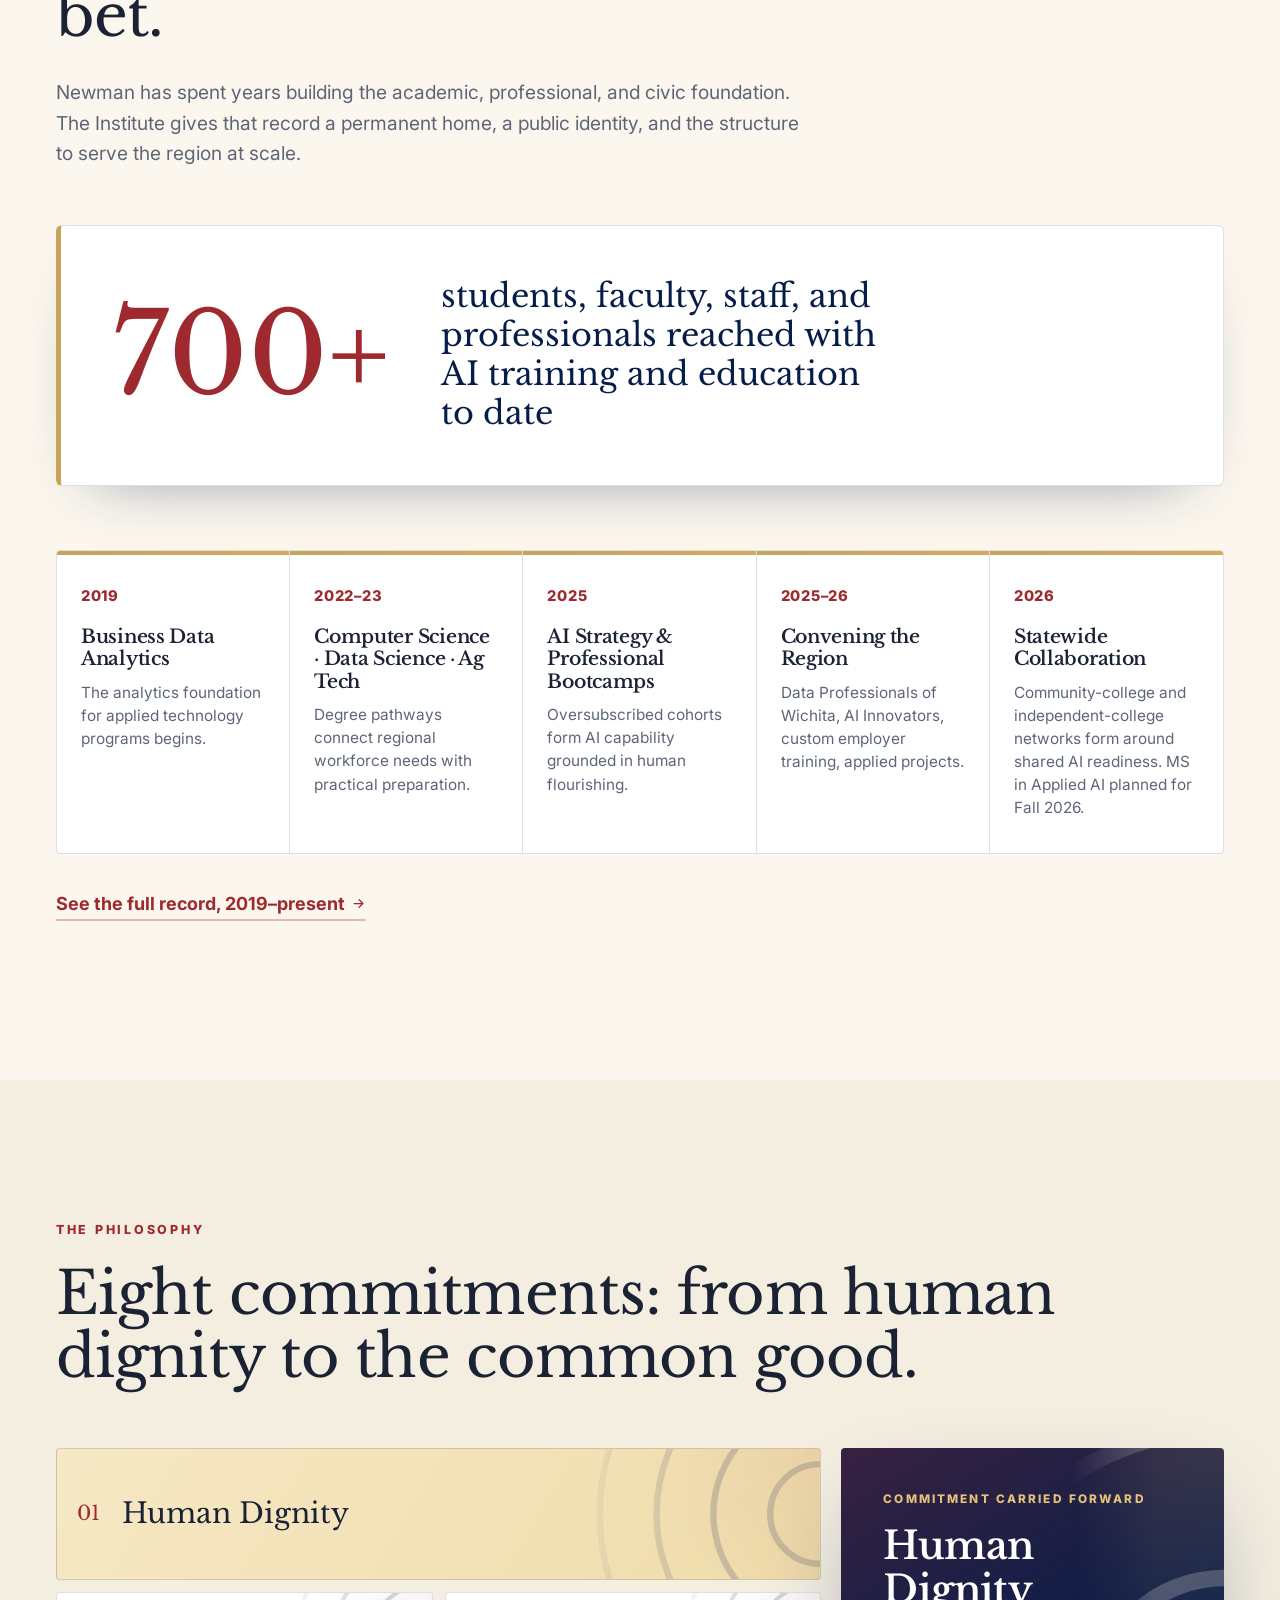
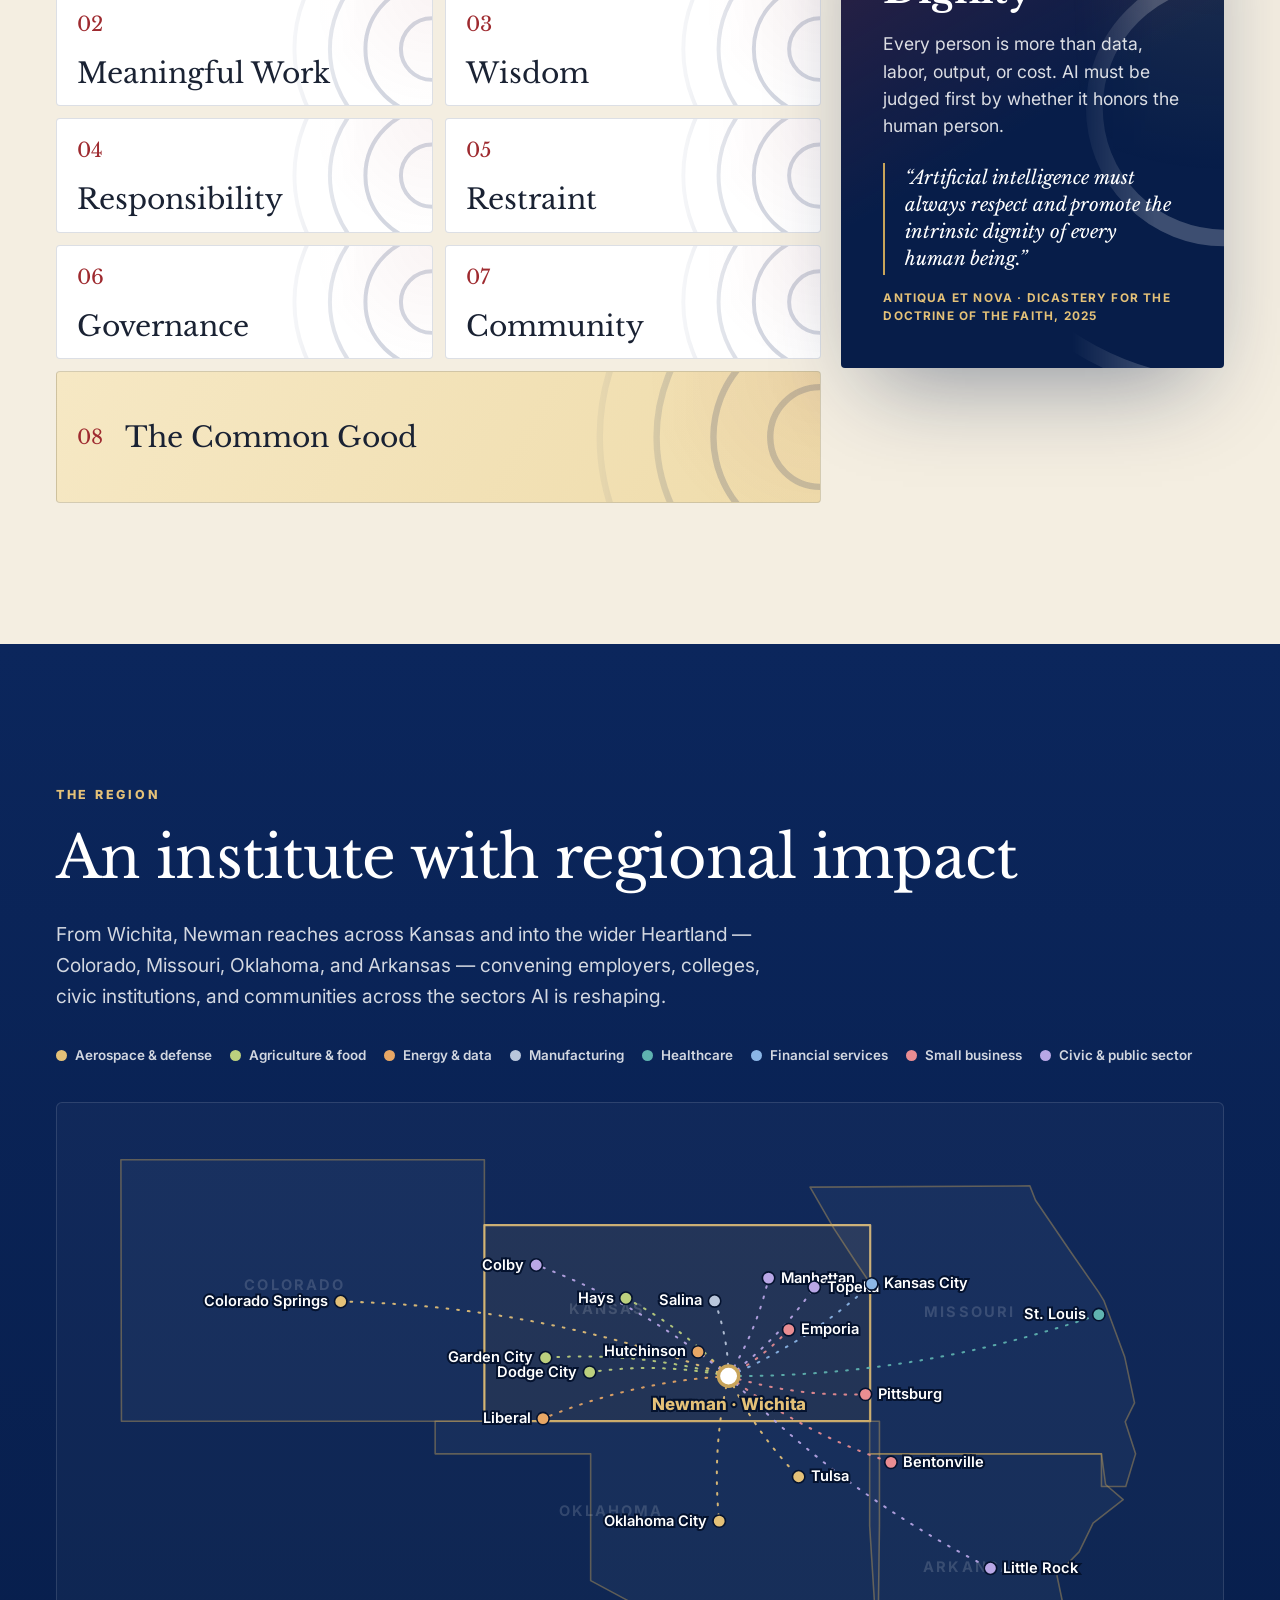
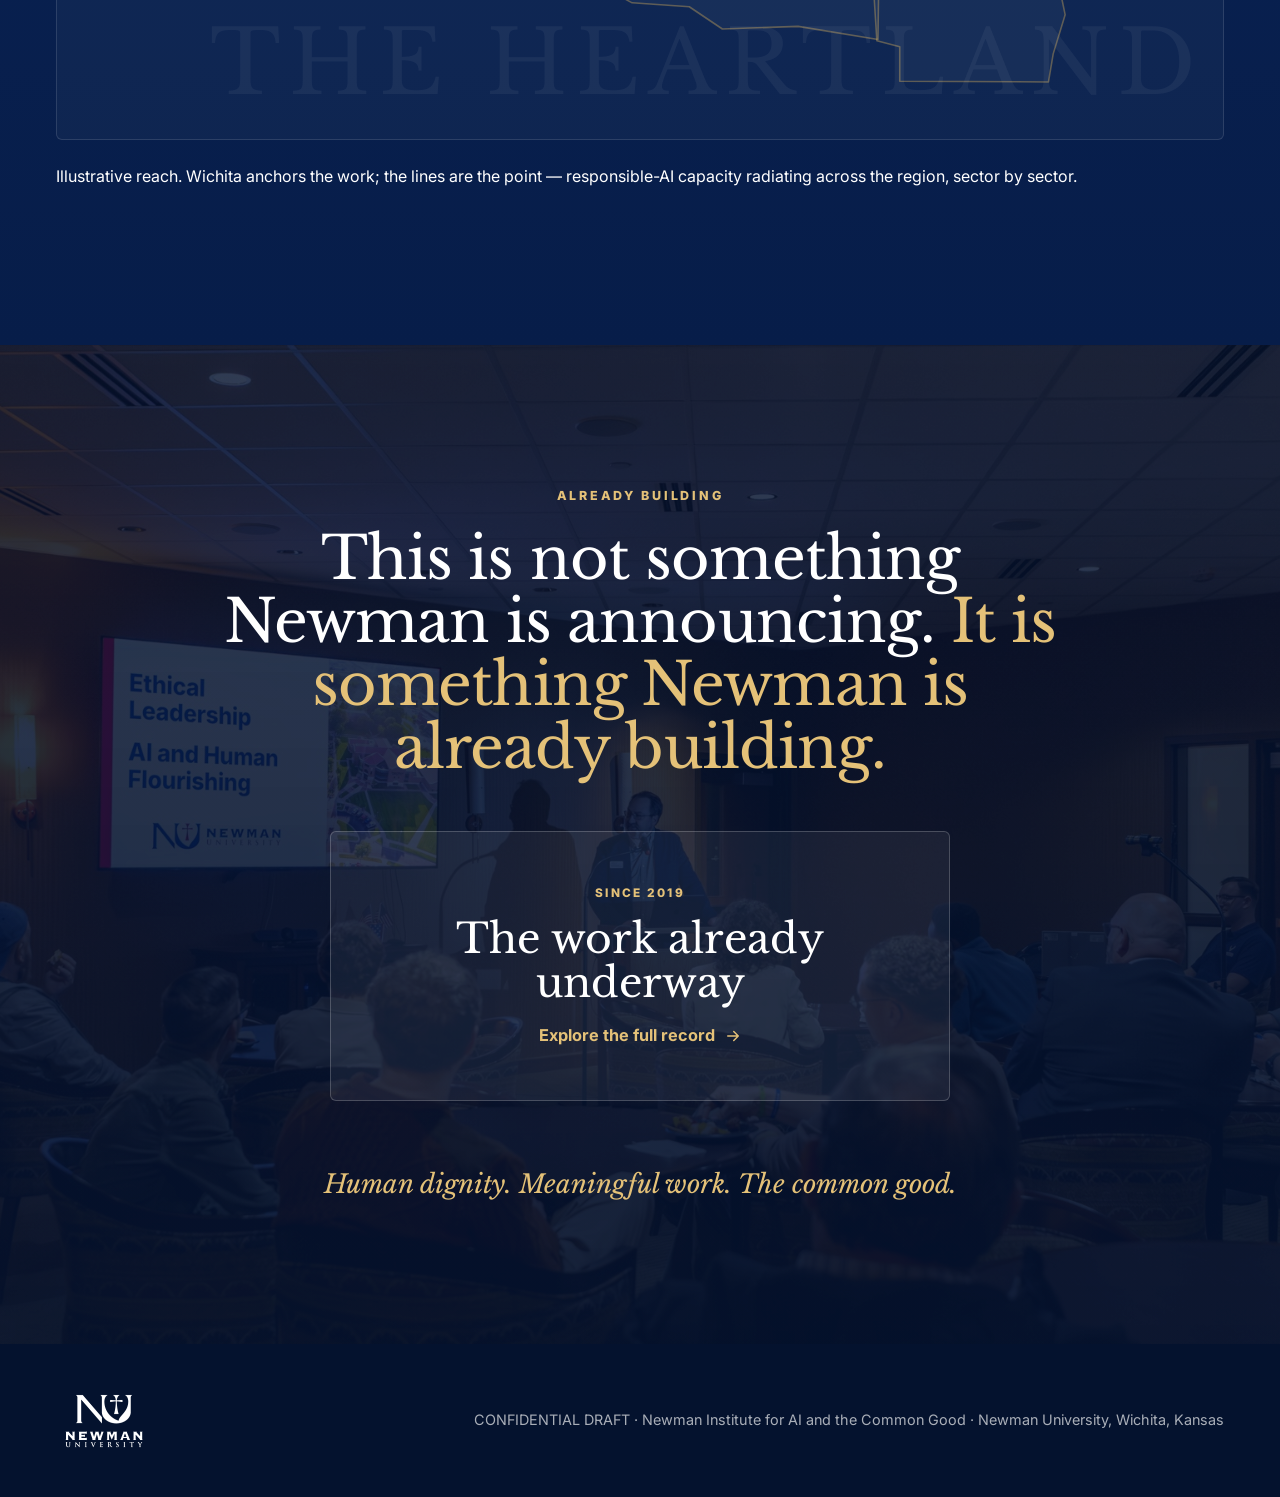
==== commit 098a101c: "Update title and footer for confidentiality" ====
--- a/index.html
+++ b/index.html
@@ -3,7 +3,7 @@
 <head>
   <meta charset="utf-8">
   <meta name="viewport" content="width=device-width, initial-scale=1">
-  <title>The Work Ahead — The Newman Institute for AI and the Common Good</title>
+  <title>CONFIDENTIAL DRAFT - Newman Institute for AI and the Common Good</title>
   <meta name="description" content="A Catholic, regional, mission-driven institute helping the Heartland adopt artificial intelligence with wisdom, dignity, and the common good in view.">
   <link rel="icon" href="data:image/svg+xml,%3Csvg xmlns='http://www.w3.org/2000/svg' viewBox='0 0 64 64'%3E%3Crect width='64' height='64' fill='%23071D49'/%3E%3Cpath d='M13 48V15h8l23 25V15h8v33h-8L21 23v25z' fill='%23fffaf0'/%3E%3Cpath d='M35 12h8v8h8v8h-8v20h-8V28h-8v-8h8z' fill='%23C8A45A'/%3E%3C/svg%3E">
   <link rel="preconnect" href="https://fonts.googleapis.com">
@@ -27,7 +27,7 @@
       <a href="#why">Why Newman</a>
       <a href="#work">The Record</a>
       <a href="#map">For the Heartland</a>
-      <a href="#building">Already Building</a>
+      <a href="#invitation">Already Building</a>
     </nav>
     <button class="nav-toggle" id="navToggle" type="button" aria-expanded="false" aria-controls="mobileNav">Menu</button>
   </header>
@@ -276,7 +276,7 @@
     </section>
 
     <!-- ============== ALREADY BUILDING ============== -->
-    <section class="section building invitation" id="building" aria-labelledby="inv-title">
+    <section class="section invitation" id="invitation" aria-labelledby="inv-title">
       <div class="inv-veil" aria-hidden="true"></div>
       <div class="wrap inv-wrap">
         <p class="kicker light reveal">Already Building</p>
@@ -297,7 +297,7 @@
 
   <footer class="site-footer">
     <img src="assets/Newman Logo VT_White.png" alt="Newman University">
-    <p>The Newman Institute for AI and the Common Good · Prepared for the Board of Trustees · Newman University, Wichita, Kansas</p>
+    <p>CONFIDENTIAL DRAFT · Newman Institute for AI and the Common Good · Newman University, Wichita, Kansas</p>
   </footer>
 
   <script src="script.js"></script>
